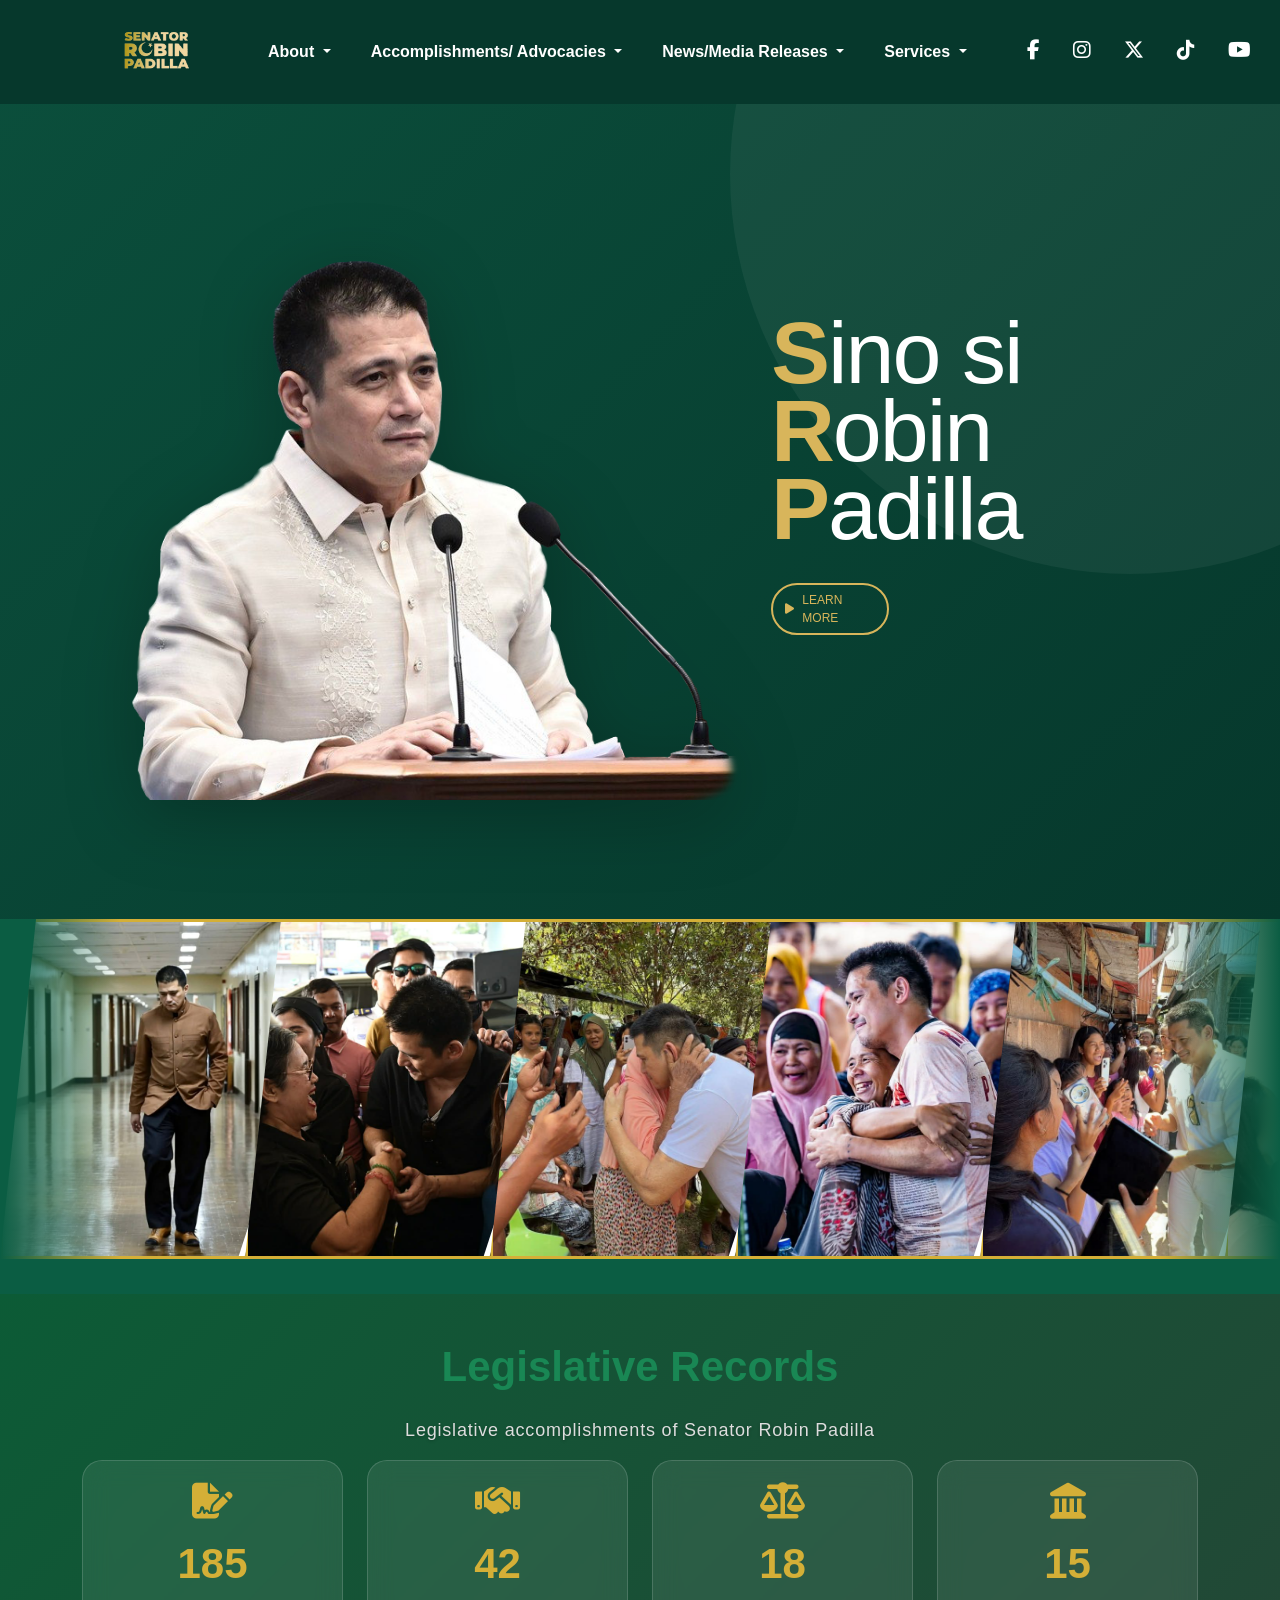
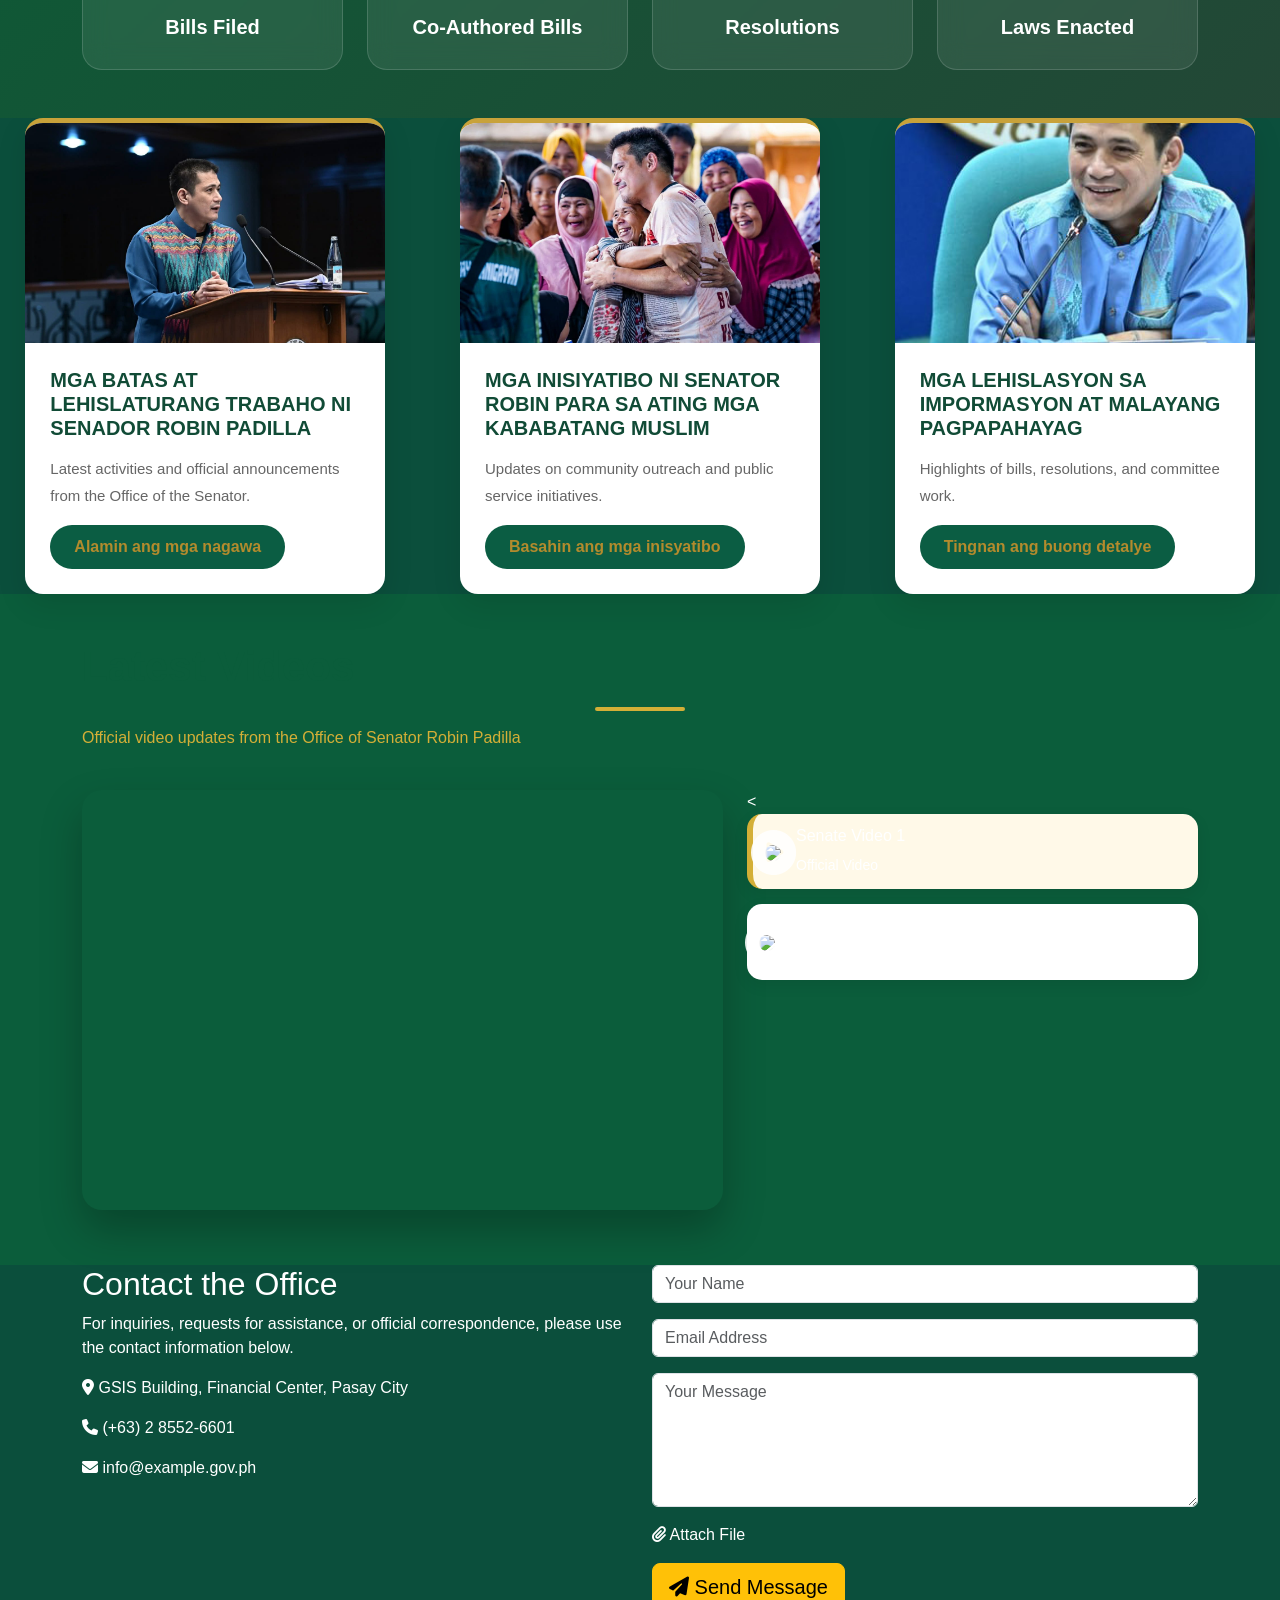
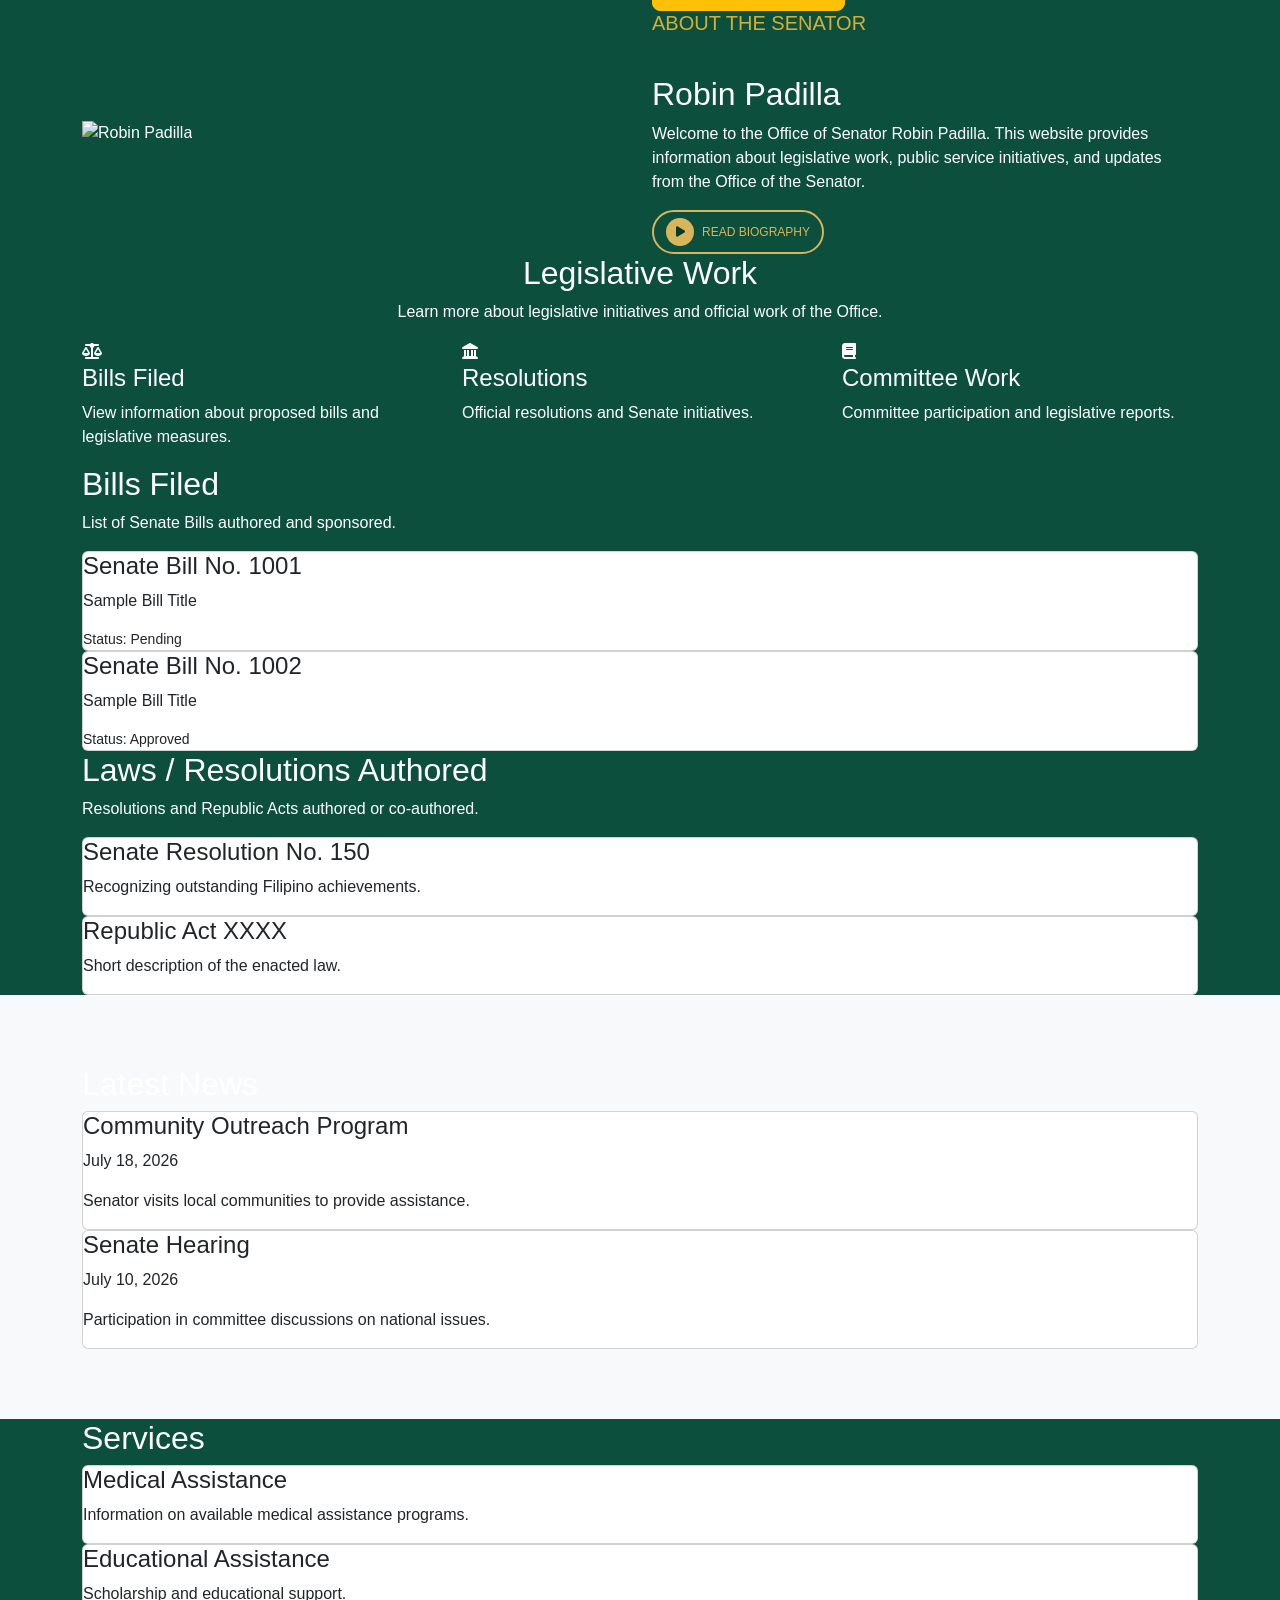
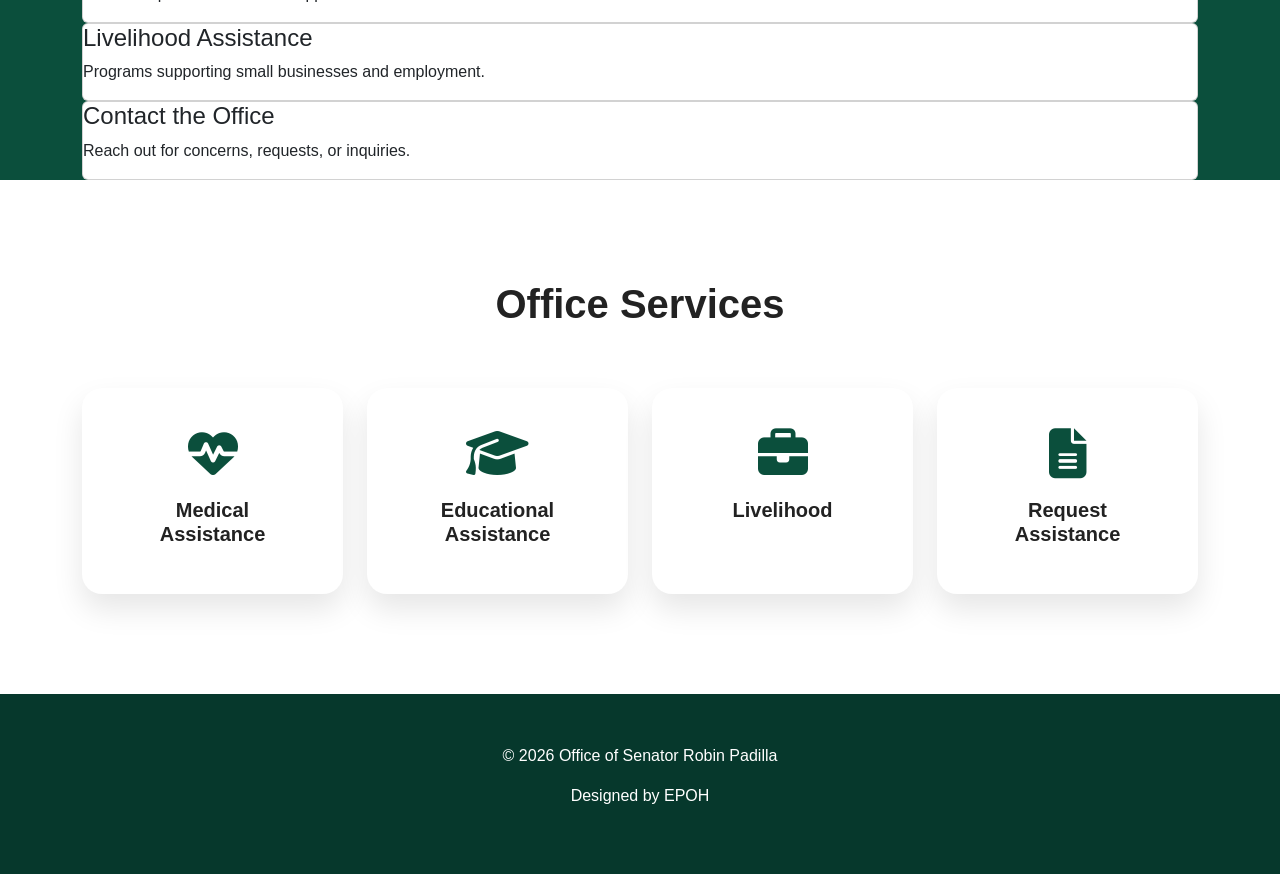
==== index.html @ 063a0f14 "Update index.html" ====
<!DOCTYPE html>
<html lang="en">
</head>

<meta charset="UTF-8">
<meta name="viewport" content="width=device-width, initial-scale=1.0">

<title>Office of Senator Robin Padilla</title>

<link href="https://cdn.jsdelivr.net/npm/bootstrap@5.3.3/dist/css/bootstrap.min.css" rel="stylesheet">

<link rel="stylesheet" href="https://cdnjs.cloudflare.com/ajax/libs/font-awesome/6.6.0/css/all.min.css">

<link href="https://fonts.googleapis.com/css2?family=League+Spartan:wght@400;500;600;700;800&display=swap" rel="stylesheet">

<link rel="stylesheet" href="https://cdn.jsdelivr.net/npm/swiper@11/swiper-bundle.min.css">

<link rel="stylesheet" href="https://unpkg.com/aos@2.3.4/dist/aos.css">

<link rel="stylesheet" href="style.css">

</head>
<script src="https://cdn.jsdelivr.net/npm/bootstrap@5.3.3/dist/js/bootstrap.bundle.min.js"></script>

<script src="https://unpkg.com/aos@2.3.4/dist/aos.js"></script>

<script src="https://cdn.jsdelivr.net/npm/swiper@11/swiper-bundle.min.js"></script>

<script>


</script>

<body>

AOS.init({
    duration:1000,
    once:true
});

<script src="https://cdn.jsdelivr.net/npm/swiper@11/swiper-bundle.min.js"></script>

<script>
const swiper = new Swiper(".videoSwiper", {
    loop: true,
    speed: 800,

    pagination: {
        el: ".video-pagination",
        clickable: true,
    },

    autoplay: { 
        delay: 5000,
        disableOnInteraction: false,
    },
});
</script>
<body>
    
<!-- ================= NAVBAR ================= -->

<nav class="navbar navbar-expand-lg navbar-dark fixed-top">

<div class="container">
<!-- Logo sa kanan -->
<a href="index.html" title="Home">
    <img src="images/senate-logo.png" alt="Senate Logo" class="right-logo">
</a>
<a class="navbar-brand" href="index.html">
</a>

<button class="navbar-toggler"
        data-bs-toggle="collapse"
        data-bs-target="#menu">

<span class="navbar-toggler-icon"></span>
<span class="news-badge">
    SENATE OF THE PHILIPPINES
</span>

</button>

<div class="collapse navbar-collapse" id="menu">

<ul class="navbar-nav ms-auto custom-menu">

    <li class="nav-item dropdown">
        <a class="nav-link dropdown-toggle menu-btn"
           href="#"
           role="button"
           data-bs-toggle="dropdown">
            About
        </a>

        <ul class="dropdown-menu">
            <li><a class="dropdown-item" href="about.html#SRP: Sino si Robin Padilla?">SRP: Sino si Robin Padilla?</a></li>
            <li><a class="dropdown-item" href="about.html#biography">Biography</a></li>
            <li><a class="dropdown-item" href="about.html#Core Belief, Vision">Core Belief, Vision</a></li>
            <li><a class="dropdown-item" href="about.html#Committee Memberships">Committee Memberships</a></li>
            <li><a class="dropdown-item" href="about.html#Awards">Awards</a></li>
                     <li><a class="dropdown-item" href="about.html#Career Timeline">Career Timeline</a></li> 
        </ul>
    </li>

   <li class="nav-item dropdown">
    <a class="nav-link dropdown-toggle menu-btn"
       href="#"
       role="button"
       data-bs-toggle="dropdown"
       aria-expanded="false">
        Accomplishments/
        Advocacies
    </a>

<ul class="dropdown-menu">

<li>
<a class="dropdown-item"
href="accomplishments.html#authored">
Authored Bills and Resolutions
</a>
</li>

<li>
<a class="dropdown-item"
href="accomplishments.html#coauthored">
Co-Authored Bills/Resolutions
</a>
</li>

<li>
<a class="dropdown-item"
href="accomplishments.html#laws">
Bills Passed into Law
</a>
</li>

<li>
<a class="dropdown-item"
href="accomplishments.html#reports">
Committee Reports
</a>
</li>

<li>
<a class="dropdown-item"
href="accomplishments.html#advocacies">
Sectoral Advocacies
</a>
</li>

</ul>
</li>

   <li class="nav-item dropdown">
    <a class="nav-link dropdown-toggle menu-btn"
       href="#"
       role="button"
       data-bs-toggle="dropdown"
       aria-expanded="false">
        News/Media Releases
    </a>

    <ul class="dropdown-menu">

        <li>
            <a class="dropdown-item" href="#news">
                News
            </a>
        </li>

        <li>
            <a class="dropdown-item" href="#media-press-releases">
                Media/Press Releases
            </a>
        </li>

        <li>
            <a class="dropdown-item" href="#speeches">
                Speeches
            </a>
        </li>

        <li>
            <a class="dropdown-item" href="#videos">
                Videos
            </a>
        </li>

        <li>
            <a class="dropdown-item" href="#photo-gallery">
                Photo Gallery
            </a>
        </li>

    </ul>
</li>

    <li class="nav-item dropdown">
        <a class="nav-link dropdown-toggle menu-btn"
           href="#"
           role="button"
           data-bs-toggle="dropdown">
            Services
        </a>

        <ul class="dropdown-menu">
            <li><a class="dropdown-item" href="#medical Assistance">Medical Assistance</a></li>
            <li><a class="dropdown-item" href="#Education Assistance">Education Assistance</a></li>
            <li><a class="dropdown-item" href="#Frequently Asked-Questions">Frequently Asked Questions</a></li>
            <li><a class="dropdown-item" href="#Downloadable Forms(OSRP,if any)">Downloadable Forms(OSRP,if any)</a></li>
        </ul>
    </li>

</ul>


<div class="social">

<a href="https://www.facebook.com/OfficeOfSenatorRobinPadilla" target="_blank">
    <i class="fab fa-facebook-f"></i>
</a>

<a href="https://www.instagram.com/your_username/" target="_blank">
    <i class="fab fa-instagram"></i>
</a>
<a href="https://x.com/" target="_blank">
    <i class="fab fa-x-twitter"></i>
</a>
<a href="https://www.tiktok.com/@senatorrobinpadilla" target="_blank">
    <i class="fab fa-tiktok"></i>
</a>

<a href="https://www.youtube.com/@OfficialSenatorRobinPadilla" target="_blank">
    <i class="fab fa-youtube"></i>
</a>

</a>

</div>

</div>

</div>
    
</div>

</nav>

<!-- ================= HERO ================= -->

<section class="hero">
<div class="hero-banner">
    <img src="images/robinlogo2.png" class="hero-img img-fluid">
</div>
<div class="container">

<div class="row align-items-center">

<div class="col-lg-6">

<div class="hero-image">

</div>

<div class="col-lg-6">

<div class="hero-text">

<h1 class="hero-title">
    <span class="word sino"><span class="gold">S</span>ino&nbsp;si</span><br>

    <span class="word robin"><span class="gold">R</span>obin</span><br>

    <span class="word padilla"><span class="gold">P</span>adilla</span>
</h1>

<p>

</p>

<a href="#" class="learn-btn">
    <span class="play-icon">
        <i class="fas fa-play"></i>
    </span>
    LEARN MORE
</a>

</div>


</section>

<div class="slider-container">

    <div class="slider-track">

        <div class="panel"><img src="images/bin1.jpg"></div>
        <div class="panel"><img src="images/bin2.jpg"></div>
        <div class="panel"><img src="images/bin3.jpg"></div>
        <div class="panel"><img src="images/TR1.jpg"></div>
        <div class="panel"><img src="images/bin4.jpg"></div>
        <div class="panel"><img src="images/bin5.jpg"></div>
        <div class="panel"><img src="images/bin6.jpg"></div>
        <div class="panel"><img src="images/bin7.jpg"></div>

        <!-- Duplicate -->
        <div class="panel"><img src="images/bin1.jpg"></div>
        <div class="panel"><img src="images/bin2.jpg"></div>
        <div class="panel"><img src="images/bin3.jpg"></div>
        <div class="panel"><img src="images/TR1.jpg"></div>
        <div class="panel"><img src="images/bin4.jpg"></div>
        <div class="panel"><img src="images/bin5.jpg"></div>
        <div class="panel"><img src="images/bin6.jpg"></div>
        <div class="panel"><img src="images/bin7.jpg"></div>

    </div>

</div>
<section class="records-section py-5">

    <div class="container">

        <!-- Title -->
        <div class="text-center mb-2">
            <h2 class="fw-bold text-success">Legislative Records</h2>
            <p class="records-subtitle">
    Legislative accomplishments of Senator Robin Padilla
</p>
        </div>

        <!-- Counters -->
        <div class="row g-4 text-center">   

<div class="col-lg-3 col-md-6">
<div class="record-card">
<i class="fas fa-file-signature"></i>
<h2 class="counter" data-target="185">0</h2>
<h5>Bills Filed</h5>
</div>
</div>

<div class="col-lg-3 col-md-6">
<div class="record-card">
<i class="fas fa-handshake"></i>
<h2 class="counter" data-target="42">0</h2>
<h5>Co-Authored Bills</h5>
</div>
</div>

<div class="col-lg-3 col-md-6">
<div class="record-card">
<i class="fas fa-scale-balanced"></i>
<h2 class="counter" data-target="18">0</h2>
<h5>Resolutions</h5>
</div>
</div>

<div class="col-lg-3 col-md-6">
<div class="record-card">
<i class="fas fa-landmark"></i>
<h2 class="counter" data-target="15">0</h2>
<h5>Laws Enacted</h5>
</div>
</div>

</div>

</section>

</section>  

        <div class="row g-4">

            <div class="col-lg-4 col-md-6 col-12">
                <div class="news-card">
                    <img src="images/TR.jpg" alt="">
                    <div class="news-content">
                        <h4>MGA BATAS AT LEHISLATURANG TRABAHO
NI SENADOR ROBIN PADILLA</h4>
                        <p>Latest activities and official announcements from the Office of the Senator.</p>
                        <a href="news1.html" class="btn btn-success">
 Alamin ang mga nagawa</a>
                    </div>
                </div>
            </div>
            <div class="col-lg-4 col-md-6 col-12">
                <div class="news-card">
                    <img src="images/TR1.jpg" alt="">
                    <div class="news-content">
                        <h4>MGA INISIYATIBO NI SENATOR ROBIN PARA
SA ATING MGA KABABATANG MUSLIM</h4>
                        <p>Updates on community outreach and public service initiatives.</p>
                        <a href="news1.html" class="btn btn-success">
    Basahin ang mga inisyatibo
</a>
                    </div>
                </div>
            </div>

            <div class="col-lg-4 col-md-6 mx-auto">
                <div class="news-card">
                    <img src="images/TR3.jpg" alt="">
                    <div class="news-content">
                        <h4>MGA LEHISLASYON SA IMPORMASYON 
AT MALAYANG PAGPAPAHAYAG</h4>
                        <p>Highlights of bills, resolutions, and committee work.</p>
                        <a href="news1.html" class="btn btn-success">
                            Tingnan ang buong detalye</a>
                    </div>
                </div>
            </div>

        </div>

    </div>

</section>
<section class="latest-videos py-5">

<div class="container">

<h2 class="section-title">
Latest Videos
</h2>

<p class="section-subtitle">
Official video updates from the Office of Senator Robin Padilla
</p>

<div class="row">

    <!-- MAIN VIDEO -->
    <div class="col-lg-7">

        <div class="main-video">

            <iframe id="mainVideo"

            src="https://www.youtube.com/embed/zJOGQoWnppk"

            allowfullscreen></iframe>

        </div>

    </div>

    <!-- PLAYLIST -->
    <div class="col-lg-5">

       <<!-- Video 1 -->
<div class="playlist-item active" data-video="BLpm2_36I8U">

    <div class="thumb">
        <img src="https://img.youtube.com/vi/BLpm2_36I8U/mqdefault.jpg">
        <i class="fa-solid fa-circle-play"></i>
    </div>

    <div>
        <h6>Senate Video 1</h6>
        <small>Official Video</small>
    </div>

</div>

<!-- Video 2 -->
<div class="playlist-item" data-video="J9k0DeGr4m0">

    <div class="thumb">
        <img src="https://img.youtube.com/vi/J9k0DeGr4m0/mqdefault.jpg">
        <i class="fa-solid fa-circle-play"></i>
    </div>

    <div>
        <h6>Senate Video 2</h6>
        <small>Official Video</small>
    </div>

</div>
</div>

</section>
<section class="contact-section">

    <div class="container">

        <div class="row">

            <div class="col-lg-6">

                <h2>Contact the Office</h2>

                <p>
                    For inquiries, requests for assistance, or official correspondence,
                    please use the contact information below.
                </p>

                <div class="contact-info">

                    <p><i class="fa-solid fa-location-dot"></i> GSIS Building, Financial Center, Pasay City</p>

                    <p><i class="fa-solid fa-phone"></i> (+63) 2 8552-6601</p>

                    <p><i class="fa-solid fa-envelope"></i> info@example.gov.ph</p>

                </div>

            </div>

            <div class="col-lg-6">

 <input type="text" placeholder="Your Name" class="form-control mb-3">

<input type="email" placeholder="Email Address" class="form-control mb-3">

<textarea
    class="form-control mb-3"
    rows="5"
    placeholder="Your Message">
</textarea>

<div class="mb-3">
    <label for="attachment" class="attach-btn">
        <i class="fa-solid fa-paperclip"></i> Attach File
    </label>

    <input
        type="file"
        id="attachment"
        class="d-none"
        accept=".pdf,.doc,.docx,.jpg,.jpeg,.png">
</div>

<button class="btn btn-warning btn-lg">
    <i class="fa-solid fa-paper-plane"></i>
    Send Message
</button>

    </div>

</section>

<section class="about-section">

        <div class="container">

            <div class="row align-items-center">

                <div class="col-lg-6">

                    <img src="image/SRP Logo Gold.png" class="img-fluid about-img" alt="Robin Padilla">

                </div>

            <div class="col-lg-6">

                <h5 class="section-subtitle">ABOUT THE SENATOR</h5>

                <h2>Robin Padilla</h2>

                <p>
                    Welcome to the Office of Senator Robin Padilla. This website provides information
                    about legislative work, public service initiatives, and updates from the Office
                    of the Senator.
                </p>

                <a href="#" class="learn-btn">
                    <span class="play">
                        <i class="fa-solid fa-play"></i>
                    </span>
                    READ BIOGRAPHY
                </a>

            </div>

        </div>

    </div>

</section>
<section class="legislation">

    <div class="container">

        <h2 class="text-center">Legislative Work</h2>
        <p class="text-center section-text">
            Learn more about legislative initiatives and official work of the Office.
        </p>

        <div class="row g-4">

            <div class="col-md-4">
                <div class="leg-card">
                    <i class="fa-solid fa-scale-balanced"></i>
                    <h4>Bills Filed</h4>
                    <p>View information about proposed bills and legislative measures.</p>
                </div>
            </div>

            <div class="col-md-4">
                <div class="leg-card">
                    <i class="fa-solid fa-landmark"></i>
                    <h4>Resolutions</h4>
                    <p>Official resolutions and Senate initiatives.</p>
                </div>
            </div>

            <div class="col-md-4">
                <div class="leg-card">
                    <i class="fa-solid fa-book"></i>
                    <h4>Committee Work</h4>
                    <p>Committee participation and legislative reports.</p>
                </div>
            </div>

        </div>

    </div>

</section><section id="bills-filed" class="section">
    <div class="container">
        <h2>Bills Filed</h2>
        <p>List of Senate Bills authored and sponsored.</p>

        <div class="card">
            <h4>Senate Bill No. 1001</h4>
            <p>Sample Bill Title</p>
            <small>Status: Pending</small>
        </div>

        <div class="card">
            <h4>Senate Bill No. 1002</h4>
            <p>Sample Bill Title</p>
            <small>Status: Approved</small>
        </div>
    </div>
</section><section id="laws-resolutions" class="section">
    <div class="container">
        <h2>Laws / Resolutions Authored</h2>
        <p>Resolutions and Republic Acts authored or co-authored.</p>

        <div class="card">
            <h4>Senate Resolution No. 150</h4>
            <p>Recognizing outstanding Filipino achievements.</p>
        </div>

        <div class="card">
            <h4>Republic Act XXXX</h4>
            <p>Short description of the enacted law.</p>
        </div>
    </div>
</section><section id="latest-news" class="section">
    <div class="container">
        <h2>Latest News</h2>

        <div class="card">
            <h4>Community Outreach Program</h4>
            <p>July 18, 2026</p>
            <p>Senator visits local communities to provide assistance.</p>
        </div>

        <div class="card">
            <h4>Senate Hearing</h4>
            <p>July 10, 2026</p>
            <p>Participation in committee discussions on national issues.</p>
        </div>
    </div>
</section><section id="services" class="section">
    <div class="container">
        <h2>Services</h2>

        <div class="card">
            <h4>Medical Assistance</h4>
            <p>Information on available medical assistance programs.</p>
        </div>

        <div class="card">
            <h4>Educational Assistance</h4>
            <p>Scholarship and educational support.</p>
        </div>

        <div class="card">
            <h4>Livelihood Assistance</h4>
            <p>Programs supporting small businesses and employment.</p>
        </div>

        <div class="card">
            <h4>Contact the Office</h4>
            <p>Reach out for concerns, requests, or inquiries.</p>
        </div>
    </div>
</section>
<!-- ================= SERVICES ================= -->

<section class="services">

<div class="container">

<h2>Office Services</h2>

<div class="row">

<div class="col-md-3">

<div class="service-box">

<i class="fa-solid fa-heart-pulse"></i>

<h4>Medical Assistance</h4>

</div>

</div>

<div class="col-md-3">

<div class="service-box">

<i class="fa-solid fa-graduation-cap"></i>

<h4>Educational Assistance</h4>

</div>

</div>

<div class="col-md-3">

<div class="service-box">

<i class="fa-solid fa-briefcase"></i>

<h4>Livelihood</h4>

</div>

</div>

<div class="col-md-3">

<div class="service-box">

<i class="fa-solid fa-file-lines"></i>

<h4>Request Assistance</h4>

</div>

</div>

</div>

</div>

</section>

<!-- ================= FOOTER ================= -->

<footer>

<footer class="footer">

<div class="container">

<p>

© 2026 Office of Senator Robin Padilla

</p>

<p>

Designed by EPOH

</p>

</div>

</footer>

<script src="https://cdn.jsdelivr.net/npm/bootstrap@5.3.3/dist/js/bootstrap.bundle.min.js"></script>

<script>
document.addEventListener("DOMContentLoaded", function () {

    const counters = document.querySelectorAll(".counter");

    counters.forEach(counter => {

        const target = +counter.getAttribute("data-target");
        let count = 0;

        const updateCounter = () => {

            const increment = Math.ceil(target / 100);

            if (count < target) {

                count += increment;

                if (count > target) count = target;

                counter.innerText = count;

                requestAnimationFrame(updateCounter);

            }

        };

        updateCounter();

    });

});
const videoSwiper = new Swiper(".videoSwiper", {

    loop: true,

    allowTouchMove: false, // <-- idagdag ito

    navigation: {
        nextEl: ".swiper-button-next",
        prevEl: ".swiper-button-prev",
    },

    pagination: {
        el: ".swiper-pagination",
        clickable: true,
    }

});

</script>



</body>
</html>

</body>
</html>
---- style.css ----
/* ===============================
   GLOBAL
=================================*/

*{
    margin:0;
    padding:0;
    box-sizing:border-box;
    font-family:'Poppins',sans-serif;
}

html{
    scroll-behavior:smooth;
}

body{
    background:#0b4f3c;
    color:#fff;
}

/* ===============================
   NAVBAR
=================================*/

.navbar{
    background:#06382c;
    padding:10px 0;
}

.logo{
    color:#d8b55b !important;
    font-size:32px;
    font-weight:800;
}

.nav-link{
    color:#fff !important;
    font-weight:500;
    margin:0 12px;
}

.nav-link:hover{
    color:#d8b55b !important;
}

/* Dropdown Animation */
.dropdown-menu{
    display:block;
    opacity:0;
    visibility:hidden;
    transform:translateY(20px);
    transition:all .35s ease;
    margin-top:12px;
    border:none;
    min-width:260px;
    background:#fff;
    border-radius:15px;
    box-shadow:0 15px 40px rgba(0,0,0,.15);
}

/* Show Dropdown */
.dropdown:hover>.dropdown-menu,
.dropdown-menu.show{
    opacity:1;
    visibility:visible;
    transform:translateY(0);
}

/* Dropdown Items */
.dropdown-item{
    position:relative;
    overflow:hidden;
}

.dropdown-item::before{
    content:"";
    position:absolute;
    left:0;
    top:0;
    width:4px;
    height:100%;
    background:#d8b55b;
    transform:scaleY(0);
    transition:.3s;
}

.dropdown-item:hover::before{
    transform:scaleY(1);
}

/* Remove Bootstrap Arrow Animation */
.dropdown-toggle::after{
    transition:.3s;
}

/* Rotate Arrow */
.dropdown.show .dropdown-toggle::after,
.dropdown:hover .dropdown-toggle::after{
    transform:rotate(180deg);
}

/* Navbar Button */
.menu-btn{
    position:relative;
    font-weight:600;
    transition:.3s;
}

.menu-btn::after{
    transition:.3s;
}

.menu-btn:hover{
    color:#0d6efd;
}

.social{
    margin-left:25px;
}

.social i{
    color:white;
    margin-left:15px;
    font-size:20px;
    cursor:pointer;
}

.social i:hover{
    color:#d8b55b;
}

/* ===============================
   HERO
=================================*/

.hero{

    min-height:100vh;

    display:flex;

    align-items:center;

    background:linear-gradient(135deg,#0b4f3c,#06382c);

    position:relative;

    overflow:hidden;

}

.hero::before{

content:"";

position:absolute;

width:800px;

height:800px;

border-radius:50%;

background:rgba(255,255,255,.05);

right:-250px;

top:-250px;

}

.hero-img{
    animation: heroZoom 2s ease;
    transition:0.5s;
}

.hero-img:hover{
    transform:scale(1.03);
}

@keyframes heroZoom{
    from{
        opacity:0;
        transform:scale(1.12);
    }
    to{
        opacity:1;
        transform:scale(1);
    }
}

.hero-text h1{
    font-size: 88px;      /* dating 90px */
    font-weight: 500;     /* manipis */
    line-height: 78px;
    margin-bottom: 20px;
    font-family: "Poppins", sans-serif;
}

.gold{
    color: #d8b55b;
    font-size: 110px;      /* dating 110px */
    font-weight: 600;
}

.gold{

color:#d8b55b;

font-size:110px;

}

.hero-text p{

font-size:22px;

line-height:40px;

max-width:650px;

margin-bottom:35px;

}
.hero-text{
    opacity:0;
    animation:slideRight 1.2s forwards;
    animation-delay:.8s;
}

@keyframes slideRight{
    from{
        opacity:0;
        transform:translateX(80px);
    }
    to{
        opacity:1;
        transform:translateX(0);
    }
}
/* ===============================
   BUTTON
=================================*/

.learn-btn{

display:inline-flex;

align-items:center;

gap:8px;

padding:6px 12px;

border:2px solid #d8b55b;

border-radius:30px;

text-decoration:none;

color:#d8b55b;
font-size: 12px;
font-weight:300;

transition:.3s;

}

.learn-btn:hover{

background:#d8b55b;

color:#06382c;

}

.play{

width:28px;

height:28px;

background:#d8b55b;

color:#06382c;

display:flex;

align-items:center;

justify-content:center;

border-radius:50%;

font-size:12px;

}

/* ===============================
   SERVICES
=================================*/

.services{

background:#fff;

padding:100px 0;

color:#222;

}

.services h2{

text-align:center;

font-size:40px;

margin-bottom:60px;

font-weight:700;

}

.service-box{

background:white;

border-radius:20px;

padding:40px;

text-align:center;

box-shadow:0 15px 30px rgba(0,0,0,.1);

transition:.3s;

height:100%;

}

.service-box:hover{

transform:translateY(-10px);

}

.service-box i{

font-size:50px;

color:#0b4f3c;

margin-bottom:20px;

}

.service-box h4{

font-size:20px;

font-weight:600;

}

/* ===============================
   FOOTER
=================================*/

footer{

background:#06382c;

padding:25px;

text-align:center;

color:white;

}

/* ===============================
   MOBILE
=================================*/

@media(max-width:991px){

.hero{

padding-top:120px;

text-align:center;

}

.hero-text h1{

font-size:60px;

line-height:60px;

}

.gold{

font-size:70px;

}

.hero-image img{

width:350px;

margin-bottom:40px;

}

.hero-text p{

font-size:18px;

line-height:30px;

}

.social{

display:none;

}

}/* ===============================
   NEWS
=================================*/

.news{
    background:#f4f4f4;
    padding:100px 0;
}

.news h2{
    text-align:center;
    font-size:42px;
    color:#06382c;
    margin-bottom:50px;
    font-weight:700;
}

.news-card{
    background:white;
    border-radius:20px;
    overflow:hidden;
    box-shadow:0 15px 30px rgba(0,0,0,.08);
    transition:.3s;
}

.news-card:hover{
    transform:translateY(-10px);
}

.news-card img{
    width:100%;
    height:240px;
    object-fit:cover;
}

.news-content{
    padding:25px;
}

.news-content h4{
    color:#06382c;
    margin-bottom:15px;
}

.news-content a{
    text-decoration:none;
    color:#b38b2d;
    font-weight:600;
}/* ===== HERO BANNER ===== */

.hero-banner{
    display: flex;
    justify-content: center;
    align-items: center;
    padding: 0\px 0;
}

.hero-banner{
    width:150%;
    display:flex;
    justify-content:center;
    align-items:center;
}
.hero{
    overflow: hidden;
}
.hero-banner img{
    width:95%;
    max-width:1500px;
    animation:floatHero 5s ease-in-out infinite;
}

@keyframes floatHero{
    0%,100%{
        transform:translateY(0);
    }
    50%{
        transform:translateY(-12px);
    }
}
.hero-banner img{
    animation:heroEntrance 1.2s ease-out;
}

@keyframes heroEntrance{
    from{
        opacity:0;
        transform:scale(.92) translateY(30px);
    }
    to{
        opacity:1;
        transform:scale(1) translateY(0);
    }
}
.hero-banner img{
    filter:drop-shadow(0 15px 35px rgba(0,0,0,.25));
}
.hero-banner{
    margin-top: 80px;   /* palakihin o liitan ang value */
}margin-top: 50px;
margin-top: 80px;
margin-top: 100px;
margin-top: 120px;
.top-right-logo{
    position: absolute;
    top: 10px;
    right: 20px;
}

.top-right-logo img{
    width: 70px;
    height: auto;
}.social{
    display:flex;
    align-items:center;
    gap:18px;
}

.right-logo{
    width:150px;
    height:auto;
    transition:0.3s ease;
}

.right-logo:hover{
        transform:scale(1.08);
    }
}.news-image{
    width:100%;
    max-width:2000px;
    display:block;
    margin: 50px auto;
    border-radius: 20px;
    box-shadow:0 8px 20px rgba(0,0,0,.2);
    transition:0.4s;
}

.news-image:hover{
    transform:scale(1.03);
}/* ===== NEWS PAGE ===== */

.news-banner img{

width:100%;

height:450px;

object-fit:cover;

}

.news-title{

font-size:42px;

font-weight:bold;

margin-bottom:20px;

}

.news-date{

font-size:18px;

color:#777;

margin-bottom:30px;

}

.gallery{

width:100%;

height:250px;

object-fit:cover;

border-radius:15px;

transition:.4s;

cursor:pointer;

margin-bottom:20px;

}

.gallery:hover{

transform:scale(1.05);

box-shadow:0 15px 35px rgba(0,0,0,.25);

}/* NEWS HERO */

.hero-news{

position:relative;

}

.hero-news img{

width:100%;

height:500px;

object-fit:cover;

}

.hero-overlay{

position:absolute;

top:0;

left:0;

width:100%;

height:100%;

background:rgba(0,0,0,.45);

display:flex;

flex-direction:column;

justify-content:center;

align-items:center;

color:#fff;

}

.hero-overlay h1{

font-size:50px;

font-weight:bold;

text-align:center;

}

.hero-overlay p{

font-size:22px;

}

/* Gallery */

.gallery{

width:100%;

height:250px;

object-fit:cover;

border-radius:15px;

transition:.4s;

cursor:pointer;

}

.gallery:hover{

transform:scale(1.05);

box-shadow:0 15px 35px rgba(0,0,0,.25);

}/* PHOTO GALLERY */

.gallery{
    width:100%;
    height:250px;
    object-fit:cover;
    border-radius:15px;
    transition:all .5s ease;
    cursor:pointer;
    box-shadow:0 5px 15px rgba(0,0,0,.2);
}

.gallery:hover{
    transform:scale(1.08);
    box-shadow:0 20px 40px rgba(0,0,0,.4);
}
.hero-title{
    opacity:0;
    transform:translateX(-100px);
    animation:slideLeft 1.4s ease forwards;
}.hero-title{
    font-family: "League Spartan", sans-serif;
    font-size: 88px;
    font-weight: 700;
    line-height: .95;
    letter-spacing: -2px;
    color: #fff;
}

.hero-title .gold{
    color: #d8b55b;
    font-size: inherit;
    font-weight: 700;
}

@keyframes slideLeft{

    from{
        opacity:0;
        transform:translateX(-100px);
    }

    to{
        opacity:1;
        transform:translateX(0);
    }

}
#latest-news{
    padding-top: 0;
    margin-top: 0;
}

.news-badge{

    display:inline-block;

    background:#C8A23A;

    color:#fff;

    padding:6px 16px;

    border-radius:30px;

    font-size:12px;

    font-weight:700;

    letter-spacing:1px;

    margin-bottom:15px;

}
.news-image{
    width: 100%;
    display: block;
    margin: 0;
    border-radius: 0; /* optional kung gusto hanggang gilid */
}.container-fluid{
    padding-left: 0 !important;
    padding-right: 0 !important;
}

/* Section */
#latest-news{
    background:#f8f9fa;
    padding:70px 0;
}

/* News Card */
.news-card{
    max-width:360px;
    margin:auto;

    background:#fff;

    border-radius:18px;

    overflow:hidden;

    box-shadow:0 10px 30px rgba(0,0,0,.10);

    transition:.45s ease;

    border-top:5px solid #C8A23A; /* Gold */

    height:100%;
}

.news-card:hover{

    transform:translateY(-10px);

    box-shadow:0 20px 45px rgba(0,0,0,.18);

}

/* Image */
.news-card img{

    width:100%;
    height:220px;   /* Liit nang kaunti */

    object-fit:cover;

    transition:.5s;
}

.news-card:hover img{

    transform:scale(1.08);

}

/* Content */

.news-content{

    padding:25px;

}

.news-content h4{

     font-size:20px;

    font-weight:800;

    text-transform:uppercase;

    color:#114B36;

}

.news-content p{

    color:#666;

    line-height:1.8;

    font-size:15px;

}

/* Button */

.news-content .btn{

    border-radius:50px;

    padding:10px 24px;

    font-weight:600;

    transition:.4s;

    background:#0B5D43;

    border:none;

}

.news-content .btn:hover{

    background:#C8A23A;

    color:#fff;

    transform:translateX(6px);

}

@keyframes zoomIn{
    from{
        opacity:0;
        transform:scale(.95);
    }
    to{
        opacity:1;
        transform:scale(1);
    }
}.slider-container{
    width:100%;
    overflow:hidden;
    position:relative;
    padding:35px 0;
    background:#0b5d43;
}.slider-container{
    margin-top:-5px;      /* pwede mong gawing -10px o -15px */
    padding-top:0;
}

/* Fade sa gilid */
.slider-container::before,
.slider-container::after{
    content:"";
    position:absolute;
    top:0;
    width:120px;
    height:100%;
    z-index:20;
    pointer-events:none;
}

.slider-container::before{
    left:0;
    background:linear-gradient(to right,#0b5d43,transparent);
}

.slider-container::after{
    right:0;
    background:linear-gradient(to left,#0b5d43,transparent);
}

/* Animation */
.slider-track{
    display:flex;
    align-items:center;
    width:max-content;
    animation:slideMove 65s linear infinite;
}

.slider-container:hover .slider-track{
    animation-play-state:paused;
}

/* Diagonal Panels */
.panel{

    width:300px;
    height:340px;

    overflow:hidden;
    position:relative;
    flex-shrink:0;

    margin-left:-55px;

    clip-path:polygon(
        12% 0,
        100% 0,
        88% 100%,
        0 100%
    );

    border:3px solid #D4AF37;   /* Gold */
    box-shadow:0 10px 30px rgba(0,0,0,.25);

    transition:.4s;
}

.panel:first-child{
    margin-left:0;
}

/* White diagonal divider */
.panel::after{

    content:"";

    position:absolute;

    top:0;
    right:-2px;

    width:6px;
    height:100%;

    background:white;

    transform:skewX(-18deg);

    z-index:5;

}

.panel img{

    width:100%;
    height:100%;

    object-fit:cover;

    transition:.6s;

}

.panel:hover{

    transform:scale(1.05);

    border-color:#FFD700;

    box-shadow:
        0 20px 45px rgba(0,0,0,.35),
        0 0 20px rgba(212,175,55,.4);

    z-index:10;

}

.panel:hover img{

    transform:scale(1.08);

}

@keyframes slideMove{

    from{
        transform:translateX(0);
    }

    to{
        transform:translateX(-50%);
    }

}

.videoSwiper .swiper-pagination{
    position: absolute;
    top: -30px;
    bottom: auto;
    width: 100%;
}
.videoSwiper{
     position: relative;
    max-width:620px;
    margin-left:-40px;
}
   
.videoSwiper{
        width:100%;
        height:520px;
        overflow:hidden;
    }


.videoSwiper .swiper-slide{
    display:flex;
    justify-content:center;
    align-items:center;
}

.videoSwiper iframe{
    width:100%;
    height:430px;
    border-radius:15px;
}

.video-pagination{
    text-align:center;
    margin-bottom:20px;
}

.video-pagination .swiper-pagination-bullet{
    width:14px;
    height:14px;
    background:white;
    opacity:.5;
    margin:0 6px;
}

.video-pagination .swiper-pagination-bullet-active{
    background:#D4AF37;
    opacity:1;
    transform:scale(1.3);
}

.video-list{
    display:flex;
    flex-direction:column;
    gap:15px;
    margin-top:20px;
    
}

.video-item{
    background:#ffffff10;
    color:#fff;
    padding:15px;
    border-radius:10px;
    cursor:pointer;
    transition:.3s;
}

.video-item:hover{
    background:#D4AF37;
    color:#000;
}

.swiper-button-next,
.swiper-button-prev{

    color:#D8B55B;

}

.swiper-pagination{
    position:relative;
    margin-top:20px;
    text-align:center;
}

.swiper-pagination-bullet{
    width:12px;
    height:12px;
    background:#ffffff;
    opacity:.5;
}

.swiper-pagination-bullet-active{
    width:28px;
    border-radius:20px;
    background:#d4af37;
    opacity:1;
}
/* ===== Glass Transparent Dropdown ===== */

.navbar .dropdown-menu{

    background:rgba(6,56,44,.88); /* transparent dark green */

    backdrop-filter:blur(18px);
    -webkit-backdrop-filter:blur(18px);

    border:1px solid rgba(212,181,91,.25);

    border-radius:18px;

    padding:10px;

    min-width:300px;

    box-shadow:0 15px 40px rgba(0,0,0,.35);

    margin-top:12px;

    animation:dropdownFade .35s ease;

}

/* Menu Items */

.navbar .dropdown-item{

    color:#fff;

    font-size:16px;

    font-weight:500;

    padding:12px 18px;

    border-radius:10px;

    transition:.3s;

}

/* Hover */

.navbar .dropdown-item:hover{

    background:rgba(212,181,91,.18);

    color:#D8B55B;

    padding-left:28px;

}

/* Active */

.navbar .dropdown-item:active{

    background:#D8B55B;

    color:#06382c;

}

/* Fade Animation */

@keyframes dropdownFade{

    from{
        opacity:0;
        transform:translateY(12px);
    }

    to{
        opacity:1;
        transform:translateY(0);
    }

}.dropdown-item:not(:last-child){
    border-bottom:1px solid rgba(255,255,255,.08);
}.word{
    display:inline-block;
    opacity:0;
}

/* Padilla - unang lalabas */
.padilla{
    animation:fadeUp .8s ease forwards;
    animation-delay:0.2s;
}

/* Robin - pangalawa */
.robin{
    animation:fadeUp .8s ease forwards;
    animation-delay:0.8s;
}

/* Sino si - huli */
.sino{
    animation:fadeUp .8s ease forwards;
    animation-delay:1.4s;
}

@keyframes fadeUp{
    from{
        opacity:0;
        transform:translateY(40px);
    }
    to{
        opacity:1;
        transform:translateY(0);
    }
}
/* ABOUT PAGE */

.page-hero{

padding:170px 0 100px;

background:linear-gradient(rgba(0,0,0,.65),
rgba(0,0,0,.65)),
url("../images/bin4.jpg");

background-size:cover;

background-position:center;

color:#fff;

text-align:center;

}

.page-hero h1{

font-size:60px;

font-weight:700;

}

.page-hero p{

font-size:20px;

margin-top:20px;

}

.about-page{

padding:90px 0;

}

.about-page h2{

font-size:40px;

font-weight:700;

margin-bottom:25px;

color:#1B4332;

}

.about-page img{

border-radius:20px;

}.about-logo{
    position: absolute;
    right: 0;
    top: 50%;
    transform: translateY(-50%);
    width: 420px;
    opacity: .12;
    z-index: 1;
    pointer-events: none;
}
.content-section{

    padding:100px 0;

}

.section-title{

font-size:42px;

font-weight:700;

color:#0B5D3B;

}
.section-title::after{

content:"";

display:block;

width:90px;

height:4px;

background:#D4AF37;

margin:15px auto;

border-radius:20px;

}
.section-subtitle{

color:#D4AF37;

margin-bottom:40px;

}
.records-subtitle{
    color:#d4af37;
    text-shadow:0 1px 3px rgba(0,0,0,.25);
    font-size:18px;
    font-weight:500;
    letter-spacing:.8px;
}
.records-section{
    padding: 35px 0;
    background:linear-gradient(135deg,#0c5b36,#234736);
    color:#fff;
    position:relative;
    overflow:hidden;
}

.records-section h2{
    margin-bottom:25px;
    font-size:42px;
    font-weight:700;
    color:#D4AF37;
}

.records-section p{
    color:#ddd;
}

.record-card{
    background:rgba(255,255,255,.08);
    border:1px solid rgba(255,255,255,.15);
    backdrop-filter:blur(12px);
    border-radius:20px;
    padding:22px 18px;
    transition:.35s;
    height:100%;
}

.record-card:hover{
    transform:translateY(-10px);
    box-shadow:0 20px 40px rgba(0,0,0,.25);
}

.record-card i{
    font-size:36px;
    color:#D4AF37;
    margin-bottom:20px;
}

.counter{
    font-size:42px;
    font-weight:700;
    color:#fff;
}

.record-card h5{
    margin-top:15px;
    font-weight:600;
}

.latest-videos{
   background:#0B5D3B;
     padding:0 0 60px;
}

.video-wrapper{
    width:60%;
    margin:auto;
}

.videoSwiper{
    border-radius:18px;
    overflow:hidden;
}

.videoSwiper iframe{
    width:100%;
    height:340px;
    border-radius:15px;
}

/* Arrows */
.swiper-button-next,
.swiper-button-prev{
    color:#D4AF37;
    background:rgba(0,0,0,.45);
    width:50px;
    height:50px;
    border-radius:50%;
}

.swiper-button-next::after,
.swiper-button-prev::after{
    font-size:20px;
    font-weight:bold;
}

/* Dots */
.swiper-pagination{
    bottom:10px !important;
}

.swiper-pagination-bullet{
    width:12px;
    height:12px;
    background:#fff;
    opacity:.5;
}

.swiper-pagination-bullet-active{
    background:#D4AF37;
    opacity:1;
    transform:scale(1.3);
}
.videoSwiper{
    width:100%;
    height:100%;
}

.videoSwiper iframe{
    width:100%;
    height:350px;
    border:none;
    border-radius:15px;
}

.video-list{
    width:100%;
    display:flex;
    flex-direction:column;
    justify-content:space-between;
}

.video-item{
    background:rgba(255,255,255,.08);
    padding:18px;
    border-radius:10px;
    cursor:pointer;
    transition:.3s;
    color:#fff;
}

.video-item:hover{
    background:#D4AF37;
    color:#000;
}
.main-video iframe{

width:100%;

height:420px;

border:none;

border-radius:15px;

}

.playlist{

display:flex;

flex-direction:column;

gap:15px;

}

.playlist-item{
    display:flex;
    gap:15px;
    align-items:center;
    padding:12px;
    border-radius:15px;
    cursor:pointer;
    background:#fff;
    margin-bottom:15px;
    transition:.35s;
    box-shadow:0 5px 15px rgba(0,0,0,.08);
}

.playlist-item:hover{
    transform:translateX(8px);
    box-shadow:0 10px 25px rgba(0,0,0,.15);
}

.playlist-item.active{
    border-left:6px solid #D4AF37;
    background:#fff9e8;
}
.playlist-item img{
    width:170px;
    border-radius:10px;
    transition:.35s;
}

.playlist-item:hover img{
    transform:scale(1.05);
}
.thumb{
    position:relative;
}

.thumb i{

    position:absolute;

    top:50%;

    left:50%;

    transform:translate(-50%,-50%);

    font-size:45px;

    color:white;

    opacity:.9;

    transition:.3s;

}

.playlist-item:hover .thumb i{

    color:#D4AF37;

    transform:translate(-50%,-50%) scale(1.2);

}
.main-video iframe{

    width:100%;

    height:420px;

    border:none;

    border-radius:20px;

    box-shadow:0 20px 40px rgba(0,0,0,.25);

}
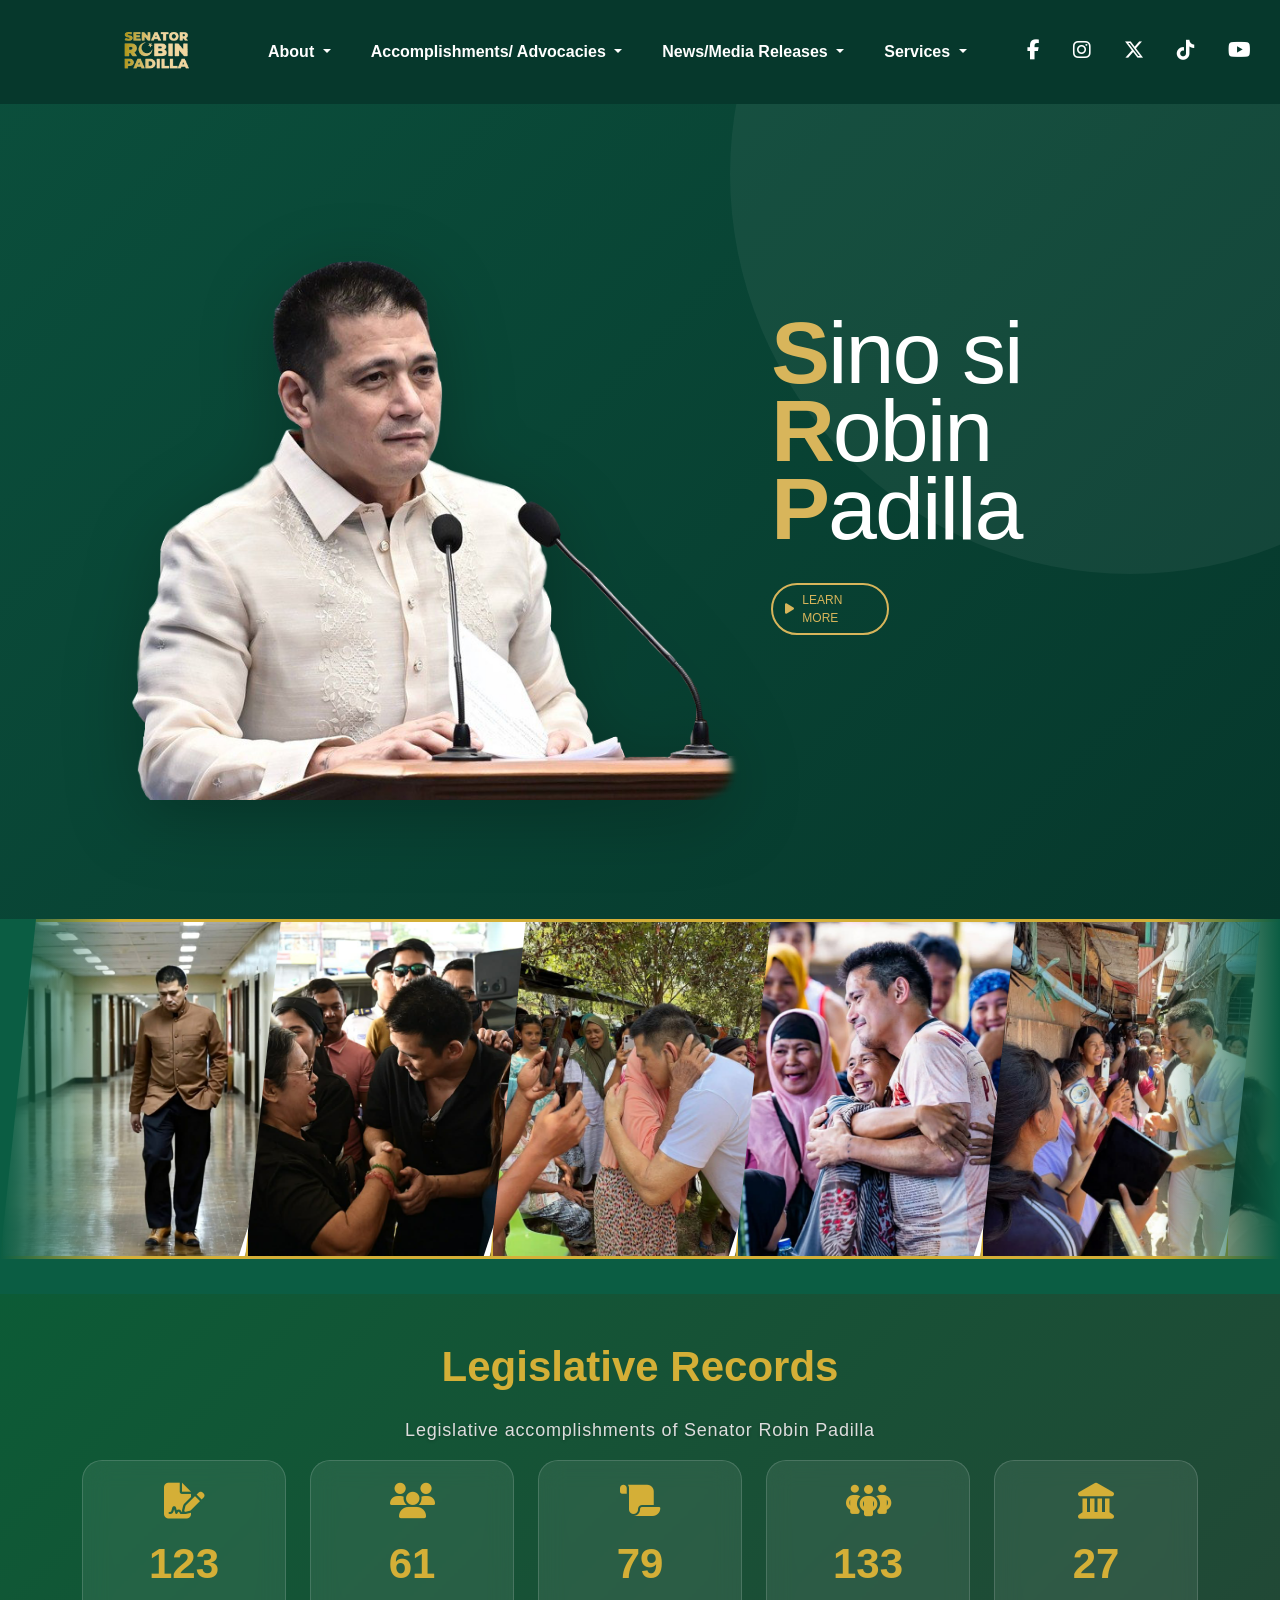
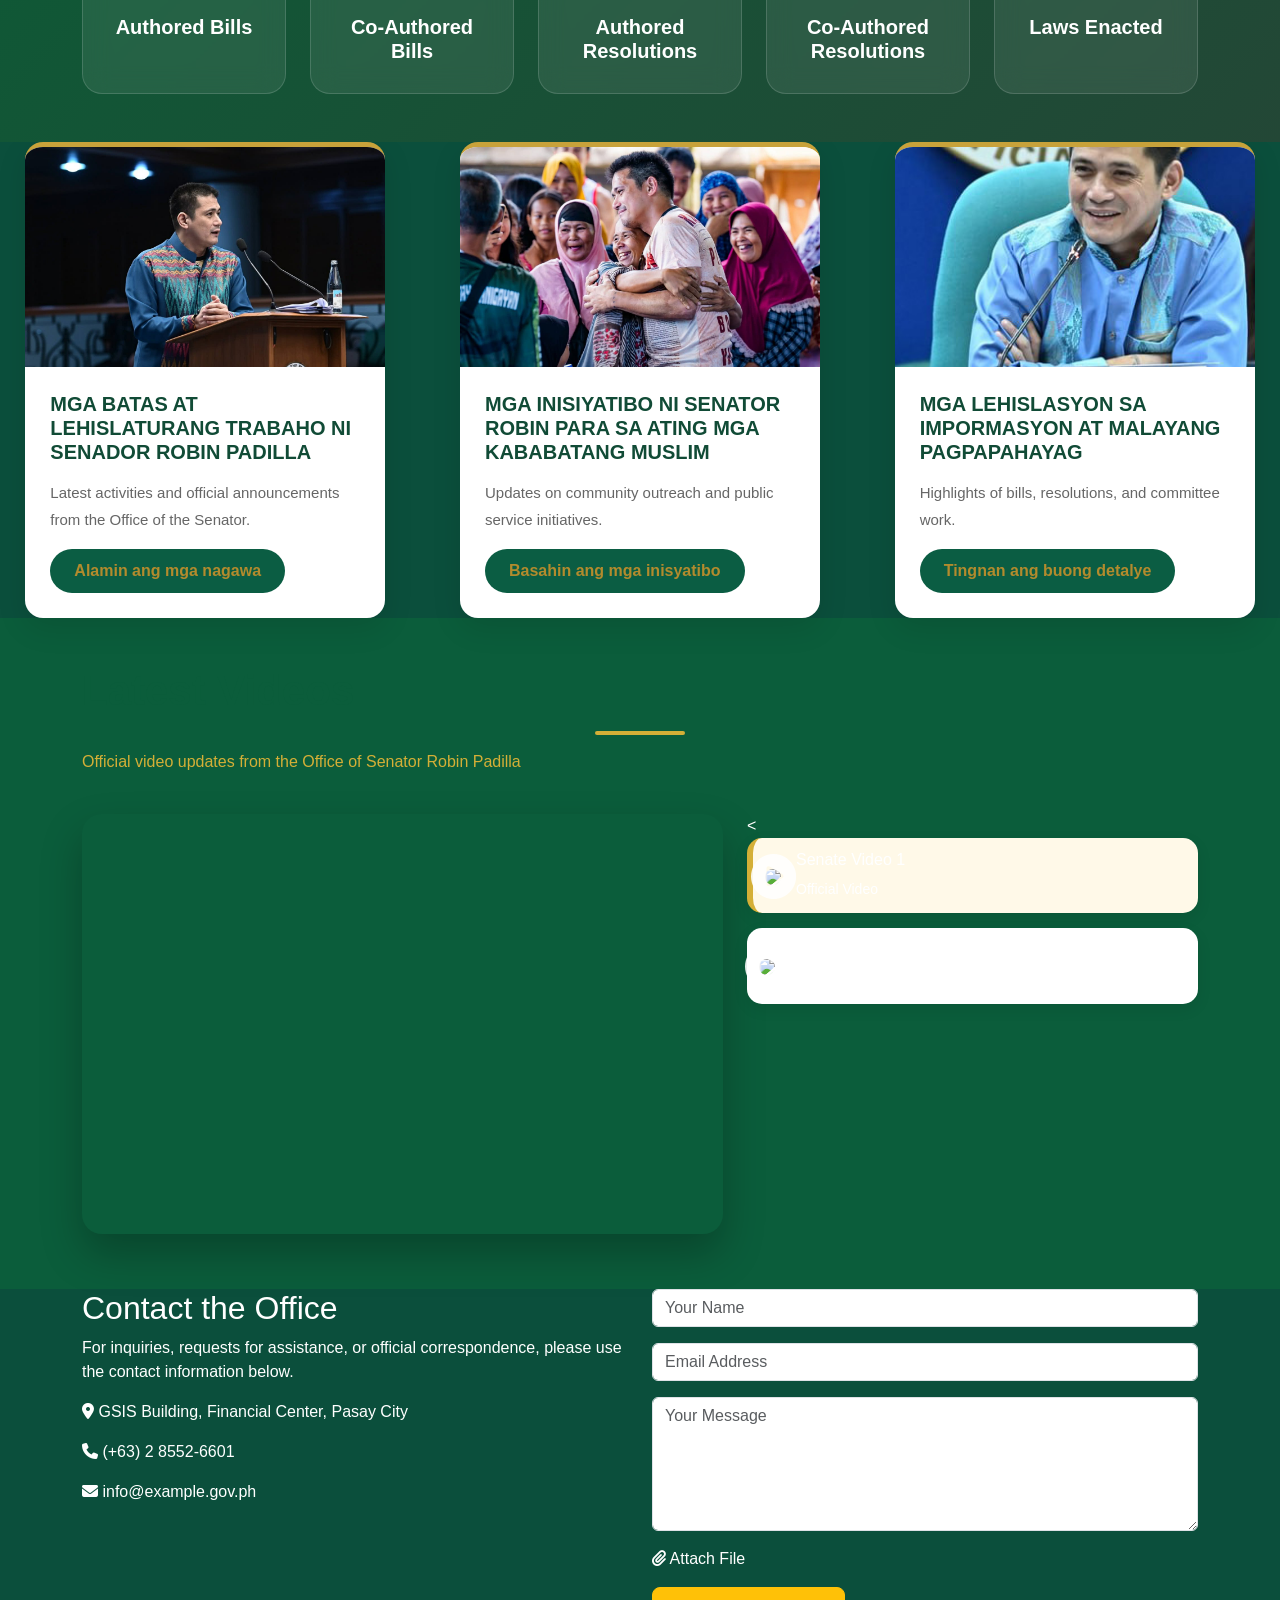
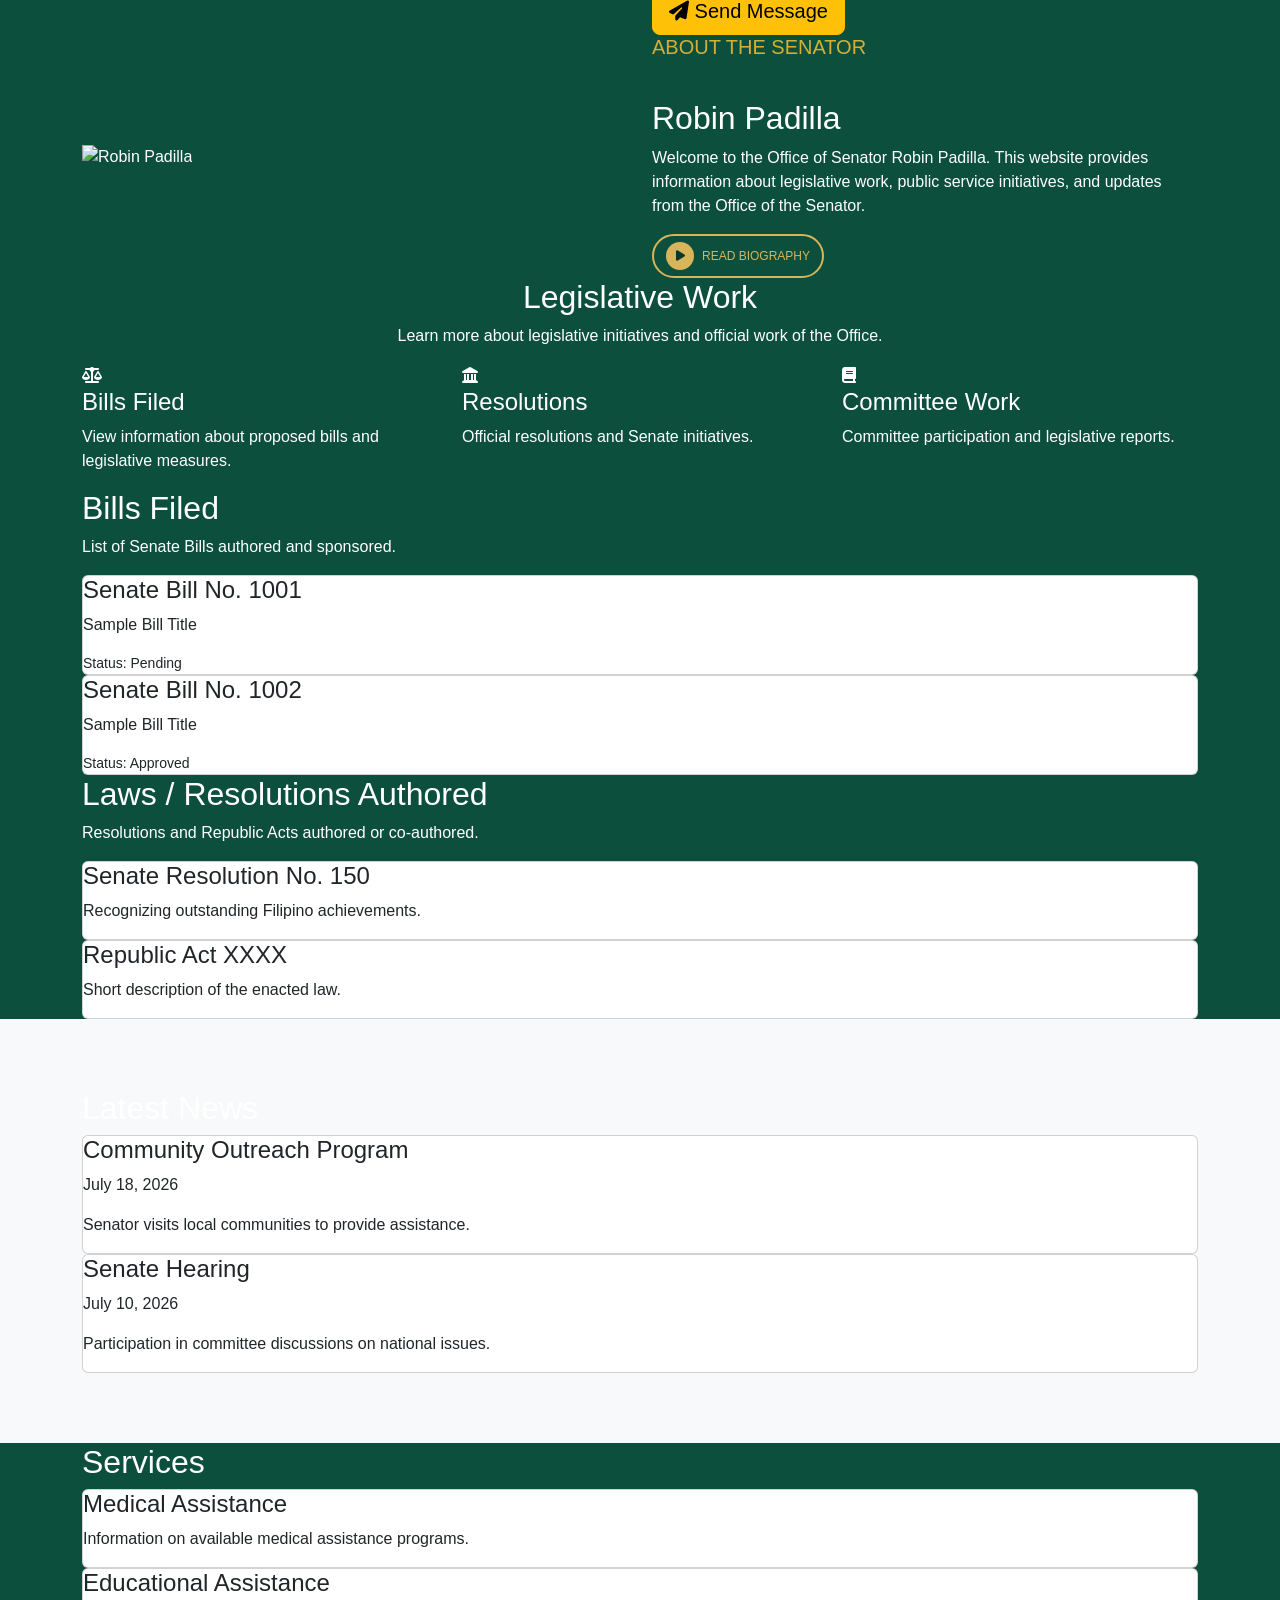
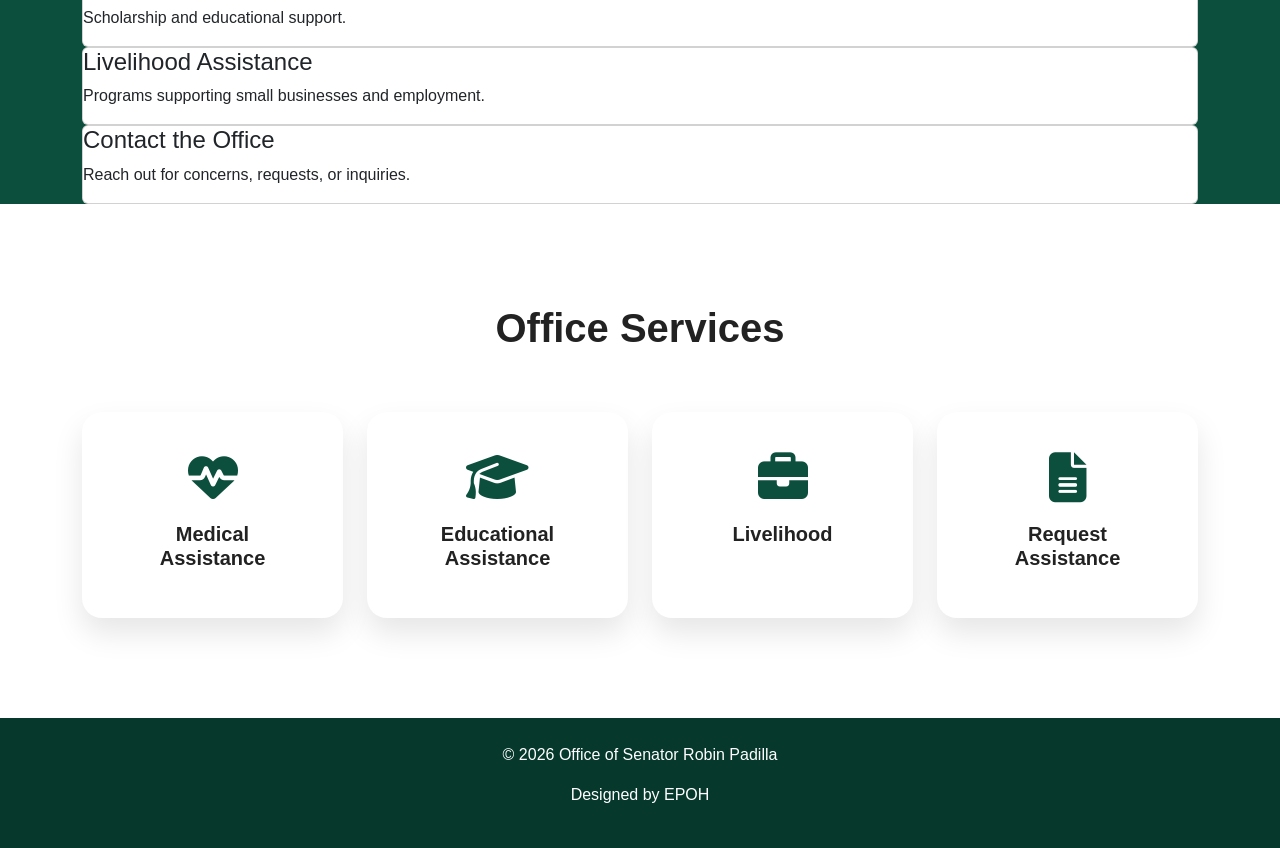
==== commit 68364b13: "Update index.html" ====
--- a/index.html
+++ b/index.html
@@ -324,7 +324,7 @@
 
         <!-- Title -->
         <div class="text-center mb-2">
-            <h2 class="fw-bold text-success">Legislative Records</h2>
+            <h2 class="records-title">Legislative Records</h2>
             <p class="records-subtitle">
     Legislative accomplishments of Senator Robin Padilla
 </p>
@@ -333,34 +333,50 @@
         <!-- Counters -->
         <div class="row g-4 text-center">   
 
-<div class="col-lg-3 col-md-6">
-<div class="record-card">
-<i class="fas fa-file-signature"></i>
-<h2 class="counter" data-target="185">0</h2>
-<h5>Bills Filed</h5>
-</div>
-</div>
-
-<div class="col-lg-3 col-md-6">
-<div class="record-card">
-<i class="fas fa-handshake"></i>
-<h2 class="counter" data-target="42">0</h2>
-<h5>Co-Authored Bills</h5>
-</div>
-</div>
-
-<div class="col-lg-3 col-md-6">
-<div class="record-card">
-<i class="fas fa-scale-balanced"></i>
-<h2 class="counter" data-target="18">0</h2>
-<h5>Resolutions</h5>
-</div>
-</div>
-
-<div class="col-lg-3 col-md-6">
-<div class="record-card">
+<div class="col">
+    <div class="record-card">
+        <div class="record-icon">
+            <i class="fas fa-file-signature"></i>
+        </div>
+        <h2 class="counter" data-target="130">0</h2>
+        <h5>Authored Bills</h5>
+    </div>
+</div>
+
+<div class="col">
+    <div class="record-card">
+        <div class="record-icon">
+            <i class="fas fa-users"></i>
+        </div>
+        <h2 class="counter" data-target="65">0</h2>
+        <h5>Co-Authored Bills</h5>
+    </div>
+</div>
+
+<div class="col">
+    <div class="record-card">
+        <div class="record-icon">
+            <i class="fas fa-scroll"></i>
+        </div>
+        <h2 class="counter" data-target="84">0</h2>
+        <h5>Authored Resolutions</h5>
+    </div>
+</div>
+
+<div class="col">
+    <div class="record-card">
+        <div class="record-icon">
+            <i class="fas fa-people-group"></i>
+        </div>
+        <h2 class="counter" data-target="140">0</h2>
+        <h5>Co-Authored Resolutions</h5>
+    </div>
+</div>
+
+<div class="col">
+    <div class="record-card">
 <i class="fas fa-landmark"></i>
-<h2 class="counter" data-target="15">0</h2>
+<h2 class="counter" data-target="29">0</h2>
 <h5>Laws Enacted</h5>
 </div>
 </div>
@@ -371,7 +387,7 @@
 
 </section>  
 
-        <div class="row g-4">
+        <div class="row row-cols-2 row-cols-md-3 row-cols-lg-5 g-4">
 
             <div class="col-lg-4 col-md-6 col-12">
                 <div class="news-card">
@@ -757,7 +773,6 @@
 
 <!-- ================= FOOTER ================= -->
 
-<footer>
 
 <footer class="footer">
 
@@ -831,13 +846,76 @@
     }
 
 });
-
+const mainVideo=document.getElementById("mainVideo");
+
+const items=document.querySelectorAll(".playlist-item");
+
+items.forEach(item=>{
+
+item.addEventListener("click",()=>{
+
+items.forEach(i=>i.classList.remove("active"));
+
+item.classList.add("active");
+
+const id=item.dataset.video;
+
+mainVideo.src="https://www.youtube.com/embed/"+id;
+
+});
+
+});
+document.addEventListener("DOMContentLoaded", () => {
+
+    const counters = document.querySelectorAll(".counter");
+
+    const speed = 2000;
+
+    const observer = new IntersectionObserver((entries) => {
+
+        entries.forEach(entry => {
+
+            if (!entry.isIntersecting) return;
+
+            const counter = entry.target;
+            const target = +counter.dataset.target;
+
+            let start = 0;
+            const startTime = performance.now();
+
+            function animate(currentTime){
+
+                const progress = Math.min((currentTime - startTime) / speed, 1);
+
+                // Ease Out Animation
+                const ease = 1 - Math.pow(1 - progress, 4);
+
+                const value = Math.floor(ease * target);
+
+                counter.textContent = value.toLocaleString();
+
+                if(progress < 1){
+                    requestAnimationFrame(animate);
+                }else{
+                    counter.textContent = target.toLocaleString();
+                }
+
+            }
+
+            requestAnimationFrame(animate);
+
+            observer.unobserve(counter);
+
+        });
+
+    },{threshold:.5});
+
+    counters.forEach(counter=>observer.observe(counter));
+
+});
 </script>
 
 
 
 </body>
 </html>
-
-</body>
-</html>
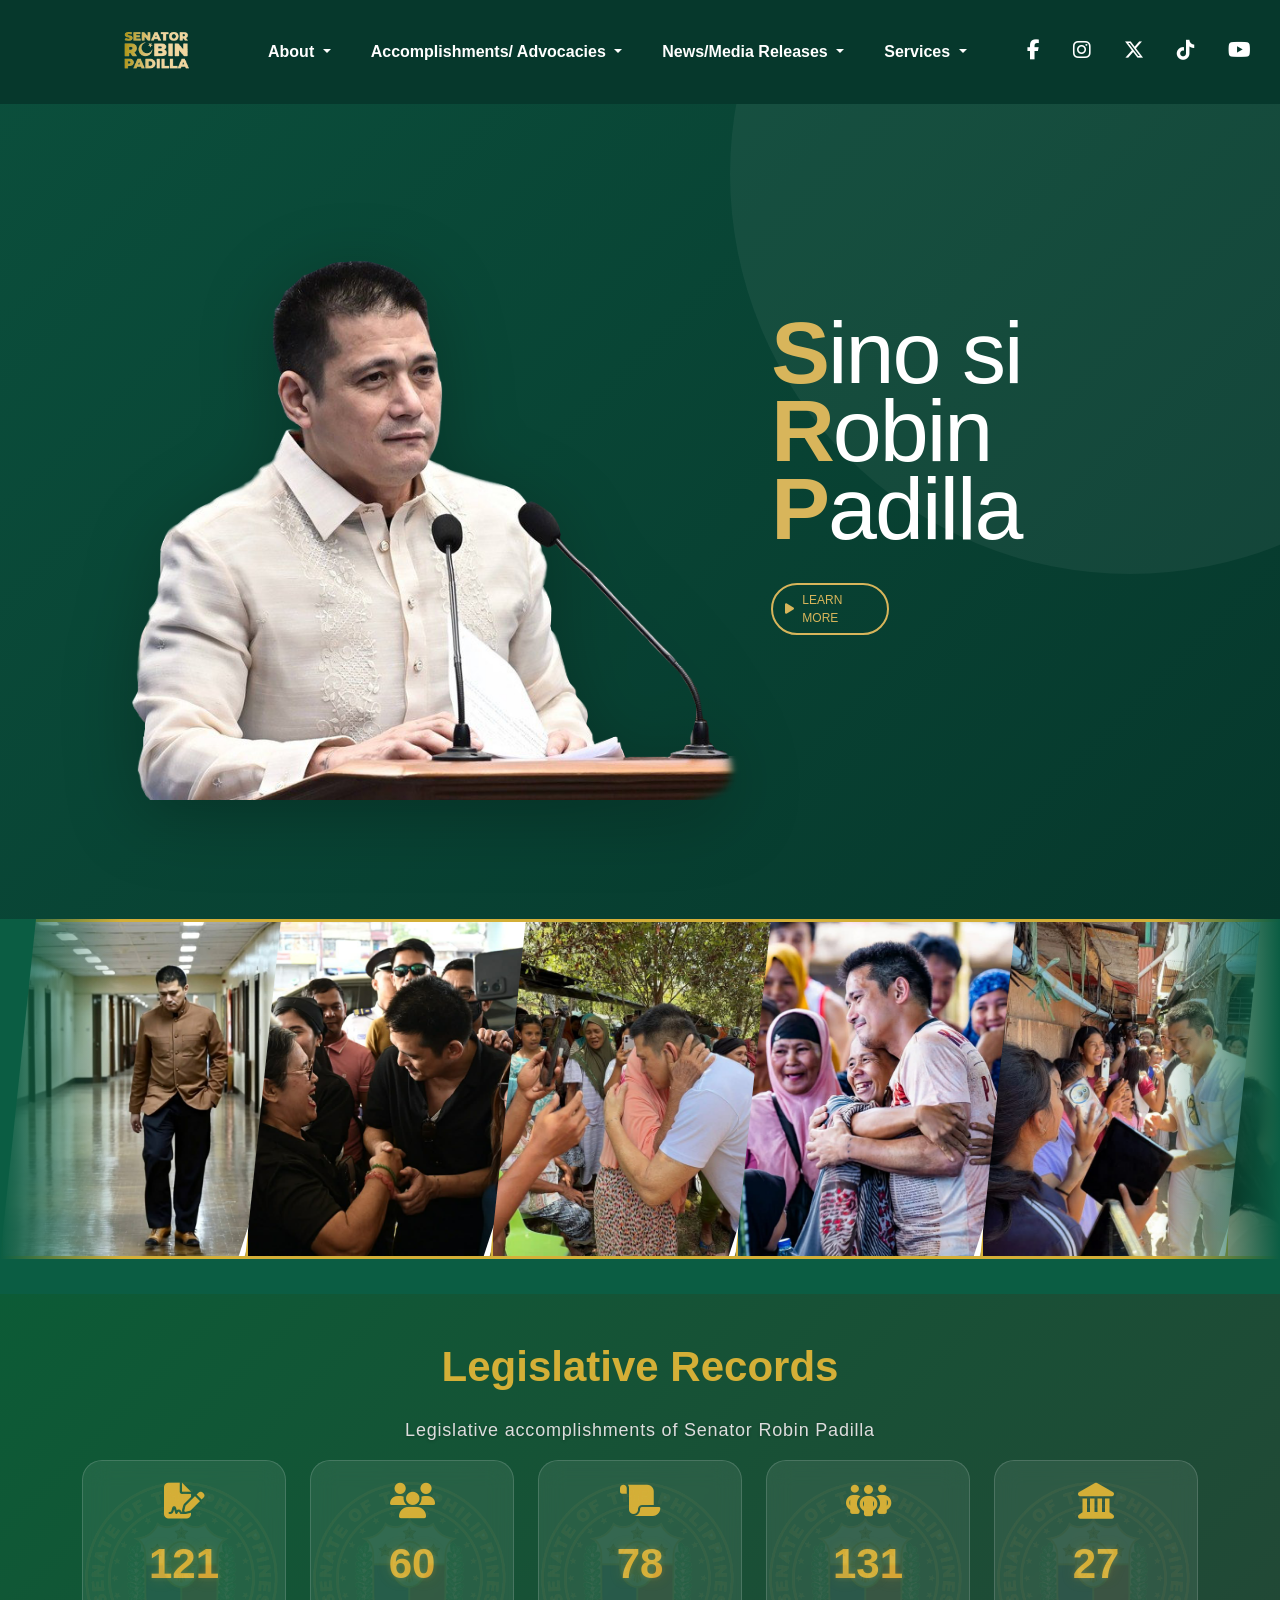
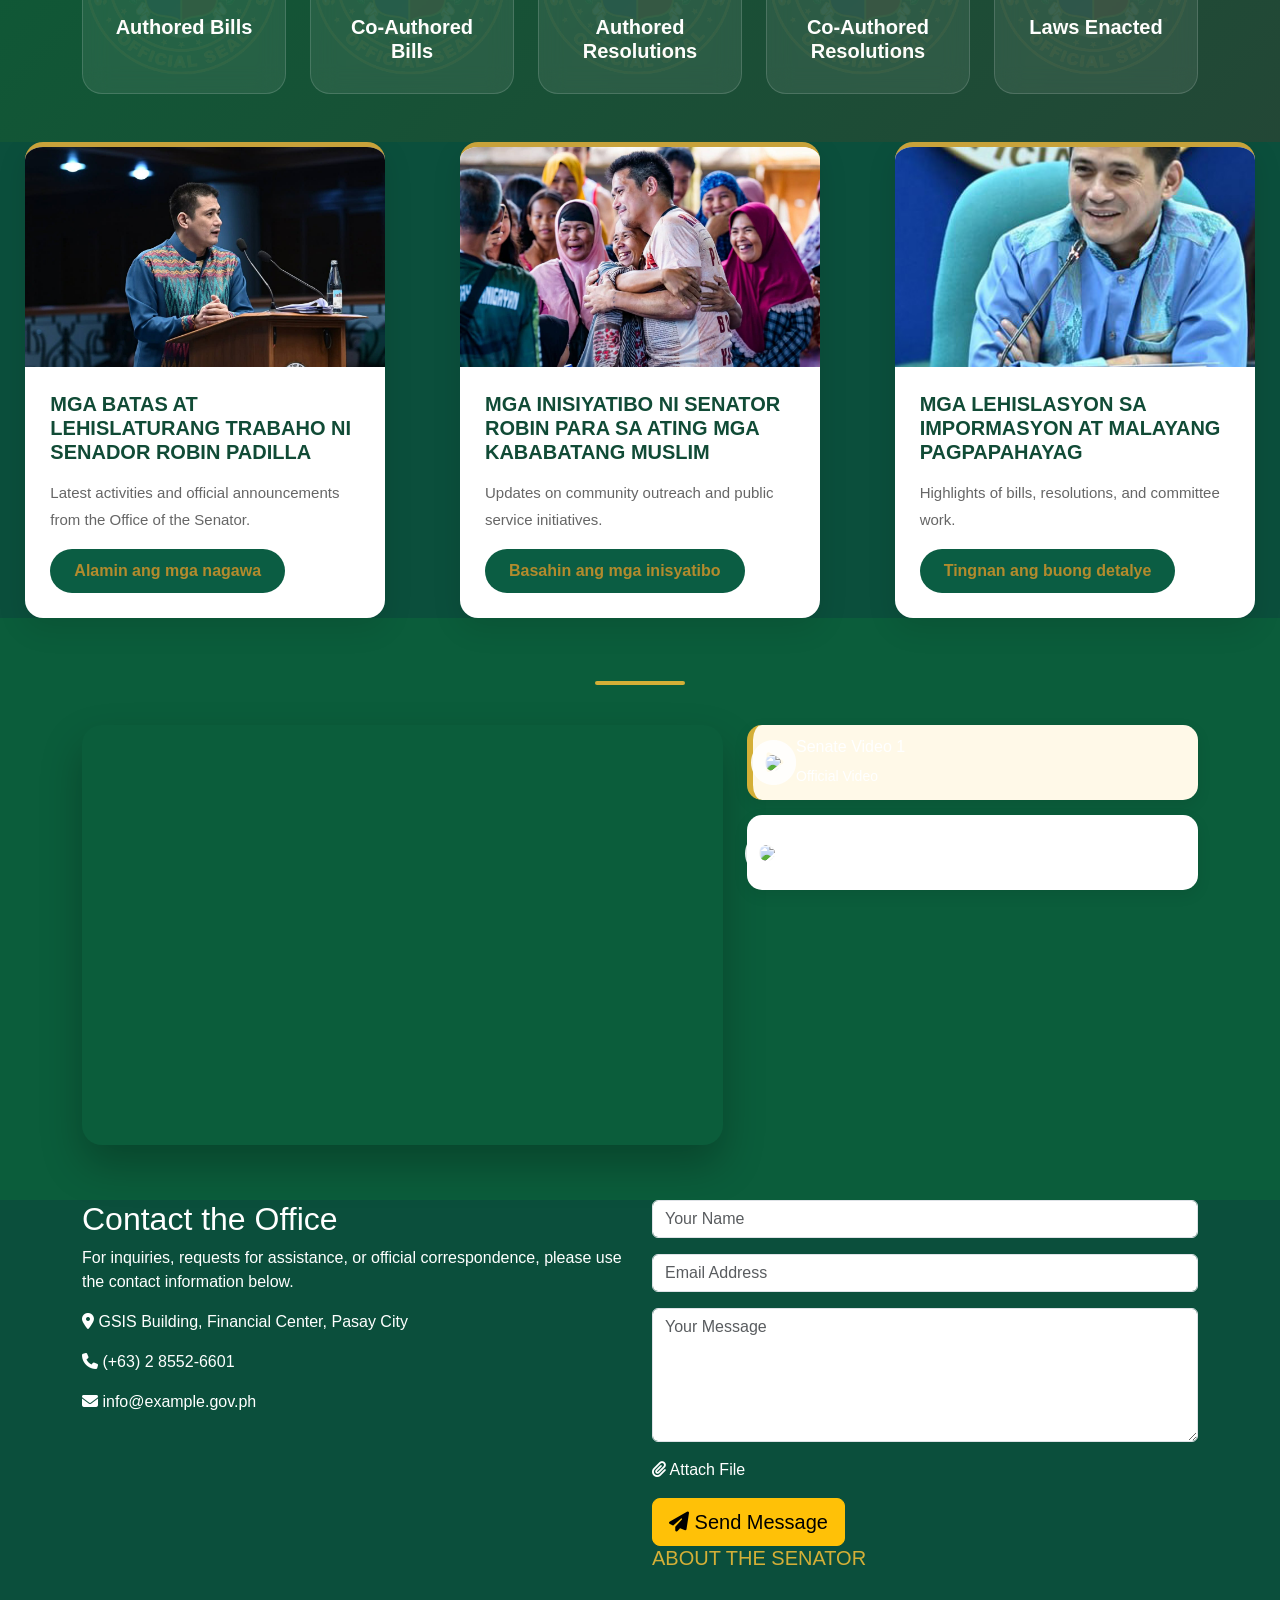
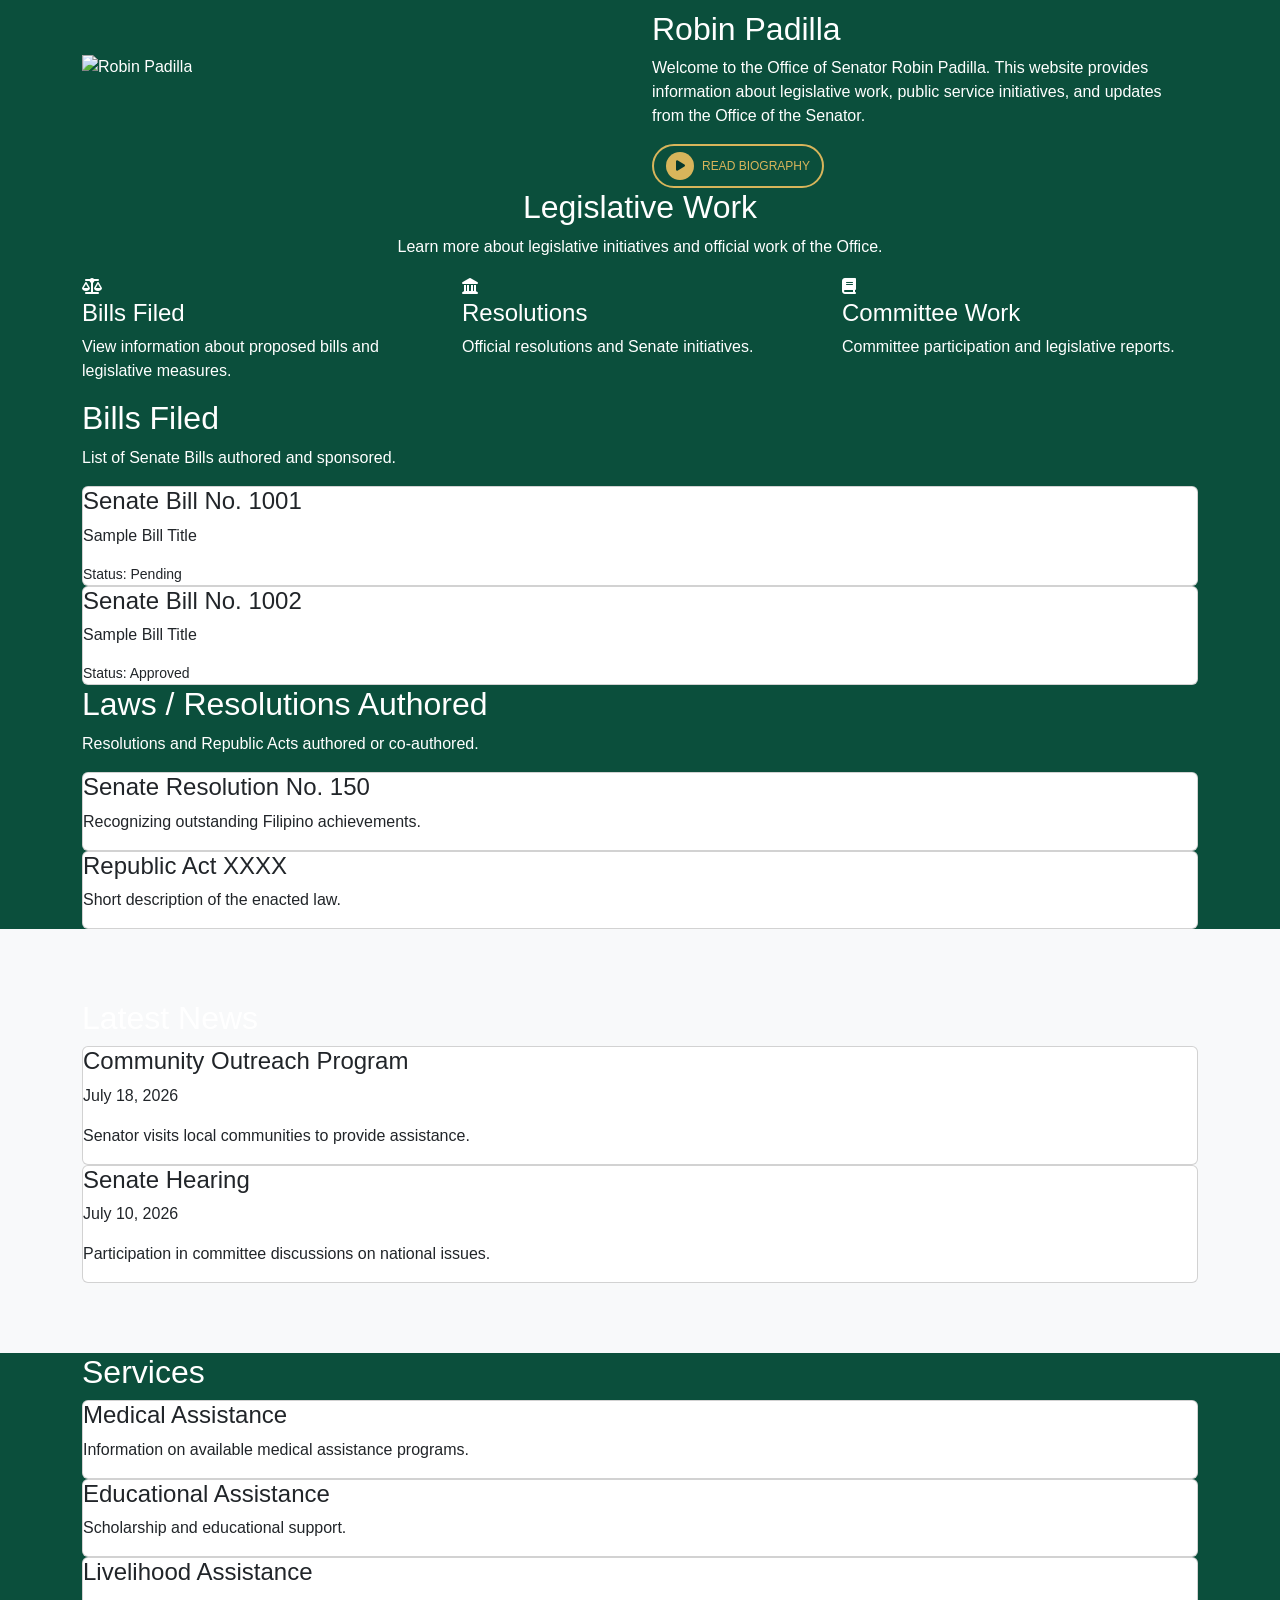
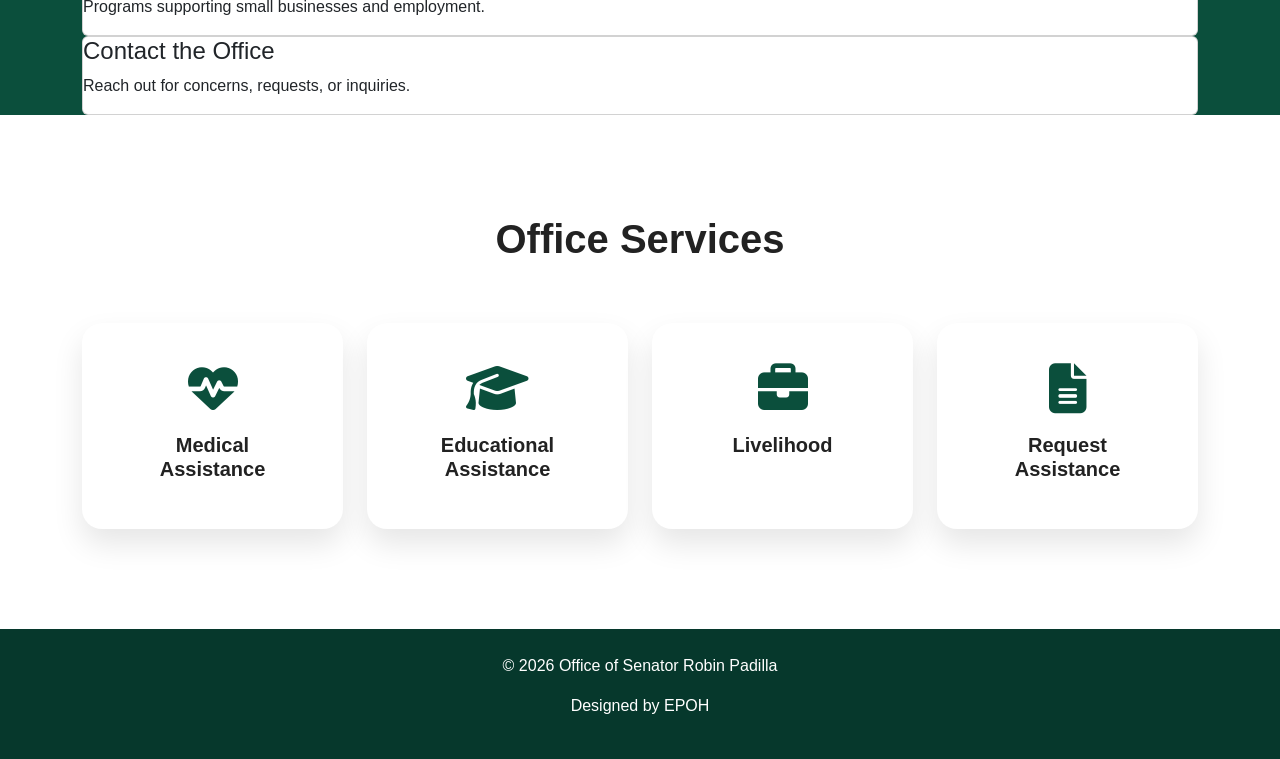
==== commit ce79649d: "Update print statement from 'Hello' to 'Goodbye'" ====
--- a/index.html
+++ b/index.html
@@ -1,6 +1,6 @@
 <!DOCTYPE html>
 <html lang="en">
-</head>
+<head>
 
 <meta charset="UTF-8">
 <meta name="viewport" content="width=device-width, initial-scale=1.0">
@@ -56,7 +56,6 @@
     },
 });
 </script>
-<body>
     
 <!-- ================= NAVBAR ================= -->
 
@@ -93,14 +92,40 @@
             About
         </a>
 
-        <ul class="dropdown-menu">
-            <li><a class="dropdown-item" href="about.html#SRP: Sino si Robin Padilla?">SRP: Sino si Robin Padilla?</a></li>
-            <li><a class="dropdown-item" href="about.html#biography">Biography</a></li>
-            <li><a class="dropdown-item" href="about.html#Core Belief, Vision">Core Belief, Vision</a></li>
-            <li><a class="dropdown-item" href="about.html#Committee Memberships">Committee Memberships</a></li>
-            <li><a class="dropdown-item" href="about.html#Awards">Awards</a></li>
-                     <li><a class="dropdown-item" href="about.html#Career Timeline">Career Timeline</a></li> 
-        </ul>
+       <ul class="dropdown-menu custom-dropdown">
+
+    <li>
+        <a class="dropdown-item" href="about.html#srp">SRP: Sino si Robin Padilla?</a>
+        
+        </a>
+    </li>
+
+    <li>
+       <a class="dropdown-item" href="about.html#biography">Biography</a>
+        </a>
+    </li>
+
+    <li>
+        <a class="dropdown-item" href="about.html#vision">Core Belief & Vision</a>
+        </a>
+    </li>
+
+    <li>
+        <a class="dropdown-item" href="about.html#committee">Committee Memberships</a>
+        </a>
+    </li>
+
+    <li>
+        <a class="dropdown-item" href="about.html#awards">Awards</a>
+        </a>
+    </li>
+
+    <li>
+        <a class="dropdown-item" href="about.html#timeline">Career Timeline</a>
+        </a>
+    </li>
+
+</ul>
     </li>
 
    <li class="nav-item dropdown">
@@ -116,38 +141,25 @@
 <ul class="dropdown-menu">
 
 <li>
-<a class="dropdown-item"
-href="accomplishments.html#authored">
-Authored Bills and Resolutions
+<a class="dropdown-item" href="accomplishments.html#authored">Authored Bills</a>
 </a>
 </li>
 
 <li>
-<a class="dropdown-item"
-href="accomplishments.html#coauthored">
-Co-Authored Bills/Resolutions
+<a class="dropdown-item" href="accomplishments.html#coauthored">Co-Authored Bills</a>
 </a>
 </li>
 
 <li>
-<a class="dropdown-item"
-href="accomplishments.html#laws">
-Bills Passed into Law
-</a>
+<a class="dropdown-item" href="accomplishments.html#laws">Bills Passed into Law</a>
 </li>
 
 <li>
-<a class="dropdown-item"
-href="accomplishments.html#reports">
-Committee Reports
-</a>
+<a class="dropdown-item" href="accomplishments.html#reports">Committee Reports</a>
 </li>
 
 <li>
-<a class="dropdown-item"
-href="accomplishments.html#advocacies">
-Sectoral Advocacies
-</a>
+<a class="dropdown-item" href="accomplishments.html#advocacies">Sectoral Advocacies</a>
 </li>
 
 </ul>
@@ -165,33 +177,23 @@
     <ul class="dropdown-menu">
 
         <li>
-            <a class="dropdown-item" href="#news">
-                News
-            </a>
+          <a class="dropdown-item" href="news.html#news">News</a>
         </li>
 
         <li>
-            <a class="dropdown-item" href="#media-press-releases">
-                Media/Press Releases
-            </a>
+          <a class="dropdown-item" href="news.html#press">Media Releases</a>
         </li>
 
         <li>
-            <a class="dropdown-item" href="#speeches">
-                Speeches
-            </a>
+         <a class="dropdown-item" href="news.html#speeches">Speeches</a>
         </li>
 
         <li>
-            <a class="dropdown-item" href="#videos">
-                Videos
-            </a>
+         <a class="dropdown-item" href="news.html#videos">Videos</a>
         </li>
 
         <li>
-            <a class="dropdown-item" href="#photo-gallery">
-                Photo Gallery
-            </a>
+          <a class="dropdown-item" href="news.html#gallery">Photo Gallery</a>
         </li>
 
     </ul>
@@ -206,10 +208,12 @@
         </a>
 
         <ul class="dropdown-menu">
-            <li><a class="dropdown-item" href="#medical Assistance">Medical Assistance</a></li>
-            <li><a class="dropdown-item" href="#Education Assistance">Education Assistance</a></li>
-            <li><a class="dropdown-item" href="#Frequently Asked-Questions">Frequently Asked Questions</a></li>
-            <li><a class="dropdown-item" href="#Downloadable Forms(OSRP,if any)">Downloadable Forms(OSRP,if any)</a></li>
+            
+             <li><a class="dropdown-item" href="services.html#medical">Medical Assistance</a></li>
+            <li><a class="dropdown-item" href="services.html#education">Educational Assistance</a></li>
+            <li><a class="dropdown-item" href="services.html#faq">Frequently Asked Questions</a></li>
+            <li><a class="dropdown-item" href="services.html#forms">Downloadable Forms</a>
+            </li>
         </ul>
     </li>
 
@@ -280,7 +284,9 @@
 
 </p>
 
-<a href="#" class="learn-btn">
+<a href="#" class="learn-btn"
+   data-bs-toggle="offcanvas"
+   data-bs-target="#robinBio">
     <span class="play-icon">
         <i class="fas fa-play"></i>
     </span>
@@ -438,11 +444,11 @@
 <div class="container">
 
 <h2 class="section-title">
-Latest Videos
+
 </h2>
 
 <p class="section-subtitle">
-Official video updates from the Office of Senator Robin Padilla
+
 </p>
 
 <div class="row">
@@ -465,7 +471,7 @@
     <!-- PLAYLIST -->
     <div class="col-lg-5">
 
-       <<!-- Video 1 -->
+       <!-- Video 1 -->
 <div class="playlist-item active" data-video="BLpm2_36I8U">
 
     <div class="thumb">
@@ -915,7 +921,62 @@
 });
 </script>
 
-
+<!-- Robin Padilla Biography -->
+<div class="offcanvas offcanvas-end text-bg-dark"
+     tabindex="-1"
+     id="robinBio">
+
+    <div class="offcanvas-header border-bottom">
+        <h4 class="offcanvas-title">
+            <span style="color:#d4af37;">Senator Robin Padilla</span>
+        </h4>
+
+        <button type="button"
+                class="btn-close btn-close-white"
+                data-bs-dismiss="offcanvas">
+        </button>
+    </div>
+
+    <div class="offcanvas-body">
+
+        <img src="images/TR.jpg"
+             class="img-fluid rounded mb-3"
+             alt="Robin Padilla">
+
+        <h5>Biography</h5>
+
+        <p>
+            Robinhood Ferdinand Cariño Padilla, popularly known as
+            Robin Padilla, is a Filipino actor, film producer,
+            martial artist, and public servant.
+        </p>
+
+        <p>
+            He was elected Senator of the Republic of the Philippines
+            in 2022 after receiving the highest number of votes in the
+            national elections.
+        </p>
+
+        <p>
+            Throughout his career, he has advocated for peace,
+            public service, cultural preservation, and programs
+            that promote the welfare of the Filipino people.
+        </p>
+
+        <hr>
+
+        <h6>Public Service</h6>
+
+        <ul>
+            <li>Senator of the Republic of the Philippines</li>
+            <li>Advocate for Peace and Unity</li>
+            <li>Supporter of Education and Cultural Heritage</li>
+            <li>Promoter of Sports and Youth Development</li>
+        </ul>
+
+    </div>
+
+</div>
 
 </body>
 </html>
--- a/style.css
+++ b/style.css
@@ -1263,71 +1263,49 @@
 }
 /* ABOUT PAGE */
 
+/* ABOUT HERO */
+
 .page-hero{
-
-padding:170px 0 100px;
-
-background:linear-gradient(rgba(0,0,0,.65),
-rgba(0,0,0,.65)),
-url("../images/bin4.jpg");
-
-background-size:cover;
-
-background-position:center;
-
-color:#fff;
-
-text-align:center;
-
+    background:
+    linear-gradient(rgba(0,0,0,.55),rgba(0,0,0,.55)),
+    url("images/hero-bg.jpg") center/cover;
+
+    padding:170px 20px 90px;
+    color:#fff;
+    text-align:center;
 }
 
 .page-hero h1{
-
-font-size:60px;
-
-font-weight:700;
-
+    font-size:52px;
+    font-weight:800;
+    margin-bottom:15px;
 }
 
 .page-hero p{
-
-font-size:20px;
-
-margin-top:20px;
-
-}
+    font-size:20px;
+    max-width:700px;
+    margin:auto;
+}
+
+/* ABOUT SECTION */
 
 .about-page{
-
-padding:90px 0;
-
+    padding:80px 0;
+}
+
+.about-page:nth-child(even){
+    background:#f8f9fa;
 }
 
 .about-page h2{
-
-font-size:40px;
-
-font-weight:700;
-
-margin-bottom:25px;
-
-color:#1B4332;
-
-}
-
-.about-page img{
-
-border-radius:20px;
-
-}.about-logo{
-    position: absolute;
-    right: 0;
-    top: 50%;
-    transform: translateY(-50%);
-    width: 420px;
-    opacity: .12;
-    z-index: 1;
-    pointer-events: none;
+    color:#006837;
+    font-weight:700;
+    margin-bottom:25px;
+}
+
+.about-page p{
+    line-height:1.9;
+    text-align:justify;
 }
 .content-section{
 
@@ -1392,8 +1370,82 @@
 
 .records-section p{
     color:#ddd;
-}
-
+    
+}
+
+.record-card{
+
+    cursor:pointer;
+
+    position:relative;
+
+    overflow:hidden;
+    background:rgba(255,255,255,.08);
+    border:1px solid rgba(255,255,255,.15);
+    backdrop-filter:blur(12px);
+    border-radius:20px;
+    padding:22px 18px;
+    transition:.35s;
+    height:100%;
+
+}
+.record-card::before{
+
+    content:"";
+
+    position:absolute;
+
+    inset:0;
+
+    background:url("images/senate seal.png") center center no-repeat;
+
+    background-size:200px;
+
+    opacity:.06;
+
+    pointer-events:none;
+
+}
+.record-card::after{
+
+    content:"";
+
+    position:absolute;
+
+    top:-100%;
+
+    left:-100%;
+
+    width:100%;
+
+    height:100%;
+
+    background:linear-gradient(
+        120deg,
+        transparent,
+        rgba(255,255,255,.18),
+        transparent
+    );
+
+    transform:rotate(25deg);
+
+    transition:.8s;
+
+}
+
+.record-card:hover::after{
+
+    top:100%;
+
+    left:100%;
+
+}
+
+.record-card:hover{
+
+    transform:translateY(-12px) scale(1.03);
+
+}
 .record-card{
     background:rgba(255,255,255,.08);
     border:1px solid rgba(255,255,255,.15);
@@ -1416,9 +1468,49 @@
 }
 
 .counter{
-    font-size:42px;
-    font-weight:700;
-    color:#fff;
+
+    color:#D4AF37;
+
+    text-shadow:
+
+    0 0 5px rgba(212,175,55,.25),
+
+    0 0 15px rgba(212,175,55,.2);
+
+}
+
+.record-card:hover .record-icon{
+
+    animation:bounce .8s;
+
+}
+
+@keyframes bounce{
+
+0%{
+
+transform:scale(1);
+
+}
+
+40%{
+
+transform:scale(1.18);
+
+}
+
+70%{
+
+transform:scale(.95);
+
+}
+
+100%{
+
+transform:scale(1);
+
+}
+
 }
 
 .record-card h5{
@@ -1609,3 +1701,252 @@
     box-shadow:0 20px 40px rgba(0,0,0,.25);
 
 }
+/*================ ABOUT HERO ================*/
+
+.about-hero{
+
+    min-height:100vh;
+
+    display:flex;
+
+    align-items:center;
+
+    background:
+    linear-gradient(rgba(0,0,0,.65),rgba(0,0,0,.65)),
+    url("images/about-bg.jpg") center/cover;
+
+    color:#fff;
+
+    padding-top:120px;
+
+}
+
+.hero-subtitle{
+
+    color:#D4AF37;
+
+    font-weight:700;
+
+    letter-spacing:2px;
+
+    text-transform:uppercase;
+
+}
+
+.about-hero h1{
+
+    font-size:58px;
+
+    font-weight:800;
+
+    margin:20px 0;
+
+}
+
+.about-hero p{
+
+    font-size:20px;
+
+    line-height:1.8;
+
+    margin-bottom:35px;
+
+}
+
+.about-hero-img{
+
+    max-height:650px;
+
+}
+
+@media(max-width:991px){
+
+.about-hero{
+
+text-align:center;
+
+padding:150px 20px 80px;
+
+}
+
+.about-hero h1{
+
+font-size:40px;
+
+}
+
+.about-hero-img{
+
+margin-top:40px;
+
+max-height:450px;
+
+}
+
+}
+/*================ ABOUT HERO ================*/
+
+.about-hero{
+
+    min-height:100vh;
+
+    display:flex;
+
+    align-items:center;
+
+    background:
+    linear-gradient(rgba(0,0,0,.65),rgba(0,0,0,.65)),
+    url("images/about-bg.jpg") center/cover;
+
+    color:#fff;
+
+    padding-top:120px;
+
+}
+
+.hero-subtitle{
+
+    color:#D4AF37;
+
+    font-weight:700;
+
+    letter-spacing:2px;
+
+    text-transform:uppercase;
+
+}
+
+.about-hero h1{
+
+    font-size:58px;
+
+    font-weight:800;
+
+    margin:20px 0;
+
+}
+
+.about-hero p{
+
+    font-size:20px;
+
+    line-height:1.8;
+
+    margin-bottom:35px;
+
+}
+
+.about-hero-img{
+
+    max-height:650px;
+
+}
+
+@media(max-width:991px){
+
+.about-hero{
+
+text-align:center;
+
+padding:150px 20px 80px;
+
+}
+
+.about-hero h1{
+
+font-size:40px;
+
+}
+
+.about-hero-img{
+
+margin-top:40px;
+
+max-height:450px;
+
+}
+
+}
+/*================ BIOGRAPHY =================*/
+
+.biography-section{
+
+    padding:100px 0;
+
+    background:#ffffff;
+
+}
+
+.biography-img{
+
+    width:100%;
+
+    max-width:420px;
+
+    border-radius:20px;
+
+    box-shadow:0 20px 45px rgba(0,0,0,.15);
+
+}
+
+.section-label{
+
+    display:inline-block;
+
+    color:#D4AF37;
+
+    font-weight:700;
+
+    letter-spacing:2px;
+
+    margin-bottom:15px;
+
+}
+
+.section-title{
+
+    font-size:42px;
+
+    font-weight:800;
+
+    color:#006837;
+
+    margin-bottom:25px;
+
+}
+
+.biography-section p{
+
+    font-size:18px;
+
+    line-height:1.9;
+
+    text-align:justify;
+
+    color:#444;
+
+}
+
+@media(max-width:991px){
+
+.biography-section{
+
+text-align:center;
+
+}
+
+.biography-section p{
+
+text-align:left;
+
+}
+
+.section-title{
+
+font-size:32px;
+
+margin-top:25px;
+
+}
+
+}
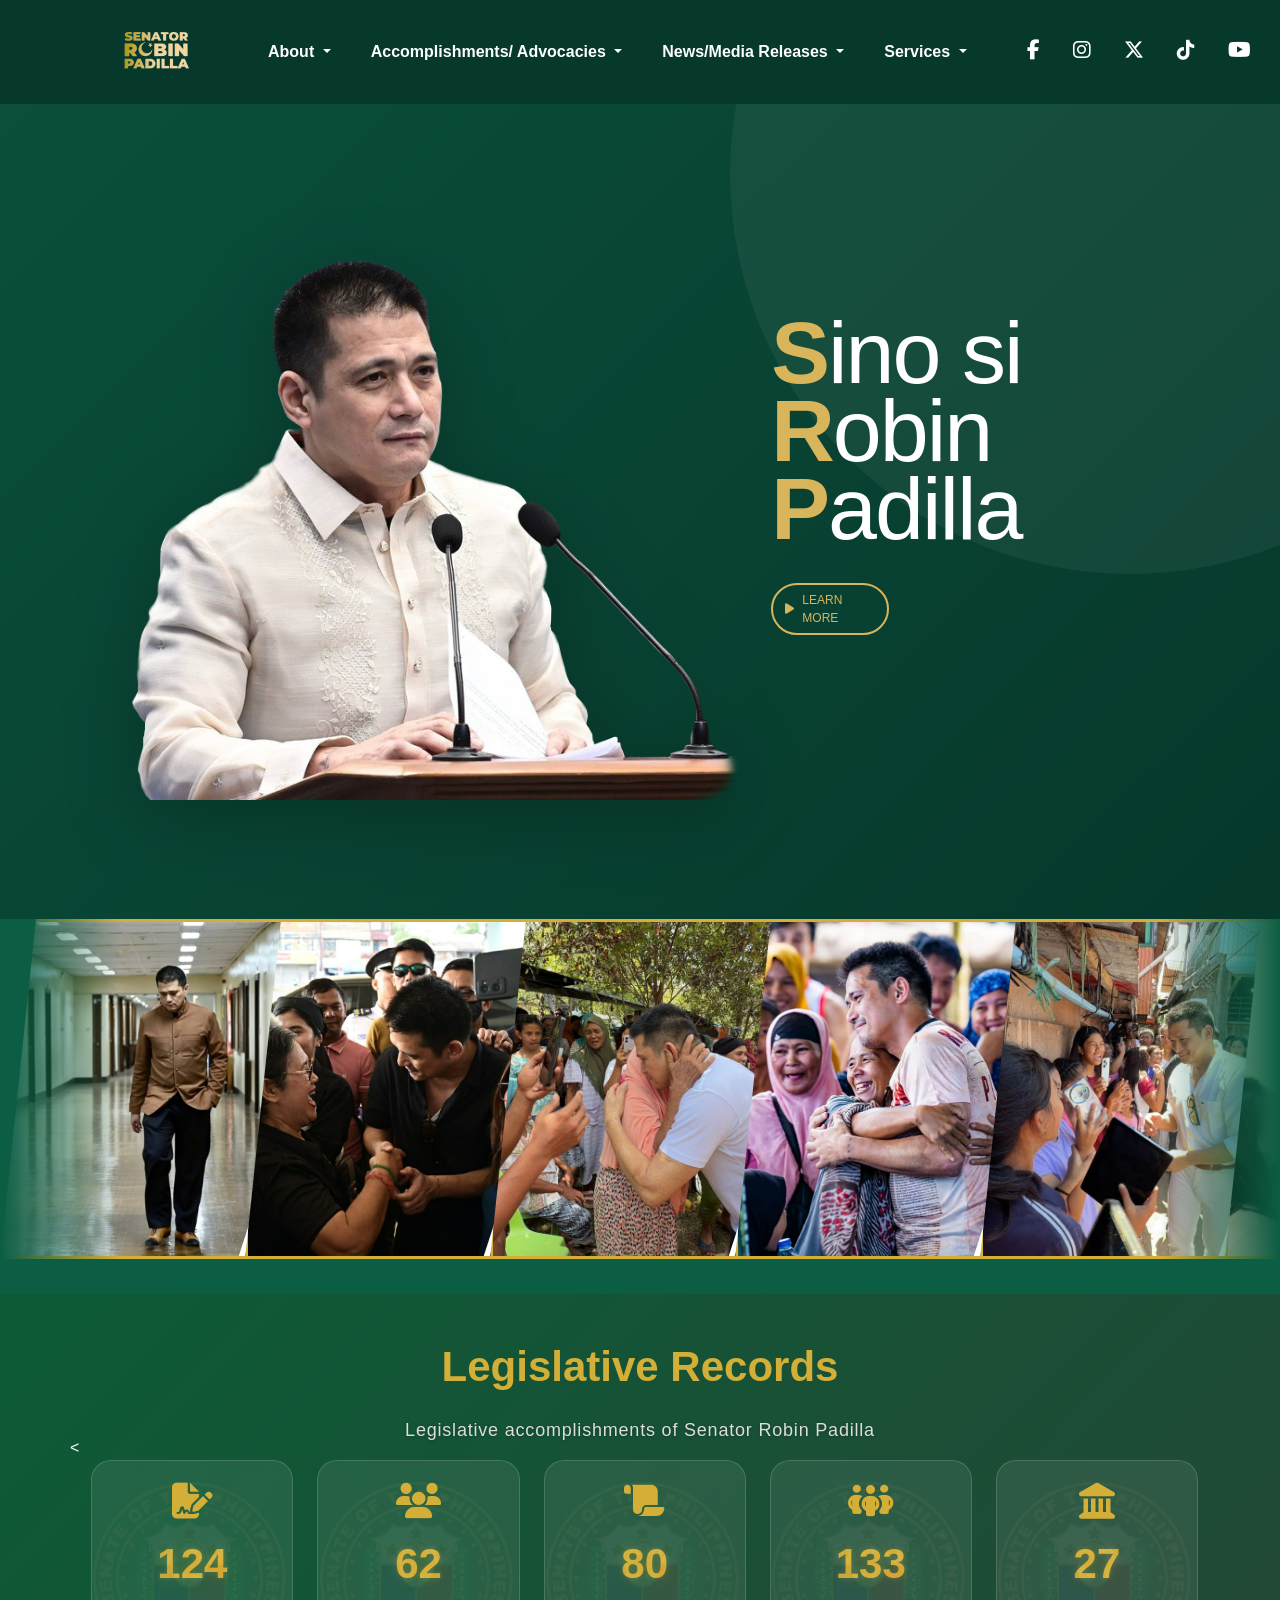
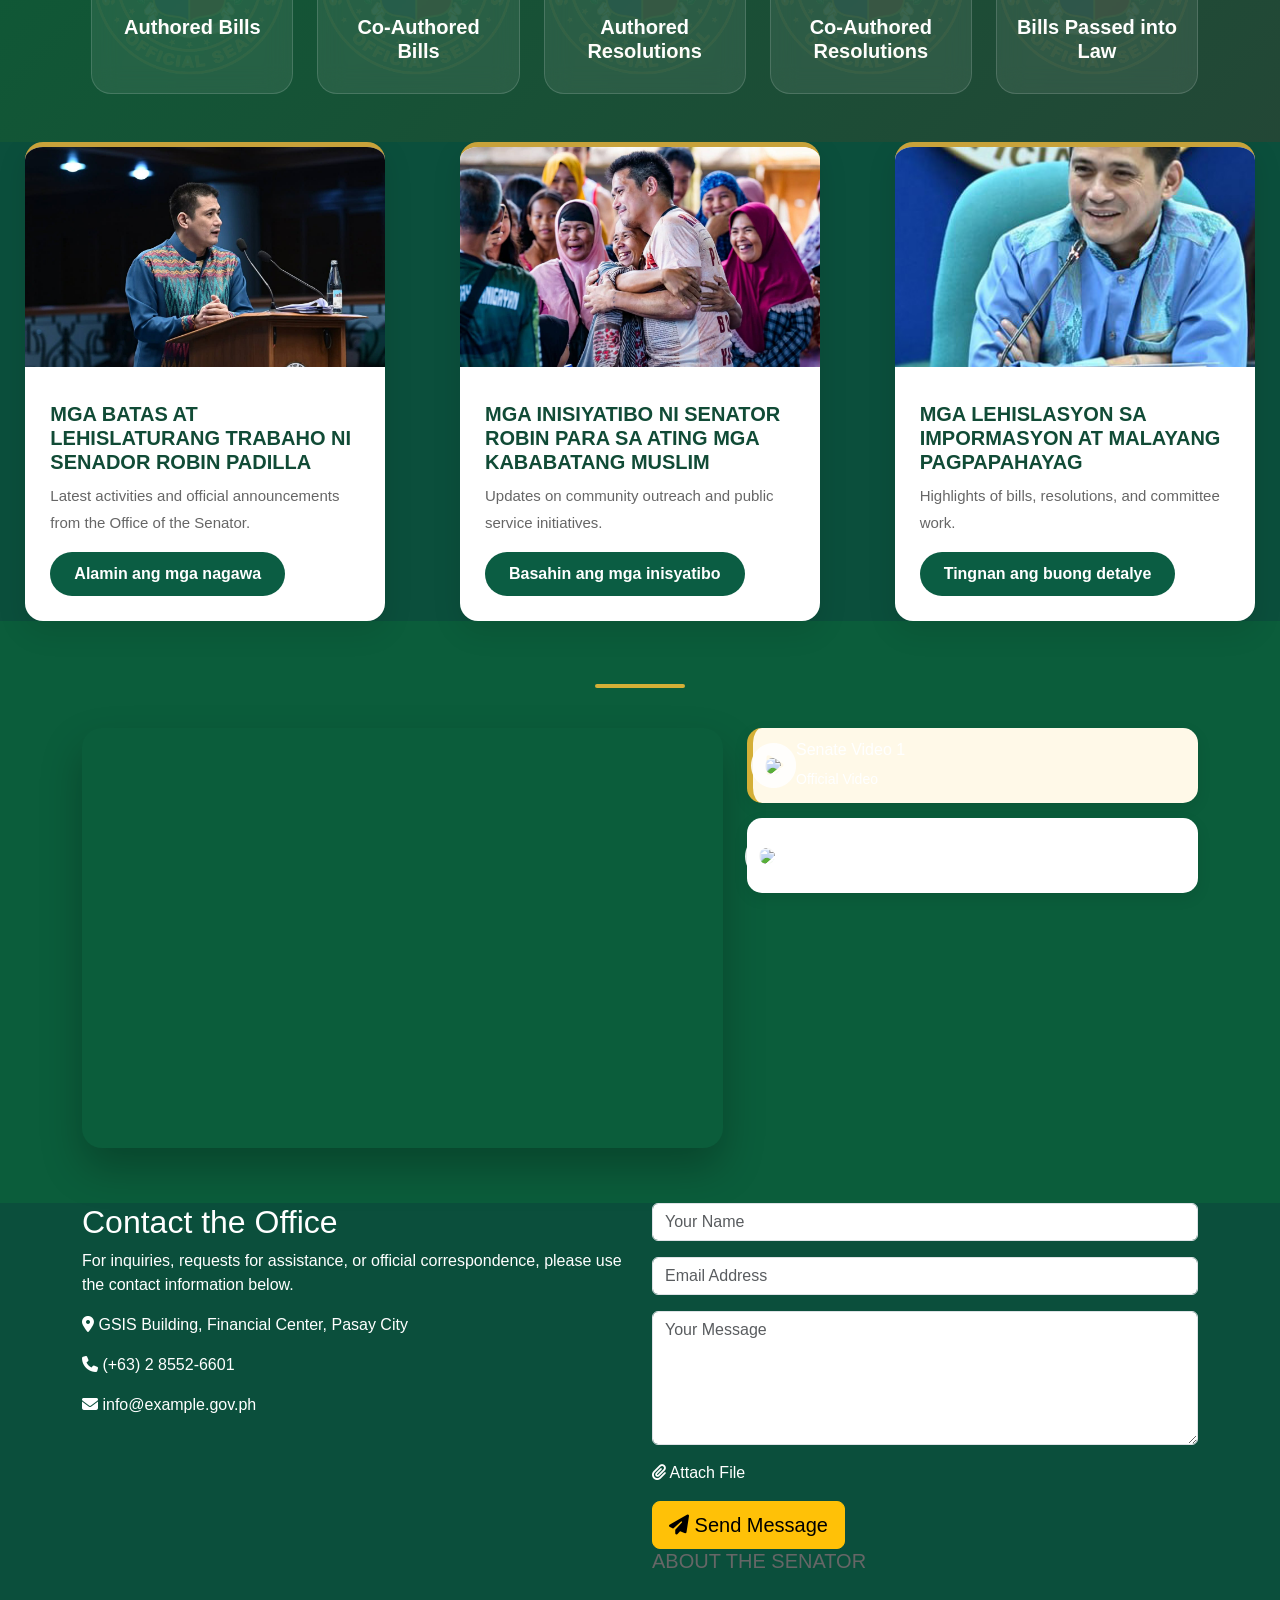
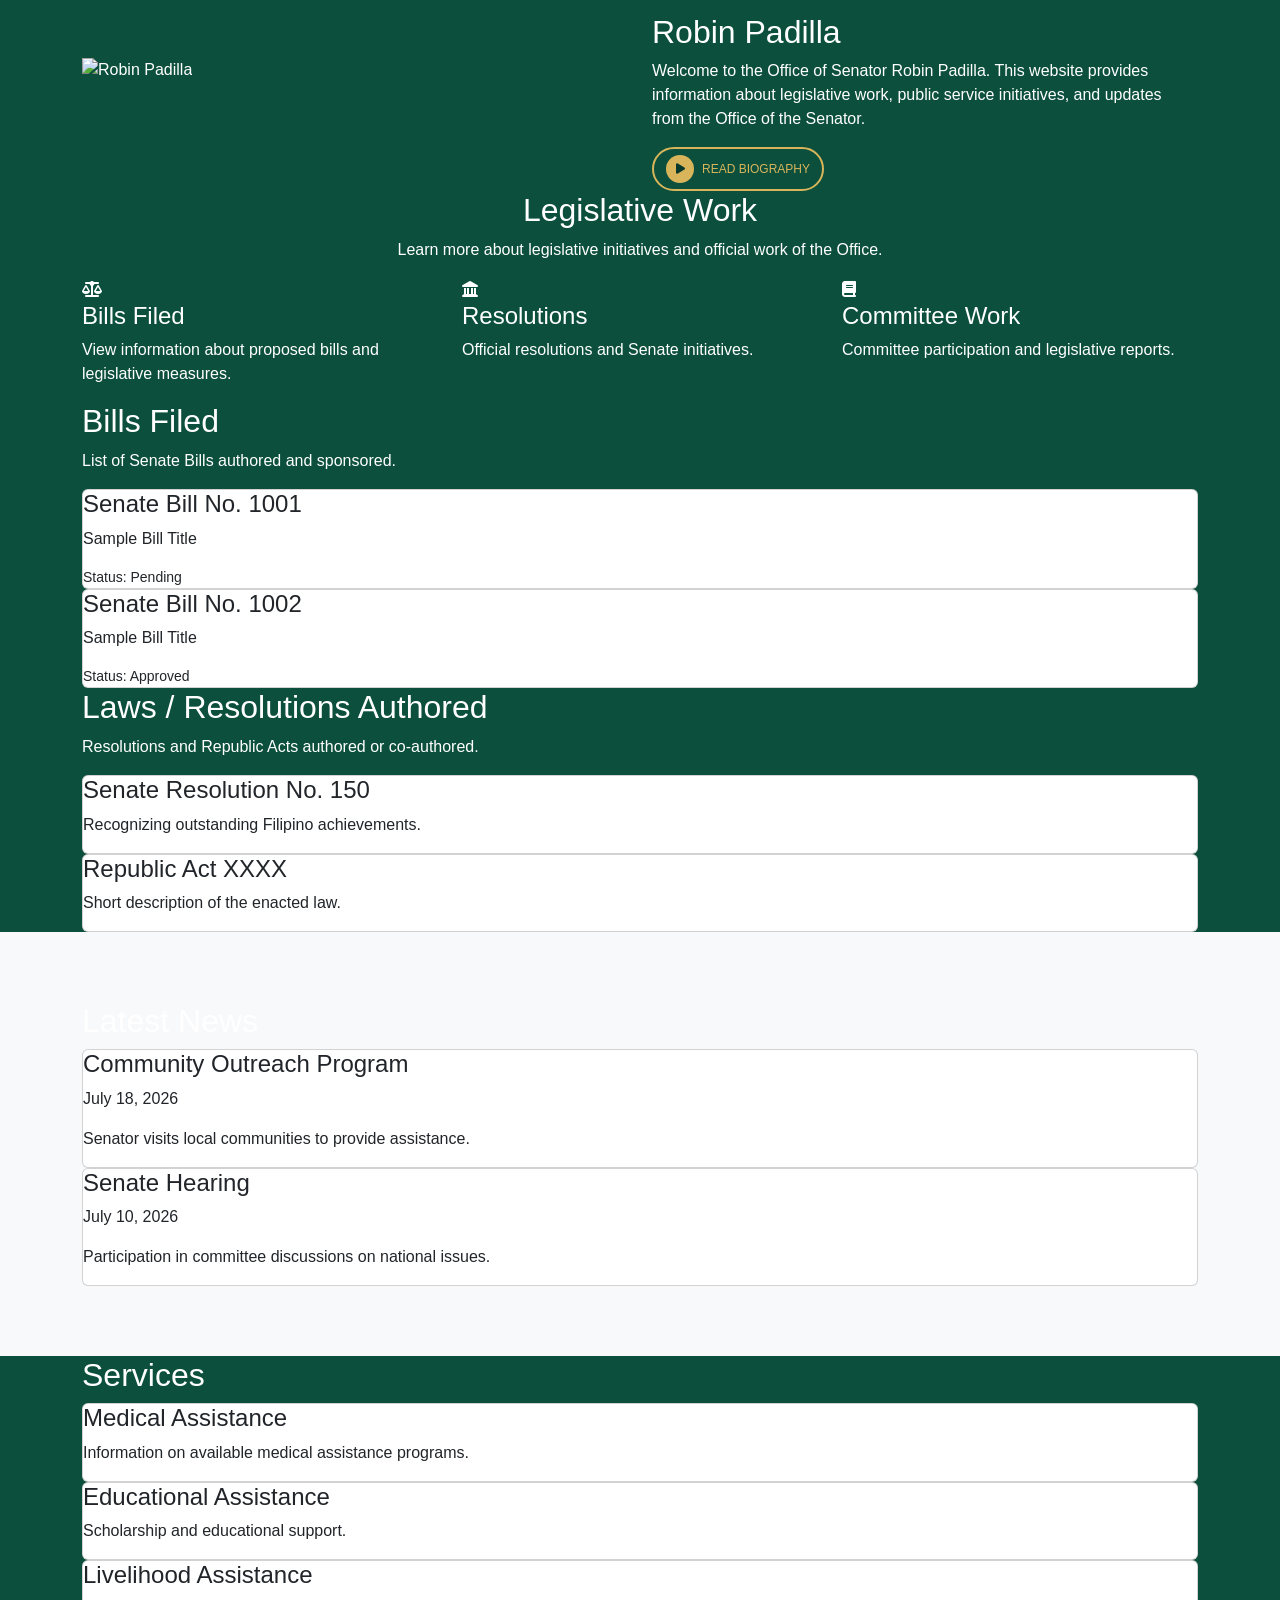
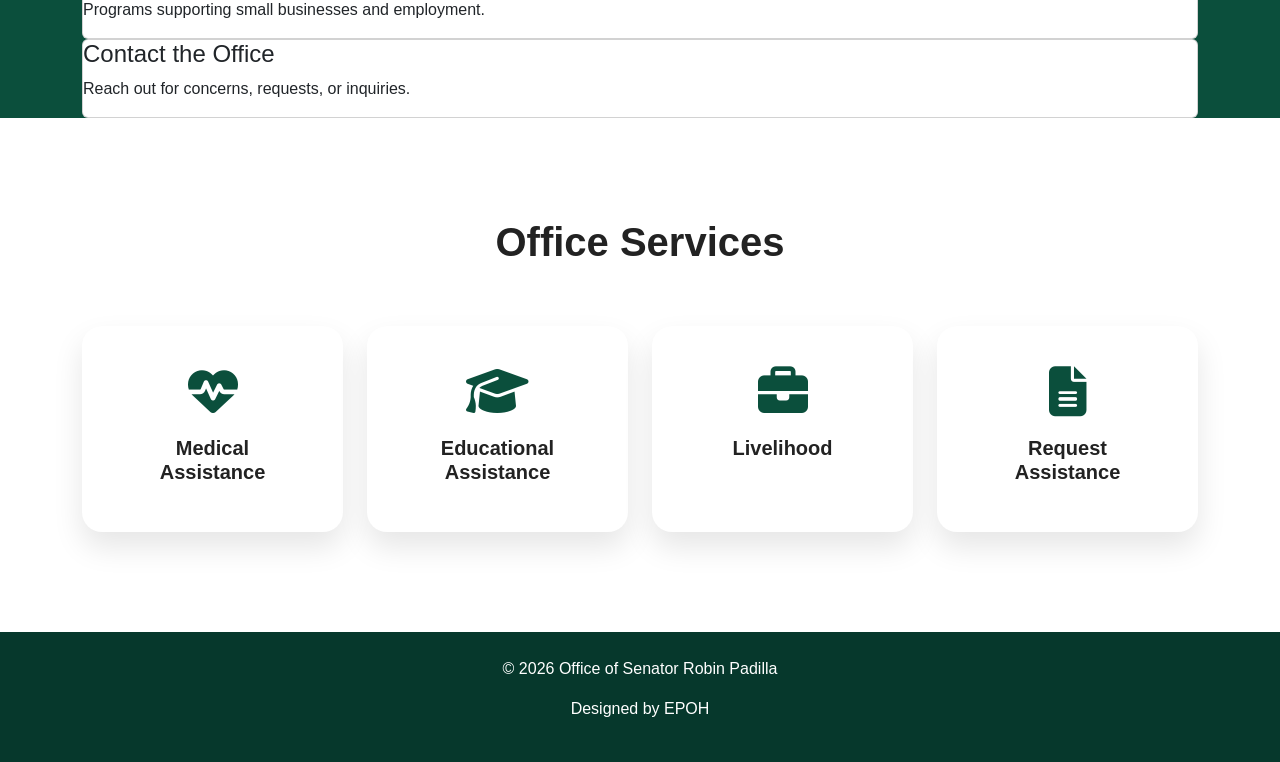
==== commit aa124de0: "Update print statement from 'Hello' to 'Goodbye'" ====
--- a/index.html
+++ b/index.html
@@ -339,8 +339,10 @@
         <!-- Counters -->
         <div class="row g-4 text-center">   
 
-<div class="col">
-    <div class="record-card">
+<<div class="col">
+    <div class="record-card"
+         data-bs-toggle="modal"
+         data-bs-target="#authoredBillsModal">
         <div class="record-icon">
             <i class="fas fa-file-signature"></i>
         </div>
@@ -383,7 +385,7 @@
     <div class="record-card">
 <i class="fas fa-landmark"></i>
 <h2 class="counter" data-target="29">0</h2>
-<h5>Laws Enacted</h5>
+<h5>Bills Passed into Law</h5>
 </div>
 </div>
 
--- a/style.css
+++ b/style.css
@@ -448,43 +448,65 @@
 }
 
 .news-card{
-    background:white;
-    border-radius:20px;
-    overflow:hidden;
-    box-shadow:0 15px 30px rgba(0,0,0,.08);
-    transition:.3s;
+
+border-radius:20px;
+
+overflow:hidden;
+
+background:white;
+
+box-shadow:0 15px 40px rgba(0,0,0,.12);
+
+transition:.4s;
+
+height:100%;
+
 }
 
 .news-card:hover{
-    transform:translateY(-10px);
+
+transform:translateY(-10px);
+
 }
 
 .news-card img{
-    width:100%;
-    height:240px;
-    object-fit:cover;
+
+height:220px;
+
+width:100%;
+
+object-fit:cover;
+
 }
 
 .news-content{
-    padding:25px;
+
+padding:25px;
+
+}
+
+.news-content small{
+
+color:#888;
+
 }
 
 .news-content h4{
-    color:#06382c;
-    margin-bottom:15px;
-}
-
-.news-content a{
-    text-decoration:none;
-    color:#b38b2d;
-    font-weight:600;
-}/* ===== HERO BANNER ===== */
+
+margin-top:10px;
+
+font-weight:700;
+
+color:#0B5D3B;
+
+}
+/* ===== HERO BANNER ===== */
 
 .hero-banner{
     display: flex;
     justify-content: center;
     align-items: center;
-    padding: 0\px 0;
+    padding:0;
 }
 
 .hero-banner{
@@ -1309,7 +1331,27 @@
 }
 .content-section{
 
-    padding:100px 0;
+position:relative;
+
+overflow:hidden;
+
+}
+
+.content-section::before{
+
+content:"";
+
+position:absolute;
+
+inset:0;
+
+background:url(images/senate-pattern.png) center no-repeat;
+
+background-size:420px;
+
+opacity:.04;
+
+pointer-events:none;
 
 }
 
@@ -1871,82 +1913,964 @@
 
 .biography-section{
 
+    background:#fff;
     padding:100px 0;
 
+}
+
+.bio-card{
+
+    background:#fafafa;
+    border-left:5px solid #d4af37;
+    padding:25px;
+    margin-bottom:25px;
+    border-radius:12px;
+    box-shadow:0 10px 25px rgba(0,0,0,.06);
+    transition:.35s;
+
+}
+
+.bio-card:hover{
+
+    transform:translateY(-8px);
+
+    box-shadow:0 20px 45px rgba(0,0,0,.12);
+
+}
+
+.bio-card h4{
+
+    color:#0b3d2e;
+
+    font-weight:700;
+
+    margin-bottom:15px;
+
+}
+
+.bio-card i{
+
+    color:#d4af37;
+
+    margin-right:10px;
+
+}
+
+.bio-card p{
+
+    color:#555;
+
+    line-height:1.9;
+
+    margin-bottom:15px;
+
+}
+
+.biography-img{
+
+    border-radius:20px;
+
+    box-shadow:0 25px 50px rgba(0,0,0,.18);
+
+    transition:.4s;
+
+}
+
+.biography-img:hover{
+
+    transform:scale(1.03);
+
+}
+
+.lead{
+
+    color:#444;
+
+    font-size:20px;
+
+    margin-bottom:30px;
+
+}
+
+.section-label{
+
+    display:inline-block;
+
+    color:#D4AF37;
+
+    font-weight:700;
+
+    letter-spacing:2px;
+
+    margin-bottom:15px;
+
+}
+
+.section-title{
+
+    font-size:42px;
+
+    font-weight:800;
+
+    color:#006837;
+
+    margin-bottom:25px;
+
+}
+
+.biography-section p{
+
+    font-size:18px;
+
+    line-height:1.9;
+
+    text-align:justify;
+
+    color:#444;
+
+}
+
+@media(max-width:991px){
+
+.biography-section{
+
+text-align:center;
+
+}
+
+.biography-section p{
+
+text-align:left;
+
+}
+
+.section-title{
+
+font-size:32px;
+
+margin-top:25px;
+
+}
+
+}
+/* ================= PAGE BANNER ================= */
+
+.page-banner{
+
+    background:
+    linear-gradient(rgba(6,32,62,.80), rgba(6,32,62,.85)),
+    url(images/TR.jpg);
+
+    background-size:cover;
+    background-position:center;
+
+    padding:170px 0 100px;
+
+    color:#fff;
+
+    text-align:center;
+
+}
+
+.page-banner h1{
+
+    font-size:60px;
+
+    font-weight:800;
+
+    color:#d4af37;
+
+}
+
+.page-banner p{
+
+    font-size:20px;
+
+    margin-top:15px;
+
+    opacity:.9;
+
+}
+/* ================= VISION ================= */
+
+.vision-section{
+
+    background:#f8f9fa;
+
+}
+
+.vision-card{
+
+    background:#fff;
+
+    padding:40px;
+
+    border-radius:18px;
+
+    text-align:center;
+
+    box-shadow:0 10px 30px rgba(0,0,0,.08);
+
+    transition:.35s;
+
+    height:100%;
+
+}
+
+.vision-card:hover{
+
+    transform:translateY(-10px);
+
+}
+
+.vision-icon{
+
+    width:90px;
+
+    height:90px;
+
+    margin:auto;
+
+    background:#0b3d2e;
+
+    border-radius:50%;
+
+    display:flex;
+
+    justify-content:center;
+
+    align-items:center;
+
+    color:#d4af37;
+
+    font-size:36px;
+
+    margin-bottom:25px;
+
+}
+
+.section-title{
+
+    font-size:42px;
+
+    font-weight:700;
+
+    color:#0b3d2e;
+
+}
+
+.section-subtitle{
+
+    color:#666;
+
+}
+/* ================= COMMITTEE ================= */
+
+.committee-section{
+
     background:#ffffff;
 
 }
 
-.biography-img{
-
-    width:100%;
-
-    max-width:420px;
+.committee-card{
+
+    background:#fff;
+
+    border:1px solid #e5e5e5;
+
+    border-radius:18px;
+
+    padding:35px;
+
+    text-align:center;
+
+    transition:.35s;
+
+    box-shadow:0 10px 25px rgba(0,0,0,.08);
+
+    height:100%;
+
+}
+
+.committee-card:hover{
+
+    transform:translateY(-8px);
+
+    border-color:#d4af37;
+
+}
+
+.committee-card i{
+
+    font-size:48px;
+
+    color:#d4af37;
+
+    margin-bottom:20px;
+
+}
+
+.committee-card h4{
+
+    color:#0b3d2e;
+
+    font-weight:700;
+
+}
+
+.committee-card p{
+
+    color:#777;
+
+}
+/* ================= AWARDS ================= */
+
+.awards-section{
+
+    position:relative;
+
+    background:#ffffff;
+
+    overflow:hidden;
+
+}
+
+.awards-section::before{
+
+    content:"";
+
+    position:absolute;
+
+    inset:0;
+
+    background:url("images/senate-pattern.png") center no-repeat;
+
+    background-size:450px;
+
+    opacity:.04;
+
+    pointer-events:none;
+
+}
+
+.award-card{
+
+    background:#fff;
 
     border-radius:20px;
 
-    box-shadow:0 20px 45px rgba(0,0,0,.15);
-
-}
-
-.section-label{
-
-    display:inline-block;
-
-    color:#D4AF37;
+    padding:40px;
+
+    text-align:center;
+
+    box-shadow:0 12px 30px rgba(0,0,0,.08);
+
+    transition:.35s;
+
+    height:100%;
+
+}
+
+.award-card:hover{
+
+    transform:translateY(-10px);
+
+    box-shadow:0 18px 35px rgba(0,0,0,.12);
+
+}
+
+.award-card i{
+
+    font-size:55px;
+
+    color:#d4af37;
+
+    margin-bottom:20px;
+
+}
+
+.award-card h4{
+
+    color:#0b3d2e;
 
     font-weight:700;
 
+}
+
+.award-card p{
+
+    color:#666;
+
+    line-height:1.7;
+
+}
+#biography{
+
+    background:#ffffff;
+
+    color:#222;
+
+}
+
+#biography p{
+
+    color:#555;
+
+    line-height:1.8;
+
+}
+
+#biography h2{
+
+    color:#0b3d2e;
+
+    font-weight:700;
+
+}
+/* BIOGRAPHY FIX */
+
+#biography,
+.biography-section{
+
+    background:#fff !important;
+    color:#222 !important;
+
+}
+
+#biography h2,
+#biography h3,
+#biography h4{
+
+    color:#0b3d2e !important;
+
+}
+
+#biography p,
+#biography li{
+
+    color:#555 !important;
+
+}
+
+#biography .card{
+
+    background:#fff;
+    color:#222;
+
+}
+/* =====================================
+   BIOGRAPHY SECTION
+===================================== */
+
+.biography-section{
+
+    background:#ffffff;
+    color:#222;
+    padding:100px 0;
+
+}
+
+.biography-section *{
+
+    color:#333;
+
+}
+
+.biography-section .section-label{
+
+    color:#d4af37 !important;
+
+    font-weight:700;
+
     letter-spacing:2px;
 
-    margin-bottom:15px;
+    text-transform:uppercase;
+
+}
+
+.biography-section .section-title{
+
+    color:#0b3d2e !important;
+
+    font-size:42px;
+
+    font-weight:800;
+
+}
+
+.biography-section .lead{
+
+    color:#555 !important;
+
+}
+
+.biography-section p{
+
+    color:#555 !important;
+
+    line-height:1.9;
+
+}
+
+.biography-section h4{
+
+    color:#0b3d2e !important;
+
+}
+
+.biography-section i{
+
+    color:#d4af37 !important;
+
+}
+.accomplishments-banner{
+
+background:
+linear-gradient(rgba(5,40,30,.75),rgba(5,40,30,.75)),
+url(images/TR.jpg);
+
+background-size:cover;
+background-position:center;
+
+padding:180px 0 120px;
+
+}
+.bill-card{
+
+background:rgba(255,255,255,.08);
+
+backdrop-filter:blur(18px);
+
+border-radius:20px;
+
+padding:35px;
+
+transition:.4s;
+
+border:1px solid rgba(255,255,255,.2);
+
+height:100%;
+
+}
+
+.bill-card:hover{
+
+transform:translateY(-10px);
+
+box-shadow:0 20px 40px rgba(0,0,0,.25);
+
+}
+
+.bill-card i{
+
+font-size:50px;
+
+color:#D4AF37;
+
+margin-bottom:20px;
+
+}
+
+.bill-card h4{
+
+color:white;
+
+margin-bottom:15px;
+
+}
+
+.bill-card p{
+
+color:#ddd;
+
+}
+.search-box{
+
+display:flex;
+
+gap:15px;
+
+background:rgba(255,255,255,.08);
+
+padding:20px;
+
+border-radius:18px;
+
+backdrop-filter:blur(18px);
+
+}
+
+.search-box input,
+.search-box select{
+
+height:55px;
+
+}
+.news-card{
+
+transition:.4s;
+
+}
+
+.news-card:hover{
+
+transform:translateY(-12px);
+
+}
+
+.news-card img{
+
+transition:.5s;
+
+}
+
+.news-card:hover img{
+
+transform:scale(1.08);
+
+}
+.news-section{
+
+position:relative;
+
+}
+
+.news-section::before{
+
+content:"";
+
+position:absolute;
+
+inset:0;
+
+background:url(images/senate-pattern.png);
+
+background-size:450px;
+
+opacity:.04;
+
+pointer-events:none;
+
+}
+.news-toolbar{
+
+background:#ffffff;
+
+padding:40px 0;
+
+}
+
+#searchNews{
+
+border-radius:40px;
+
+padding:14px 22px;
+
+font-size:16px;
+
+border:2px solid #d4af37;
+
+box-shadow:none;
+
+}
+
+#searchNews:focus{
+
+border-color:#0B5D3B;
+
+}
+.video-card{
+
+background:white;
+
+border-radius:20px;
+
+overflow:hidden;
+
+box-shadow:0 12px 30px rgba(0,0,0,.10);
+
+transition:.4s;
+
+height:100%;
+
+}
+
+.video-card:hover{
+
+transform:translateY(-10px);
+
+}
+
+.video-card iframe{
+
+width:100%;
+
+height:220px;
+
+border:none;
+
+}
+.gallery-card{
+
+overflow:hidden;
+
+border-radius:15px;
+
+}
+
+.gallery-card img{
+
+width:100%;
+
+height:220px;
+
+object-fit:cover;
+
+transition:.5s;
+
+cursor:pointer;
+
+}
+
+.gallery-card:hover img{
+
+transform:scale(1.08);
+
+}
+.video-card-body{
+
+padding:20px;
+
+}
+.filter-btn{
+
+background:white;
+
+border:2px solid #d4af37;
+
+color:#0B5D3B;
+
+padding:12px 25px;
+
+border-radius:40px;
+
+margin:5px;
+
+transition:.35s;
+
+font-weight:600;
+
+}
+
+.filter-btn:hover{
+
+background:#d4af37;
+
+color:white;
+
+}
+
+.filter-btn.active{
+
+background:#0B5D3B;
+
+color:white;
+
+border-color:#0B5D3B;
+
+}
+.breaking-news{
+
+display:flex;
+
+align-items:center;
+
+background:#d4af37;
+
+color:white;
+
+font-weight:600;
+
+height:48px;
+
+overflow:hidden;
+
+}
+
+.breaking-news .label{
+
+background:#0B5D3B;
+
+padding:0 25px;
+
+height:48px;
+
+display:flex;
+
+align-items:center;
+
+font-weight:bold;
+
+}
+
+.breaking-news marquee{
+
+padding-left:20px;
+
+}
+/* ==========================================
+   RESPONSIVE DESIGN
+========================================== */
+
+@media (max-width:991px){
+
+    /* Navbar */
+    .navbar{
+        padding:10px;
+    }
+
+    .right-logo{
+        width:70px;
+    }
+
+    .navbar-nav{
+        text-align:center;
+    }
+
+    .social{
+        justify-content:center;
+        margin:20px 0;
+    }
+
+    /* Hero */
+    .hero{
+        flex-direction:column;
+        text-align:center;
+        padding:120px 20px 50px;
+    }
+
+    .hero-banner{
+        width:100%;
+        margin-top:20px;
+    }
+
+    .hero-banner img{
+        width:90%;
+    }
+
+    .hero-title{
+        font-size:52px;
+        line-height:1;
+        letter-spacing:0;
+    }
+
+    .gold{
+        font-size:52px;
+    }
+
+    .hero-text p{
+        font-size:16px;
+    }
+
+    /* Records */
+
+    .records-section .col{
+        flex:0 0 50%;
+        max-width:50%;
+    }
+
+    /* Cards */
+
+    .news-card{
+        margin-bottom:25px;
+    }
+
+    /* Playlist */
+
+    .playlist-item{
+        flex-direction:column;
+        text-align:center;
+    }
+
+    .playlist-item img{
+        width:100%;
+    }
+
+    /* Contact */
+
+    .contact-section{
+        text-align:center;
+    }
+
+    /* Search */
+
+    #searchNews{
+        margin-top:20px;
+    }
+
+    .filter-btn{
+        width:100%;
+        margin-bottom:10px;
+    }
+
+}@media (max-width:576px){
+
+.hero-title{
+
+font-size:40px;
+
+}
+
+.gold{
+
+font-size:40px;
 
 }
 
 .section-title{
 
-    font-size:42px;
-
-    font-weight:800;
-
-    color:#006837;
-
-    margin-bottom:25px;
-
-}
-
-.biography-section p{
-
-    font-size:18px;
-
-    line-height:1.9;
-
-    text-align:justify;
-
-    color:#444;
-
-}
-
-@media(max-width:991px){
-
-.biography-section{
-
-text-align:center;
-
-}
-
-.biography-section p{
-
-text-align:left;
-
-}
-
-.section-title{
-
-font-size:32px;
-
-margin-top:25px;
-
-}
-
-}
+font-size:30px;
+
+}
+
+.records-section .col{
+
+max-width:100%;
+
+flex:0 0 100%;
+
+}
+
+.news-content{
+
+padding:18px;
+
+}
+
+.main-video iframe{
+
+height:220px;
+
+}
+
+.playlist-item img{
+
+height:auto;
+
+}
+
+.hero-banner img{
+
+width:100%;
+
+}
+
+.learn-btn{
+
+font-size:13px;
+
+padding:10px 18px;
+
+}
+
+}
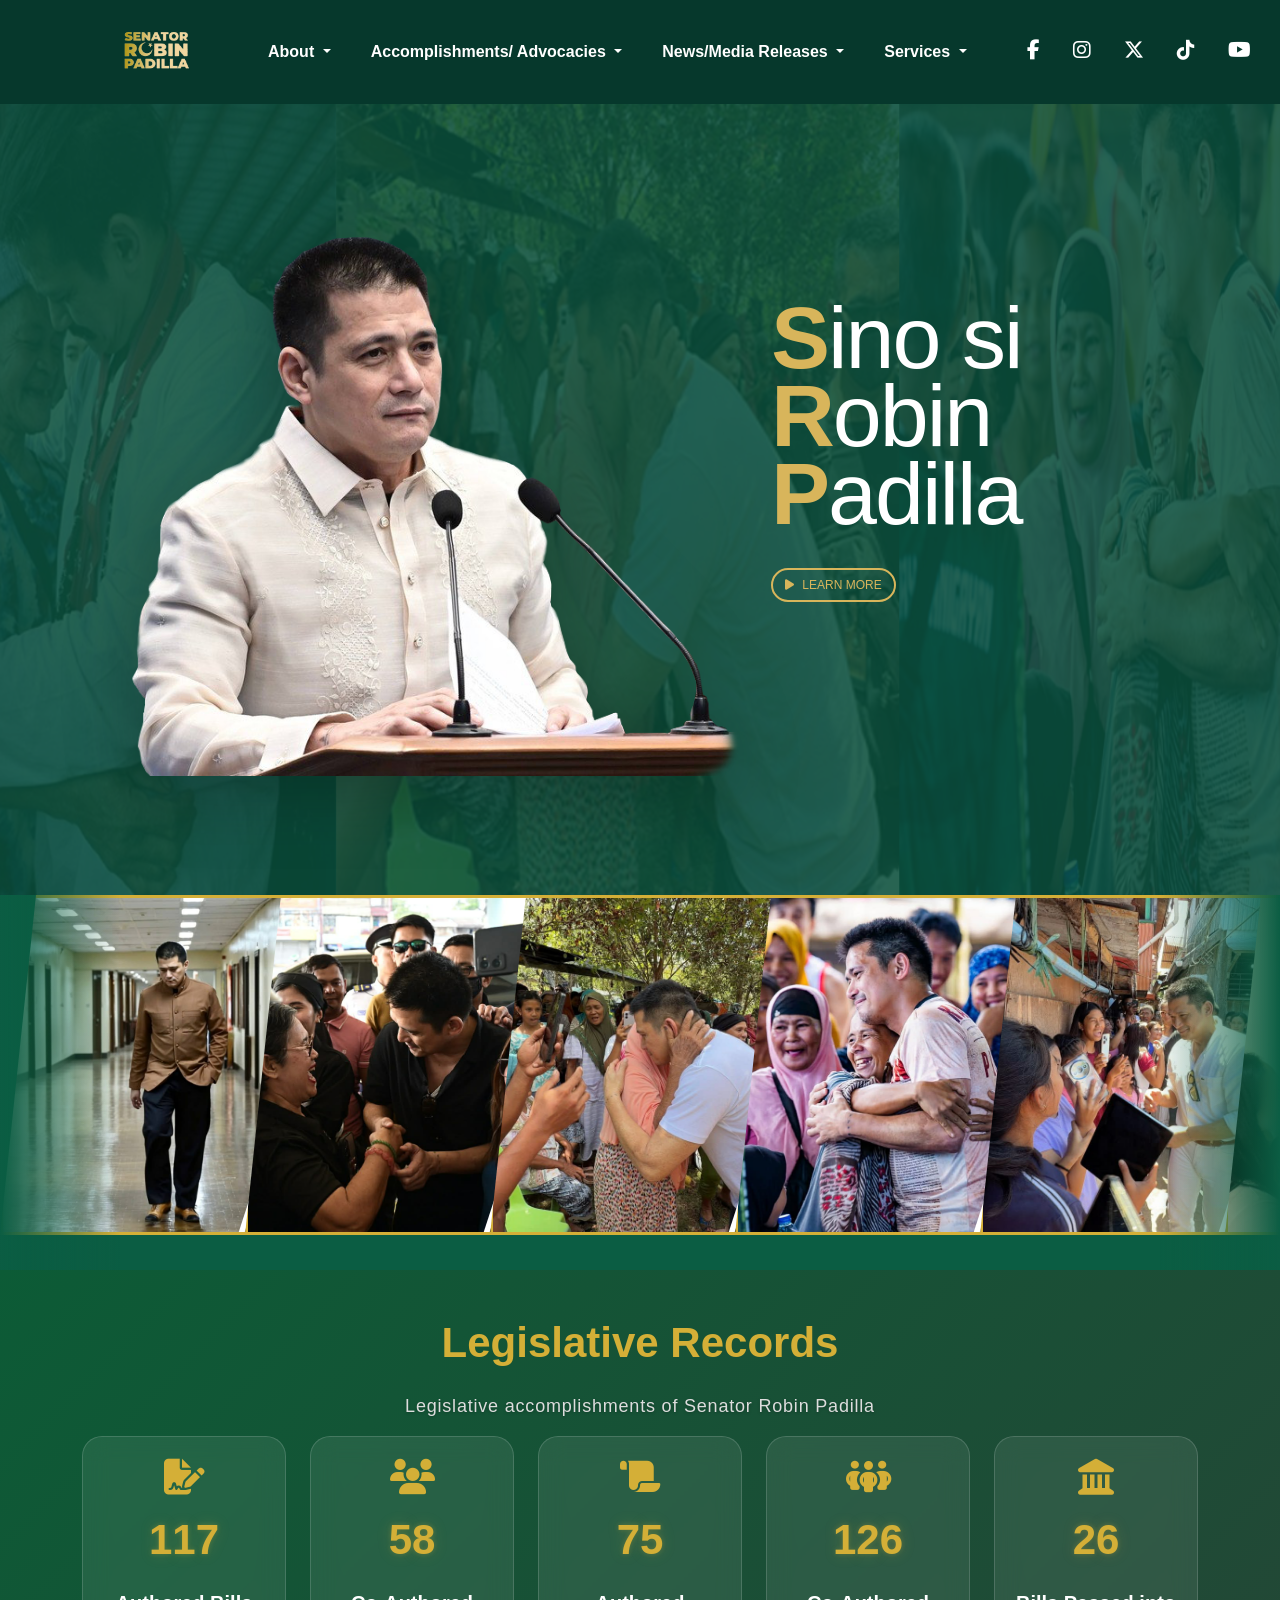
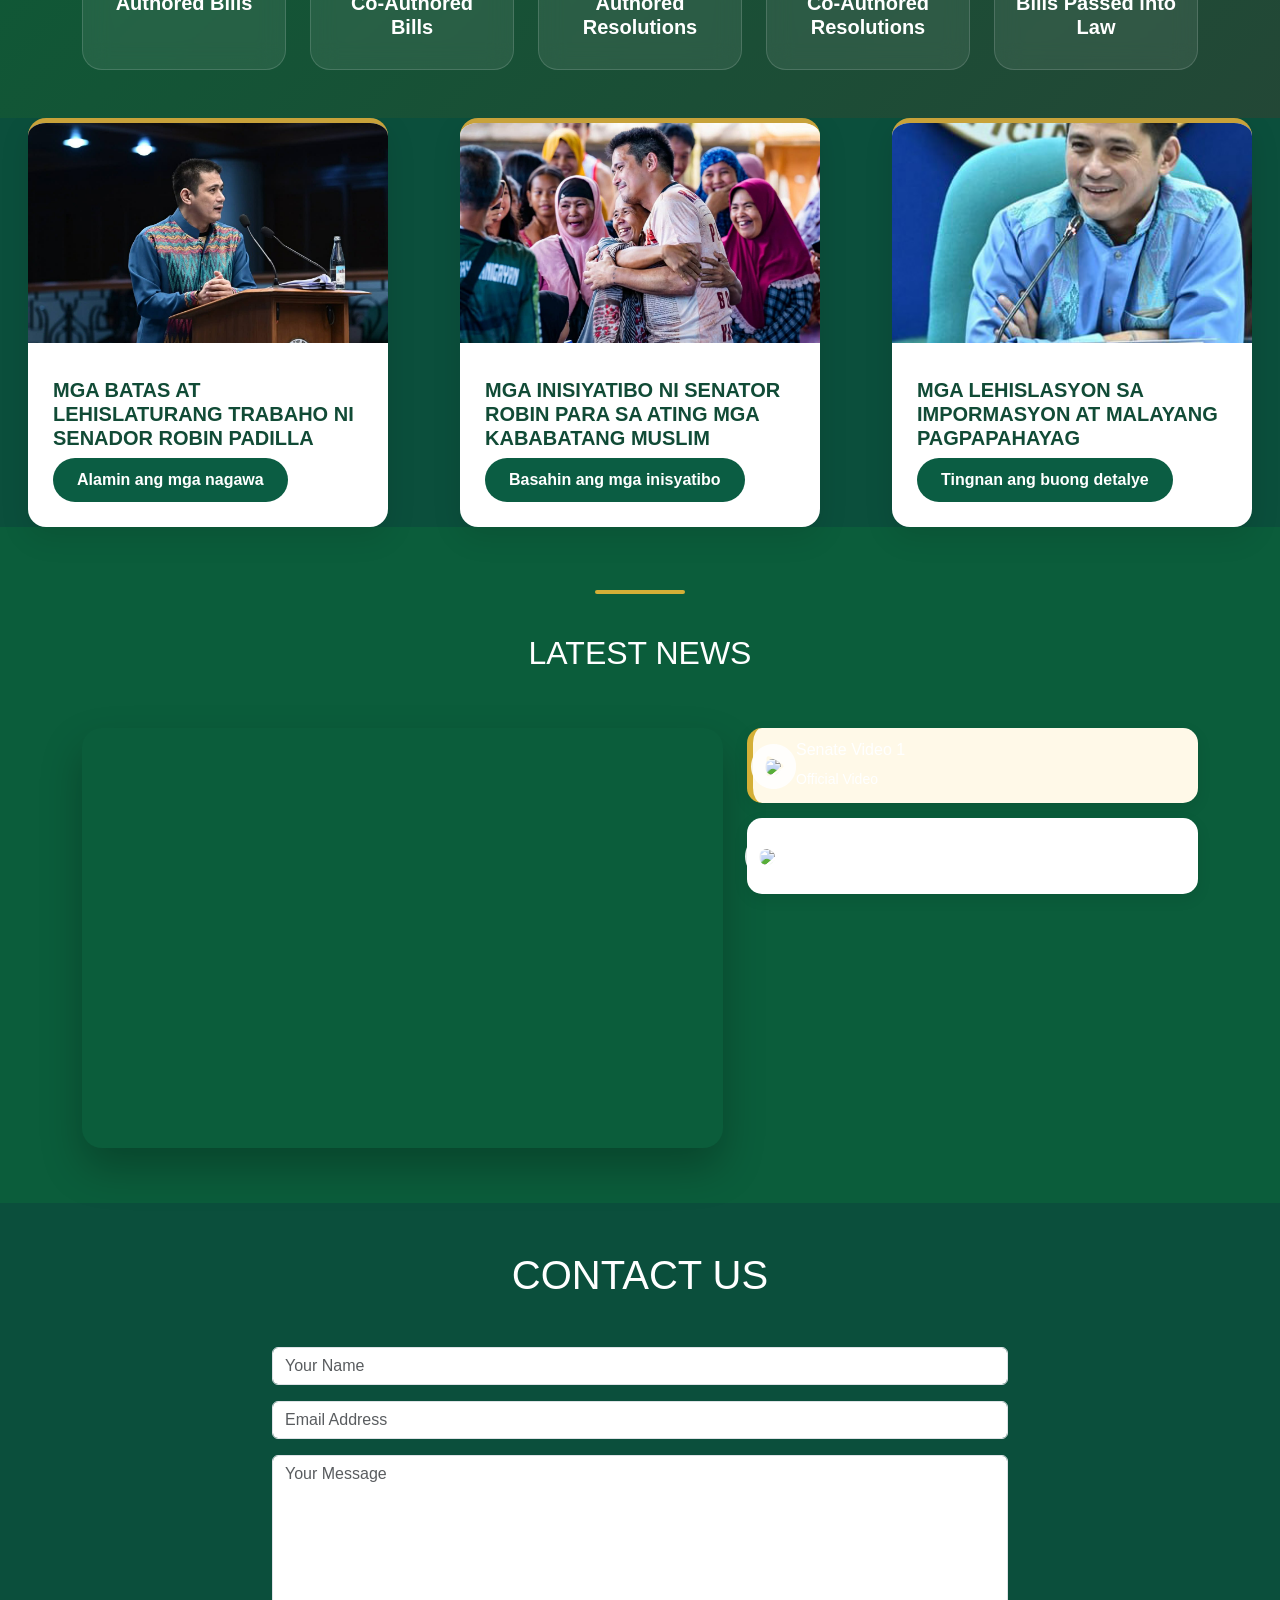
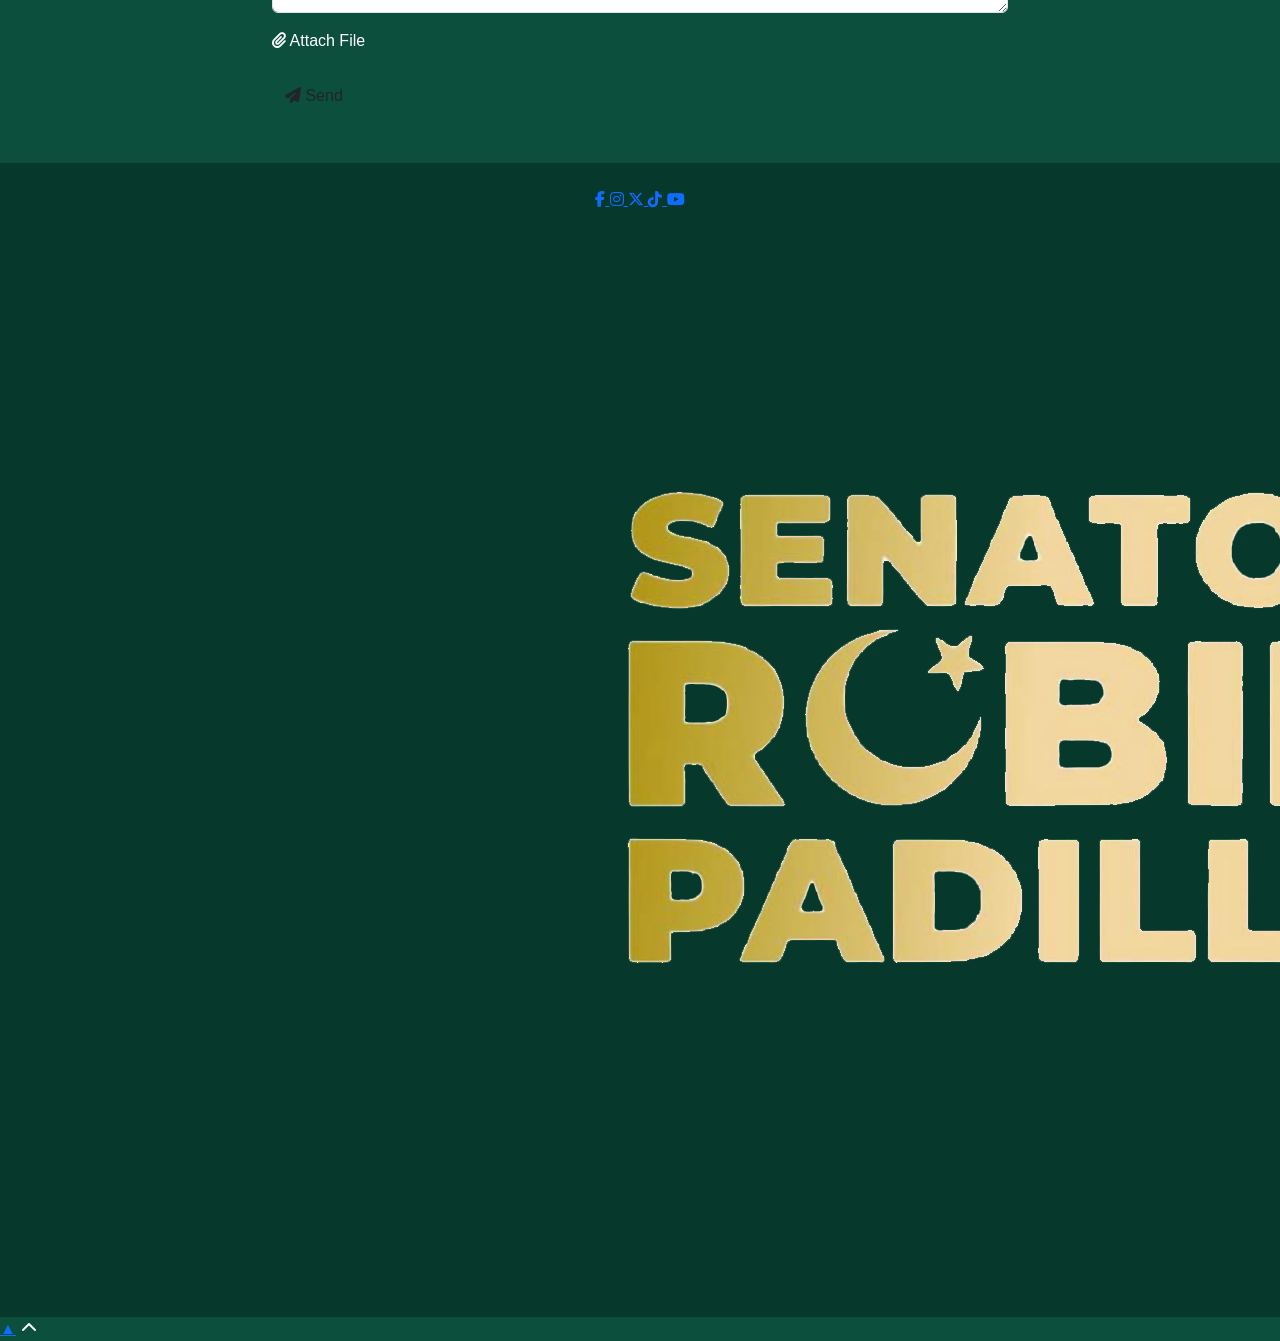
==== commit 6c7320ad: "Update print statement from 'Hello' to 'Goodbye'" ====
--- a/index.html
+++ b/index.html
@@ -6,7 +6,7 @@
 <meta name="viewport" content="width=device-width, initial-scale=1.0">
 
 <title>Office of Senator Robin Padilla</title>
-
+<link rel="stylesheet" href="https://cdnjs.cloudflare.com/ajax/libs/font-awesome/6.6.0/css/all.min.css">
 <link href="https://cdn.jsdelivr.net/npm/bootstrap@5.3.3/dist/css/bootstrap.min.css" rel="stylesheet">
 
 <link rel="stylesheet" href="https://cdnjs.cloudflare.com/ajax/libs/font-awesome/6.6.0/css/all.min.css">
@@ -20,12 +20,9 @@
 <link rel="stylesheet" href="style.css">
 
 </head>
-<script src="https://cdn.jsdelivr.net/npm/bootstrap@5.3.3/dist/js/bootstrap.bundle.min.js"></script>
 
 <script src="https://unpkg.com/aos@2.3.4/dist/aos.js"></script>
 
-<script src="https://cdn.jsdelivr.net/npm/swiper@11/swiper-bundle.min.js"></script>
-
 <script>
 
 
@@ -33,10 +30,6 @@
 
 <body>
 
-AOS.init({
-    duration:1000,
-    once:true
-});
 
 <script src="https://cdn.jsdelivr.net/npm/swiper@11/swiper-bundle.min.js"></script>
 
@@ -97,7 +90,7 @@
     <li>
         <a class="dropdown-item" href="about.html#srp">SRP: Sino si Robin Padilla?</a>
         
-        </a>
+
     </li>
 
     <li>
@@ -269,6 +262,9 @@
 </div>
 
 <div class="col-lg-6">
+    </div>
+
+</div>
 
 <div class="hero-text">
 
@@ -339,7 +335,7 @@
         <!-- Counters -->
         <div class="row g-4 text-center">   
 
-<<div class="col">
+<div class="col">
     <div class="record-card"
          data-bs-toggle="modal"
          data-bs-target="#authoredBillsModal">
@@ -391,11 +387,10 @@
 
 </div>
 
-</section>
 
 </section>  
 
-        <div class="row row-cols-2 row-cols-md-3 row-cols-lg-5 g-4">
+        <div class="row g-3 justify-content-center">
 
             <div class="col-lg-4 col-md-6 col-12">
                 <div class="news-card">
@@ -403,7 +398,7 @@
                     <div class="news-content">
                         <h4>MGA BATAS AT LEHISLATURANG TRABAHO
 NI SENADOR ROBIN PADILLA</h4>
-                        <p>Latest activities and official announcements from the Office of the Senator.</p>
+                        
                         <a href="news1.html" class="btn btn-success">
  Alamin ang mga nagawa</a>
                     </div>
@@ -415,7 +410,7 @@
                     <div class="news-content">
                         <h4>MGA INISIYATIBO NI SENATOR ROBIN PARA
 SA ATING MGA KABABATANG MUSLIM</h4>
-                        <p>Updates on community outreach and public service initiatives.</p>
+                
                         <a href="news1.html" class="btn btn-success">
     Basahin ang mga inisyatibo
 </a>
@@ -429,7 +424,7 @@
                     <div class="news-content">
                         <h4>MGA LEHISLASYON SA IMPORMASYON 
 AT MALAYANG PAGPAPAHAYAG</h4>
-                        <p>Highlights of bills, resolutions, and committee work.</p>
+                       
                         <a href="news1.html" class="btn btn-success">
                             Tingnan ang buong detalye</a>
                     </div>
@@ -442,7 +437,10 @@
 
 </section>
 <section class="latest-videos py-5">
-
+<div class="bg-diamond diamond1"></div>
+<div class="bg-diamond diamond2"></div>
+<div class="bg-diamond diamond3"></div>
+<div class="bg-diamond diamond4"></div>
 <div class="container">
 
 <h2 class="section-title">
@@ -454,7 +452,15 @@
 </p>
 
 <div class="row">
-
+<div class="section-heading text-center mb-5">
+
+    <span class="heading-line"></span>
+
+    <h2 class="heading-title">LATEST NEWS</h2>
+
+    <span class="heading-line"></span>
+
+</div>
     <!-- MAIN VIDEO -->
     <div class="col-lg-7">
 
@@ -505,303 +511,122 @@
 </div>
 
 </section>
-<section class="contact-section">
+<section class="contact-section py-5">
 
     <div class="container">
 
-        <div class="row">
-
-            <div class="col-lg-6">
-
-                <h2>Contact the Office</h2>
-
-                <p>
-                    For inquiries, requests for assistance, or official correspondence,
-                    please use the contact information below.
-                </p>
-
-                <div class="contact-info">
-
-                    <p><i class="fa-solid fa-location-dot"></i> GSIS Building, Financial Center, Pasay City</p>
-
-                    <p><i class="fa-solid fa-phone"></i> (+63) 2 8552-6601</p>
-
-                    <p><i class="fa-solid fa-envelope"></i> info@example.gov.ph</p>
+        <!-- Section Title -->
+        <div class="text-center mb-5">
+
+            <h1 class="contact-title">CONTACT US</h1>
+
+        
+
+        </div>
+
+        <!-- Contact Form -->
+        <div class="row justify-content-center">
+
+            <div class="col-lg-8">
+
+                <div class="contact-card">
+
+                    <input
+                        type="text"
+                        class="form-control mb-3"
+                        placeholder="Your Name">
+
+                    <input
+                        type="email"
+                        class="form-control mb-3"
+                        placeholder="Email Address">
+
+                    <textarea
+                        class="form-control mb-3"
+                        rows="6"
+                        placeholder="Your Message"></textarea>
+
+                    <div class="mb-4">
+
+                        <label for="attachment" class="attach-btn">
+
+                            <i class="fa-solid fa-paperclip"></i>
+
+                            Attach File
+
+                        </label>
+
+                        <input
+                            type="file"
+                            id="attachment"
+                            class="d-none"
+                            accept=".pdf,.doc,.docx,.jpg,.jpeg,.png">
+
+                    </div>
+
+                    <button class="btn send-btn">
+    <i class="fa-solid fa-paper-plane"></i>
+    Send
+</button>
 
                 </div>
 
             </div>
 
-            <div class="col-lg-6">
-
- <input type="text" placeholder="Your Name" class="form-control mb-3">
-
-<input type="email" placeholder="Email Address" class="form-control mb-3">
-
-<textarea
-    class="form-control mb-3"
-    rows="5"
-    placeholder="Your Message">
-</textarea>
-
-<div class="mb-3">
-    <label for="attachment" class="attach-btn">
-        <i class="fa-solid fa-paperclip"></i> Attach File
-    </label>
-
-    <input
-        type="file"
-        id="attachment"
-        class="d-none"
-        accept=".pdf,.doc,.docx,.jpg,.jpeg,.png">
-</div>
-
-<button class="btn btn-warning btn-lg">
-    <i class="fa-solid fa-paper-plane"></i>
-    Send Message
-</button>
+        </div>
 
     </div>
 
 </section>
 
-<section class="about-section">
-
-        <div class="container">
-
-            <div class="row align-items-center">
-
-                <div class="col-lg-6">
-
-                    <img src="image/SRP Logo Gold.png" class="img-fluid about-img" alt="Robin Padilla">
-
-                </div>
-
-            <div class="col-lg-6">
-
-                <h5 class="section-subtitle">ABOUT THE SENATOR</h5>
-
-                <h2>Robin Padilla</h2>
-
-                <p>
-                    Welcome to the Office of Senator Robin Padilla. This website provides information
-                    about legislative work, public service initiatives, and updates from the Office
-                    of the Senator.
-                </p>
-
-                <a href="#" class="learn-btn">
-                    <span class="play">
-                        <i class="fa-solid fa-play"></i>
-                    </span>
-                    READ BIOGRAPHY
-                </a>
-
-            </div>
-
-        </div>
-
-    </div>
+
+
+
+</div>
+
+</div>
 
 </section>
-<section class="legislation">
-
-    <div class="container">
-
-        <h2 class="text-center">Legislative Work</h2>
-        <p class="text-center section-text">
-            Learn more about legislative initiatives and official work of the Office.
-        </p>
-
-        <div class="row g-4">
-
-            <div class="col-md-4">
-                <div class="leg-card">
-                    <i class="fa-solid fa-scale-balanced"></i>
-                    <h4>Bills Filed</h4>
-                    <p>View information about proposed bills and legislative measures.</p>
-                </div>
-            </div>
-
-            <div class="col-md-4">
-                <div class="leg-card">
-                    <i class="fa-solid fa-landmark"></i>
-                    <h4>Resolutions</h4>
-                    <p>Official resolutions and Senate initiatives.</p>
-                </div>
-            </div>
-
-            <div class="col-md-4">
-                <div class="leg-card">
-                    <i class="fa-solid fa-book"></i>
-                    <h4>Committee Work</h4>
-                    <p>Committee participation and legislative reports.</p>
-                </div>
-            </div>
-
-        </div>
-
-    </div>
-
-</section><section id="bills-filed" class="section">
-    <div class="container">
-        <h2>Bills Filed</h2>
-        <p>List of Senate Bills authored and sponsored.</p>
-
-        <div class="card">
-            <h4>Senate Bill No. 1001</h4>
-            <p>Sample Bill Title</p>
-            <small>Status: Pending</small>
-        </div>
-
-        <div class="card">
-            <h4>Senate Bill No. 1002</h4>
-            <p>Sample Bill Title</p>
-            <small>Status: Approved</small>
-        </div>
-    </div>
-</section><section id="laws-resolutions" class="section">
-    <div class="container">
-        <h2>Laws / Resolutions Authored</h2>
-        <p>Resolutions and Republic Acts authored or co-authored.</p>
-
-        <div class="card">
-            <h4>Senate Resolution No. 150</h4>
-            <p>Recognizing outstanding Filipino achievements.</p>
-        </div>
-
-        <div class="card">
-            <h4>Republic Act XXXX</h4>
-            <p>Short description of the enacted law.</p>
-        </div>
-    </div>
-</section><section id="latest-news" class="section">
-    <div class="container">
-        <h2>Latest News</h2>
-
-        <div class="card">
-            <h4>Community Outreach Program</h4>
-            <p>July 18, 2026</p>
-            <p>Senator visits local communities to provide assistance.</p>
-        </div>
-
-        <div class="card">
-            <h4>Senate Hearing</h4>
-            <p>July 10, 2026</p>
-            <p>Participation in committee discussions on national issues.</p>
-        </div>
-    </div>
-</section><section id="services" class="section">
-    <div class="container">
-        <h2>Services</h2>
-
-        <div class="card">
-            <h4>Medical Assistance</h4>
-            <p>Information on available medical assistance programs.</p>
-        </div>
-
-        <div class="card">
-            <h4>Educational Assistance</h4>
-            <p>Scholarship and educational support.</p>
-        </div>
-
-        <div class="card">
-            <h4>Livelihood Assistance</h4>
-            <p>Programs supporting small businesses and employment.</p>
-        </div>
-
-        <div class="card">
-            <h4>Contact the Office</h4>
-            <p>Reach out for concerns, requests, or inquiries.</p>
-        </div>
-    </div>
-</section>
-<!-- ================= SERVICES ================= -->
-
-<section class="services">
-
-<div class="container">
-
-<h2>Office Services</h2>
-
-<div class="row">
-
-<div class="col-md-3">
-
-<div class="service-box">
-
-<i class="fa-solid fa-heart-pulse"></i>
-
-<h4>Medical Assistance</h4>
-
-</div>
-
-</div>
-
-<div class="col-md-3">
-
-<div class="service-box">
-
-<i class="fa-solid fa-graduation-cap"></i>
-
-<h4>Educational Assistance</h4>
-
-</div>
-
-</div>
-
-<div class="col-md-3">
-
-<div class="service-box">
-
-<i class="fa-solid fa-briefcase"></i>
-
-<h4>Livelihood</h4>
-
-</div>
-
-</div>
-
-<div class="col-md-3">
-
-<div class="service-box">
-
-<i class="fa-solid fa-file-lines"></i>
-
-<h4>Request Assistance</h4>
-
-</div>
-
-</div>
-
-</div>
-
-</div>
-
-</section>
 
 <!-- ================= FOOTER ================= -->
-
-
 <footer class="footer">
 
-<div class="container">
-
-<p>
-
-© 2026 Office of Senator Robin Padilla
-
-</p>
-
-<p>
-
-Designed by EPOH
-
-</p>
-
-</div>
+    <div class="container footer-wrapper">
+
+        <div></div>
+
+        <!-- Social Icons -->
+        <div class="footer-socials">
+
+            <a href="https://www.facebook.com/SenRobinhoodPadilla" class="footer-social" target="_blank">
+                <i class="fab fa-facebook-f"></i>
+            </a>
+
+           <a href="https://www.instagram.com/" class="footer-social" target="_blank">
+                <i class="fab fa-instagram"></i>
+
+            <a href="https://x.com/" class="footer-social" target="_blank">
+                <i class="fab fa-x-twitter"></i>
+            </a>
+
+           <a href="https://www.tiktok.com/" class="footer-social" target="_blank">
+                <i class="fab fa-tiktok"></i>
+            </a>
+
+            <a href="https://www.youtube.com/" class="footer-social" target="_blank">
+                <i class="fab fa-youtube"></i>
+            </a>
+
+        </div>
+
+  <!-- Senate Logo -->
+        <a href="index.html" class="footer-logo">
+            <img src="images/senate-logo.png" alt="Senate Logo">
+        </a>
+
+    </div>
 
 </footer>
-
 <script src="https://cdn.jsdelivr.net/npm/bootstrap@5.3.3/dist/js/bootstrap.bundle.min.js"></script>
 
 <script>
@@ -921,64 +746,33 @@
     counters.forEach(counter=>observer.observe(counter));
 
 });
+
+const backToTop = document.getElementById("backToTop");
+
+window.addEventListener("scroll", () => {
+
+    if(window.scrollY > 300){
+        backToTop.classList.add("show");
+    }else{
+        backToTop.classList.remove("show");
+    }
+
+});
+
+backToTop.addEventListener("click", function(e){
+
+    e.preventDefault();
+
+    window.scrollTo({
+        top:0,
+        behavior:"smooth"
+    });
+
+});
 </script>
 
-<!-- Robin Padilla Biography -->
-<div class="offcanvas offcanvas-end text-bg-dark"
-     tabindex="-1"
-     id="robinBio">
-
-    <div class="offcanvas-header border-bottom">
-        <h4 class="offcanvas-title">
-            <span style="color:#d4af37;">Senator Robin Padilla</span>
-        </h4>
-
-        <button type="button"
-                class="btn-close btn-close-white"
-                data-bs-dismiss="offcanvas">
-        </button>
-    </div>
-
-    <div class="offcanvas-body">
-
-        <img src="images/TR.jpg"
-             class="img-fluid rounded mb-3"
-             alt="Robin Padilla">
-
-        <h5>Biography</h5>
-
-        <p>
-            Robinhood Ferdinand Cariño Padilla, popularly known as
-            Robin Padilla, is a Filipino actor, film producer,
-            martial artist, and public servant.
-        </p>
-
-        <p>
-            He was elected Senator of the Republic of the Philippines
-            in 2022 after receiving the highest number of votes in the
-            national elections.
-        </p>
-
-        <p>
-            Throughout his career, he has advocated for peace,
-            public service, cultural preservation, and programs
-            that promote the welfare of the Filipino people.
-        </p>
-
-        <hr>
-
-        <h6>Public Service</h6>
-
-        <ul>
-            <li>Senator of the Republic of the Philippines</li>
-            <li>Advocate for Peace and Unity</li>
-            <li>Supporter of Education and Cultural Heritage</li>
-            <li>Promoter of Sports and Youth Development</li>
-        </ul>
-
-    </div>
-
-</div>
-
+<a href="#" id="backToTop">▲</a>
+    <i class="fas fa-chevron-up"></i>
+</a>
 </body>
 </html>
--- a/style.css
+++ b/style.css
@@ -134,39 +134,30 @@
 =================================*/
 
 .hero{
-
     min-height:100vh;
-
     display:flex;
-
     align-items:center;
-
-    background:linear-gradient(135deg,#0b4f3c,#06382c);
-
     position:relative;
-
     overflow:hidden;
 
+    background:#0b4f3c;
 }
 
 .hero::before{
-
-content:"";
-
-position:absolute;
-
-width:800px;
-
-height:800px;
-
-border-radius:50%;
-
-background:rgba(255,255,255,.05);
-
-right:-250px;
-
-top:-250px;
-
+    content:"";
+    position:absolute;
+    inset:0;
+
+    background:url("images/back.jpg") center center no-repeat;
+    background-size:cover;
+
+    opacity:.12;   /* 0.05 - 0.20 depende sa gusto mo */
+    z-index:0;
+}
+
+.hero > *{
+    position:relative;
+    z-index:1;
 }
 
 .hero-img{
@@ -1416,14 +1407,13 @@
 }
 
 .record-card{
-
     cursor:pointer;
 
     position:relative;
 
     overflow:hidden;
-    background:rgba(255,255,255,.08);
-    border:1px solid rgba(255,255,255,.15);
+    background:rgba(245, 244, 244, 0.08);
+    border:1px solid rgba(250, 248, 248, 0.15);
     backdrop-filter:blur(12px);
     border-radius:20px;
     padding:22px 18px;
@@ -1432,21 +1422,17 @@
 
 }
 .record-card::before{
-
-    content:"";
-
-    position:absolute;
-
-    inset:0;
-
-    background:url("images/senate seal.png") center center no-repeat;
-
-    background-size:200px;
-
-    opacity:.06;
-
-    pointer-events:none;
-
+    content: "";
+
+    position: absolute;
+    inset: 0;
+
+
+    opacity: .08;
+
+    filter: brightness(0) invert(1);
+
+    pointer-events: none;
 }
 .record-card::after{
 
@@ -2436,53 +2422,61 @@
 
 }
 .bill-card{
-
-background:rgba(255,255,255,.08);
-
-backdrop-filter:blur(18px);
-
-border-radius:20px;
-
-padding:35px;
-
-transition:.4s;
-
-border:1px solid rgba(255,255,255,.2);
-
-height:100%;
-
+    background:#fff;
+    border-radius:12px;
+    padding:18px;
+    border-top:4px solid #D4AF37;
+    box-shadow:0 6px 18px rgba(0,0,0,.08);
+    transition:.3s;
+    height:100%;
 }
 
 .bill-card:hover{
-
-transform:translateY(-10px);
-
-box-shadow:0 20px 40px rgba(0,0,0,.25);
-
-}
-
-.bill-card i{
-
-font-size:50px;
-
-color:#D4AF37;
-
-margin-bottom:20px;
-
-}
-
-.bill-card h4{
-
-color:white;
-
-margin-bottom:15px;
-
-}
-
-.bill-card p{
-
-color:#ddd;
-
+    transform:translateY(-5px);
+    box-shadow:0 12px 25px rgba(0,0,0,.12);
+}
+
+.bill-header{
+    display:flex;
+    justify-content:space-between;
+    align-items:center;
+    margin-bottom:10px;
+    flex-wrap:wrap;
+}
+
+.bill-number{
+    background:#6b0f1a;
+    color:#fff !important;
+    padding:4px 12px;
+    border-radius:20px;
+    font-size:12px;
+    font-weight:700;
+}
+
+.bill-date{
+    font-size:12px;
+    color:#777 !important;
+}
+
+.bill-title{
+    font-size:18px;
+    color:#0B5D3B !important;
+    font-weight:700;
+    line-height:1.4;
+    margin-bottom:10px;
+}
+
+.bill-short-title{
+    font-size:13px;
+    color:#D4AF37 !important;
+    margin-bottom:8px;
+}
+
+.bill-description{
+    font-size:13px;
+    color:#555 !important;
+    line-height:1.6;
+    margin-bottom:0;
 }
 .search-box{
 
@@ -2743,12 +2737,22 @@
     }
 
     /* Hero */
-    .hero{
-        flex-direction:column;
-        text-align:center;
-        padding:120px 20px 50px;
-    }
-
+  .hero{
+    position: relative;
+    overflow: hidden;
+}
+
+
+
+.hero > *{
+    position: relative;
+    z-index: 1;
+}
+.hero .container,
+.hero-banner{
+    position: relative;
+    z-index: 1;
+}
     .hero-banner{
         width:100%;
         margin-top:20px;
@@ -2874,3 +2878,43 @@
 }
 
 }
+/* ===== AUTHORED BILLS FIX ===== */
+
+.authored-bills{
+    background:#f8f9fa;
+    color:#222;
+    padding:80px 0;
+}
+
+.authored-bills *{
+    color:inherit;
+}
+
+.authored-bills .section-title{
+    color:#0B5D3B !important;
+}
+
+.bill-card{
+    background:#fff !important;
+    color:#222 !important;
+}
+
+.bill-card h4{
+    color:#0B5D3B !important;
+}
+
+.bill-card p{
+    color:#555 !important;
+}
+
+.bill-card strong{
+    color:#D4AF37 !important;
+}
+
+.bill-number{
+    color:#fff !important;
+}
+
+.bill-date{
+    color:#777 !important;
+}
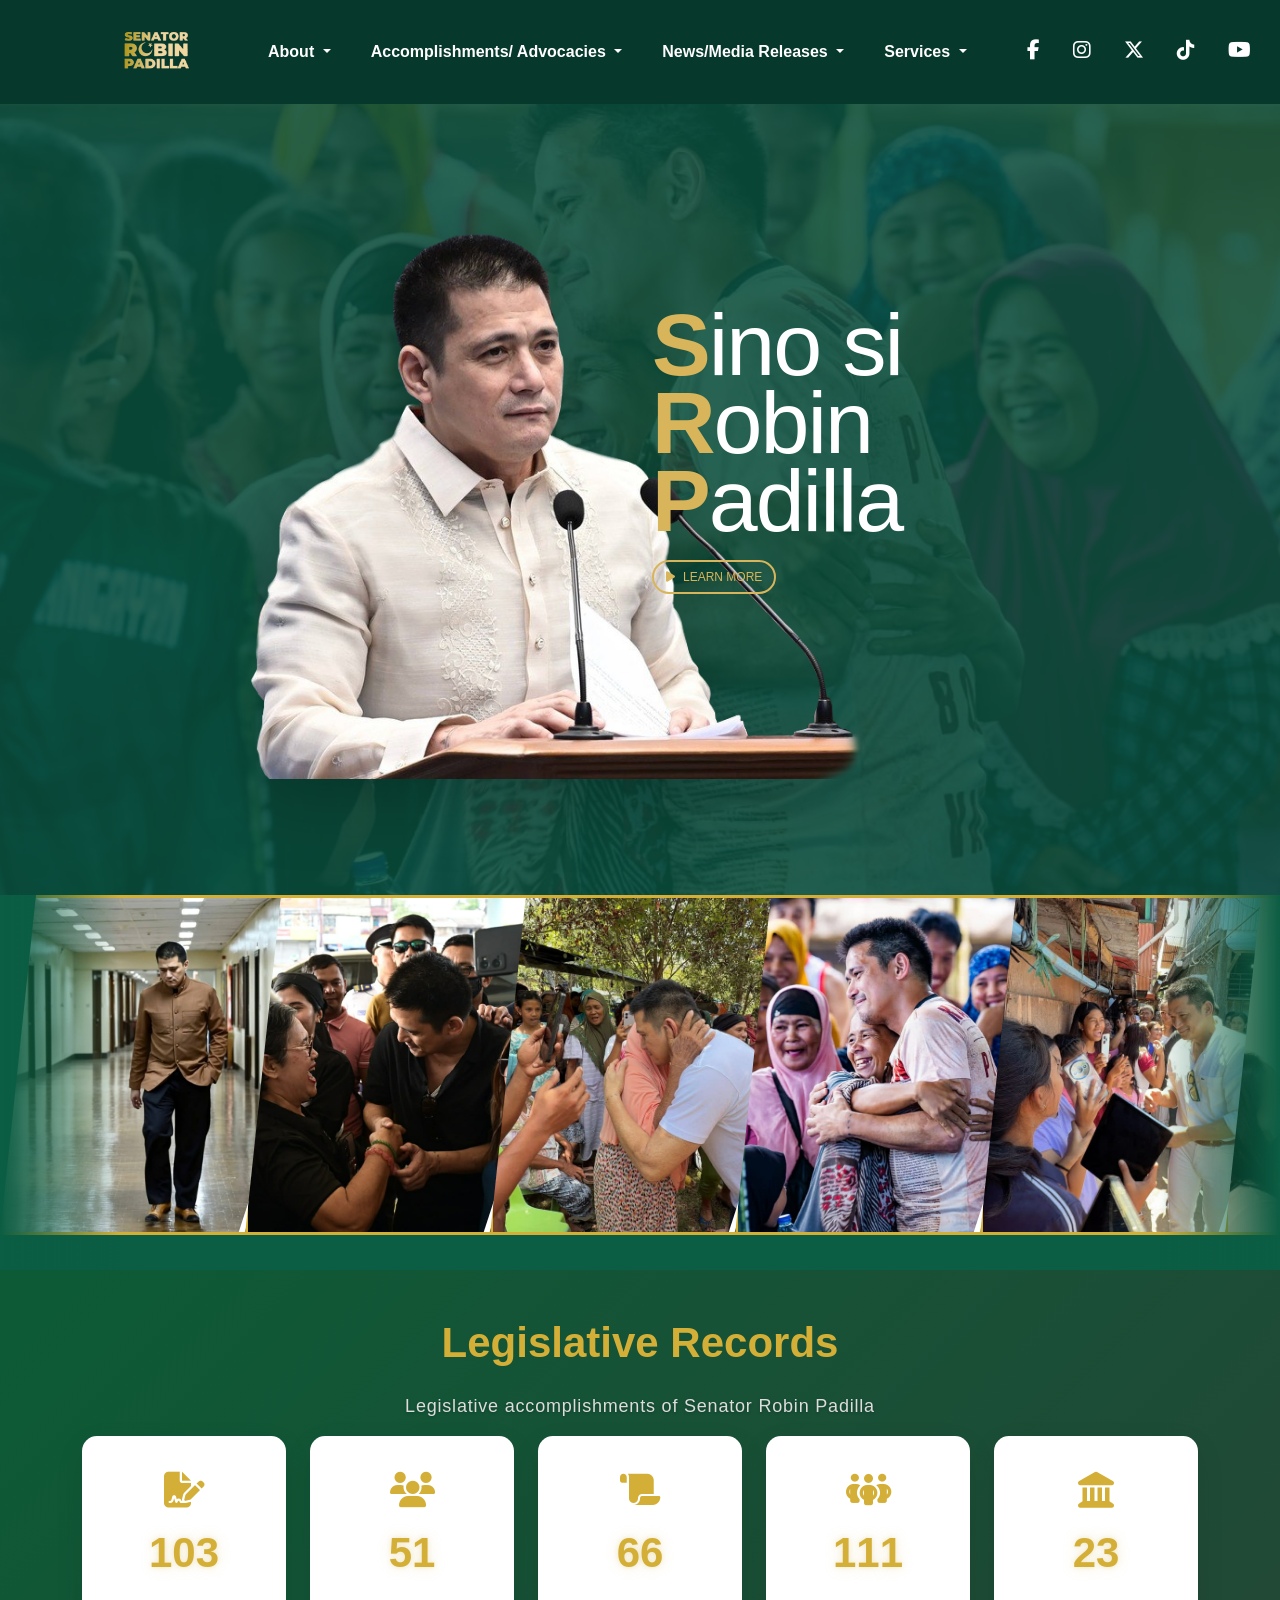
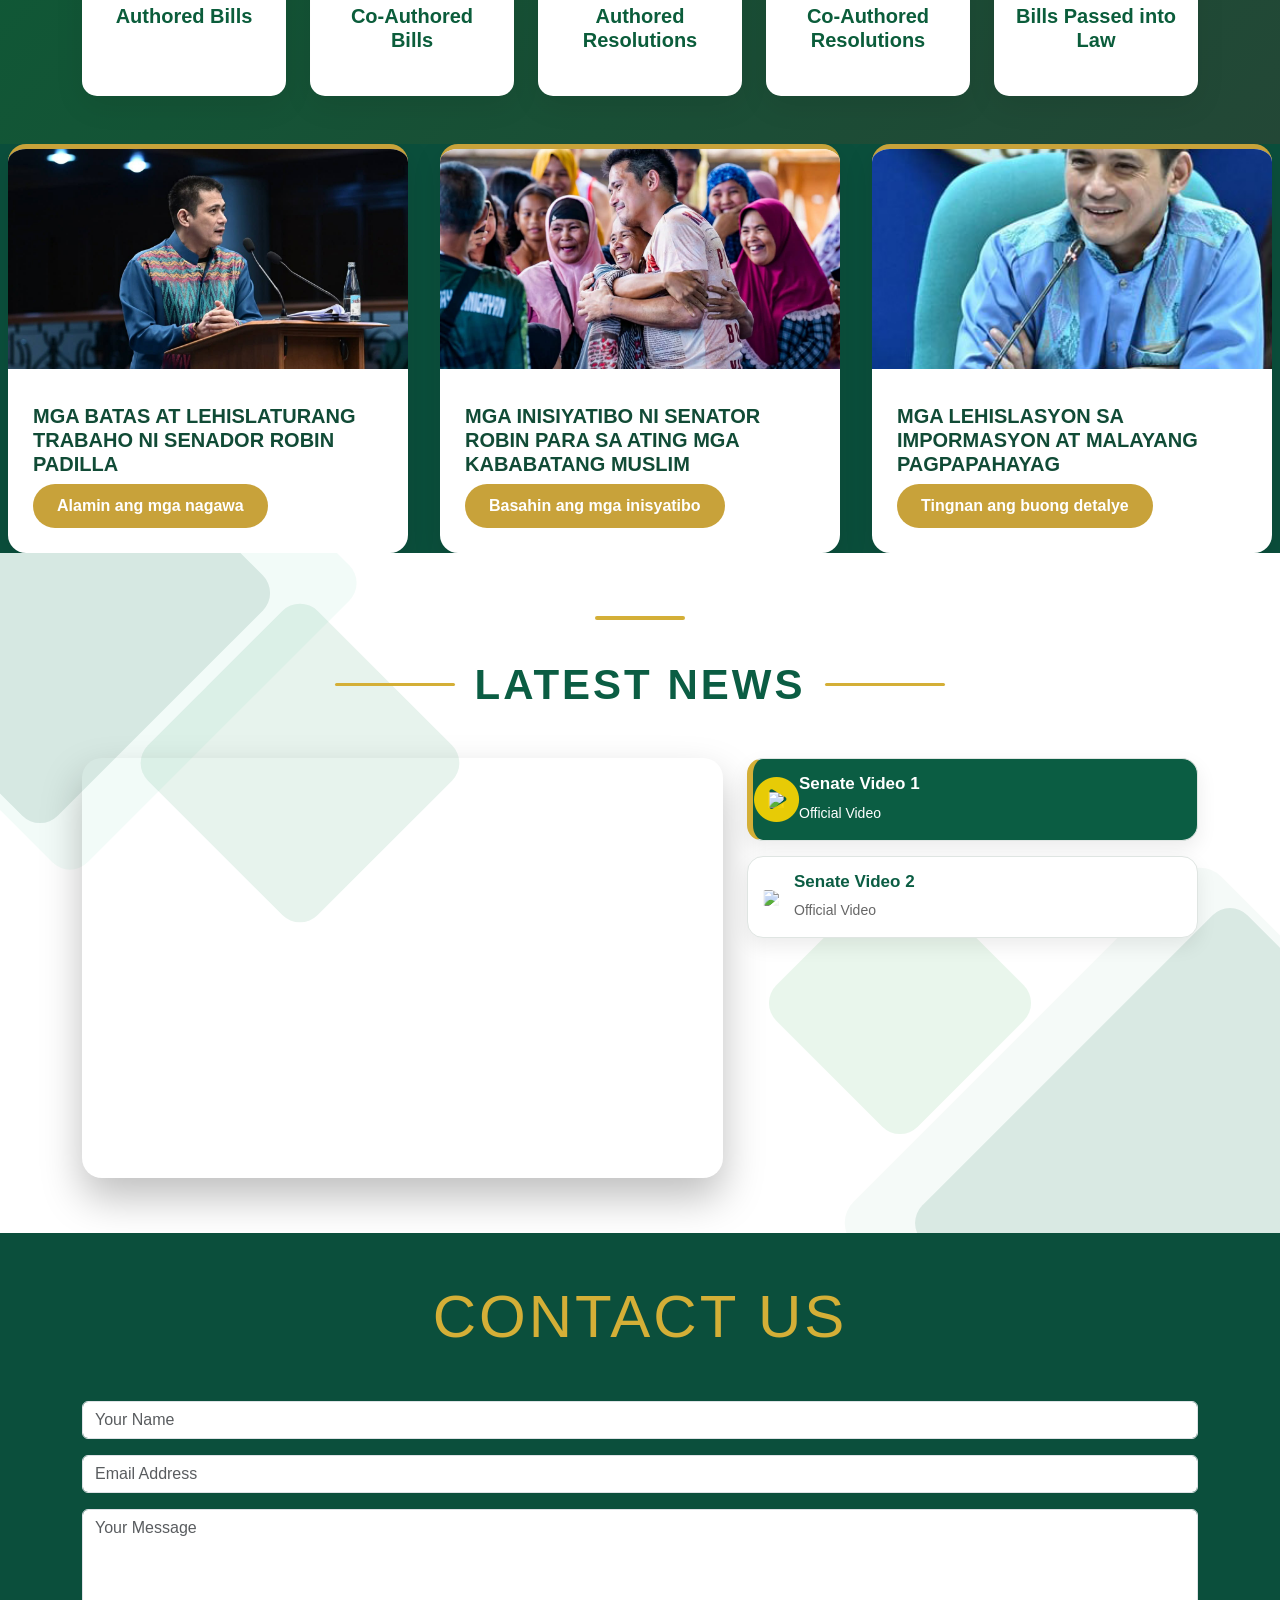
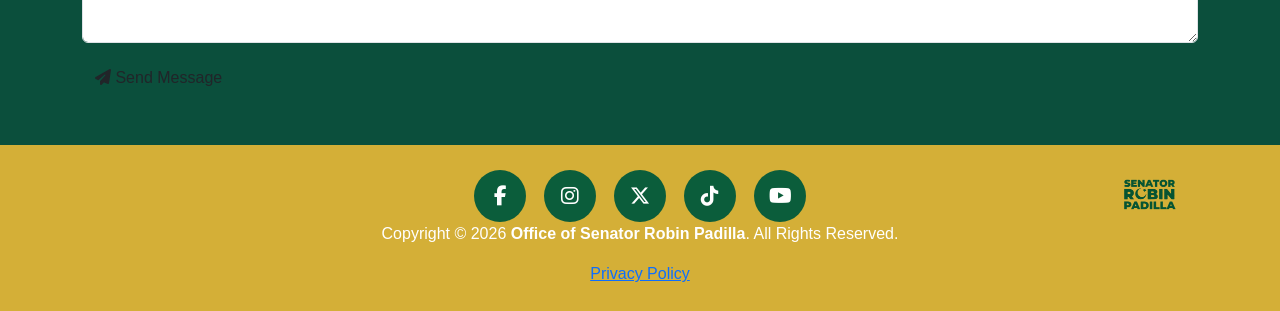
==== commit 8b6a1d5d: "Update index.html" ====
--- a/index.html
+++ b/index.html
@@ -8,7 +8,7 @@
 <title>Office of Senator Robin Padilla</title>
 <link rel="stylesheet" href="https://cdnjs.cloudflare.com/ajax/libs/font-awesome/6.6.0/css/all.min.css">
 <link href="https://cdn.jsdelivr.net/npm/bootstrap@5.3.3/dist/css/bootstrap.min.css" rel="stylesheet">
-
+<link href="https://fonts.googleapis.com/css2?family=Bebas+Neue&display=swap" rel="stylesheet">
 <link rel="stylesheet" href="https://cdnjs.cloudflare.com/ajax/libs/font-awesome/6.6.0/css/all.min.css">
 
 <link href="https://fonts.googleapis.com/css2?family=League+Spartan:wght@400;500;600;700;800&display=swap" rel="stylesheet">
@@ -94,8 +94,8 @@
     </li>
 
     <li>
-       <a class="dropdown-item" href="about.html#biography">Biography</a>
-        </a>
+       <a class="dropdown-item" href="about.html?bio=true">Biography</a>
+        
     </li>
 
     <li>
@@ -248,49 +248,49 @@
 <!-- ================= HERO ================= -->
 
 <section class="hero">
-<div class="hero-banner">
-    <img src="images/robinlogo2.png" class="hero-img img-fluid">
-</div>
-<div class="container">
-
-<div class="row align-items-center">
-
-<div class="col-lg-6">
-
-<div class="hero-image">
-
-</div>
-
-<div class="col-lg-6">
-    </div>
-
-</div>
-
-<div class="hero-text">
-
-<h1 class="hero-title">
-    <span class="word sino"><span class="gold">S</span>ino&nbsp;si</span><br>
-
-    <span class="word robin"><span class="gold">R</span>obin</span><br>
-
-    <span class="word padilla"><span class="gold">P</span>adilla</span>
-</h1>
-
-<p>
-
-</p>
-
-<a href="#" class="learn-btn"
-   data-bs-toggle="offcanvas"
-   data-bs-target="#robinBio">
-    <span class="play-icon">
-        <i class="fas fa-play"></i>
-    </span>
-    LEARN MORE
-</a>
-
-</div>
-
+
+    <div class="container">
+
+        <div class="row align-items-center gy-5">
+
+            <!-- LEFT -->
+            <div class="col-lg-6 ps-lg-5">
+
+                <div class="hero-banner">
+                    <img src="images/robinlogo2.png"
+                         class="hero-img img-fluid"
+                         alt="Robin Padilla">
+                </div>
+
+            </div>
+
+            <!-- RIGHT -->
+            <div class="col-lg-6">
+
+                <div class="hero-text">
+
+                    <h1 class="hero-title">
+                        <span class="word sino"><span class="gold">S</span>ino si</span><br>
+                        <span class="word robin"><span class="gold">R</span>obin</span><br>
+                        <span class="word padilla"><span class="gold">P</span>adilla</span>
+                    </h1>
+
+                    <a class="learn-btn"
+                       data-bs-toggle="offcanvas"
+                       data-bs-target="#bioOffcanvas">
+
+                        <i class="fa-solid fa-play"></i>
+                        LEARN MORE
+
+                    </a>
+
+                </div>
+
+            </div>
+
+        </div>
+
+    </div>
 
 </section>
 
@@ -450,7 +450,7 @@
 <p class="section-subtitle">
 
 </p>
-
+    
 <div class="row">
 <div class="section-heading text-center mb-5">
 
@@ -468,7 +468,7 @@
 
             <iframe id="mainVideo"
 
-            src="https://www.youtube.com/embed/zJOGQoWnppk"
+            src="https://www.youtube.com/embed/HSybZ6ip-2o"
 
             allowfullscreen></iframe>
 
@@ -498,7 +498,7 @@
 <div class="playlist-item" data-video="J9k0DeGr4m0">
 
     <div class="thumb">
-        <img src="https://img.youtube.com/vi/J9k0DeGr4m0/mqdefault.jpg">
+        <img src="https://img.youtube.com/vi/zJOGQoWnppk/mqdefault.jpg">
         <i class="fa-solid fa-circle-play"></i>
     </div>
 
@@ -515,61 +515,44 @@
 
     <div class="container">
 
-        <!-- Section Title -->
-        <div class="text-center mb-5">
-
-            <h1 class="contact-title">CONTACT US</h1>
-
-        
-
-        </div>
-
-        <!-- Contact Form -->
-        <div class="row justify-content-center">
-
-            <div class="col-lg-8">
-
-                <div class="contact-card">
-
-                    <input
-                        type="text"
-                        class="form-control mb-3"
-                        placeholder="Your Name">
-
-                    <input
-                        type="email"
-                        class="form-control mb-3"
-                        placeholder="Email Address">
-
-                    <textarea
-                        class="form-control mb-3"
-                        rows="6"
-                        placeholder="Your Message"></textarea>
-
-                    <div class="mb-4">
-
-                        <label for="attachment" class="attach-btn">
-
-                            <i class="fa-solid fa-paperclip"></i>
-
-                            Attach File
-
-                        </label>
-
-                        <input
-                            type="file"
-                            id="attachment"
-                            class="d-none"
-                            accept=".pdf,.doc,.docx,.jpg,.jpeg,.png">
-
-                    </div>
-
-                    <button class="btn send-btn">
-    <i class="fa-solid fa-paper-plane"></i>
-    Send
-</button>
-
-                </div>
+<!-- Section Title -->
+<div class="text-center mb-5">
+    <h1 class="contact-title">CONTACT US</h1>
+</div>
+
+<div class="contact-form-wrapper">
+
+    <form id="contactForm">
+
+        <input
+            type="text"
+            name="name"
+            class="form-control mb-3"
+            placeholder="Your Name"
+            required>
+
+        <input
+            type="email"
+            name="email"
+            class="form-control mb-3"
+            placeholder="Email Address"
+            required>
+
+        <textarea
+            name="message"
+            class="form-control mb-3"
+            rows="5"
+            placeholder="Your Message"
+            required></textarea>
+
+        <button type="submit" class="btn send-btn">
+            <i class="fa-solid fa-paper-plane"></i>
+            Send Message
+        </button>
+
+    </form>
+
+</div>
 
             </div>
 
@@ -625,39 +608,42 @@
         </a>
 
     </div>
-
+<div class="footer-bottom">
+
+    <p>
+        Copyright © 2026 <strong>Office of Senator Robin Padilla</strong>.
+        All Rights Reserved.
+    </p>
+
+    <a href="privacy-policy.html">Privacy Policy</a>
+
+</div>
 </footer>
 <script src="https://cdn.jsdelivr.net/npm/bootstrap@5.3.3/dist/js/bootstrap.bundle.min.js"></script>
 
 <script>
-document.addEventListener("DOMContentLoaded", function () {
-
-    const counters = document.querySelectorAll(".counter");
-
-    counters.forEach(counter => {
-
-        const target = +counter.getAttribute("data-target");
-        let count = 0;
-
-        const updateCounter = () => {
-
-            const increment = Math.ceil(target / 100);
-
-            if (count < target) {
-
-                count += increment;
-
-                if (count > target) count = target;
-
-                counter.innerText = count;
-
-                requestAnimationFrame(updateCounter);
-
-            }
-
-        };
-
-        updateCounter();
+document.addEventListener("DOMContentLoaded", function(){
+
+    const backToTop = document.getElementById("backToTop");
+
+    if(!backToTop) return;
+
+    window.addEventListener("scroll", function(){
+
+        if(window.scrollY > 300){
+            backToTop.style.display = "flex";
+        }else{
+            backToTop.style.display = "none";
+        }
+
+    });
+
+    backToTop.addEventListener("click", function(){
+
+        window.scrollTo({
+            top:0,
+            behavior:"smooth"
+        });
 
     });
 
@@ -749,30 +735,190 @@
 
 const backToTop = document.getElementById("backToTop");
 
-window.addEventListener("scroll", () => {
-
-    if(window.scrollY > 300){
-        backToTop.classList.add("show");
+window.onscroll = function(){
+
+    if(document.documentElement.scrollTop > 300){
+        backToTop.style.display = "block";
     }else{
-        backToTop.classList.remove("show");
+        backToTop.style.display = "none";
     }
 
-});
-
-backToTop.addEventListener("click", function(e){
-
-    e.preventDefault();
+};
+
+backToTop.onclick = function(){
 
     window.scrollTo({
         top:0,
         behavior:"smooth"
     });
 
+};
+</script>
+
+<button id="backToTop" aria-label="Back to Top">
+    <i class="fas fa-arrow-up"></i>
+</button>
+<script src="https://cdn.jsdelivr.net/npm/bootstrap@5.3.3/dist/js/bootstrap.bundle.min.js"></script>
+<script src="https://cdn.jsdelivr.net/npm/@emailjs/browser@4/dist/email.min.js"></script>
+
+<script>
+emailjs.init("3H2spB5wigUGR_sXO");
+</script>
+<script>
+const form = document.getElementById("contactForm");
+
+form.addEventListener("submit", function(e){
+
+    e.preventDefault();
+
+    emailjs.sendForm(
+        "service_928wl1o",
+        "template_hniebmb",
+        this
+    )
+    .then(function(){
+
+        alert("Message sent successfully!");
+
+        form.reset();
+
+    }, function(error){
+
+        alert("Failed to send message.");
+
+        console.log(error);
+
+    });
+
 });
 </script>
-
-<a href="#" id="backToTop">▲</a>
-    <i class="fas fa-chevron-up"></i>
-</a>
+<div class="offcanvas offcanvas-end biography-panel"
+     tabindex="-1"
+     id="bioOffcanvas">
+
+    <div class="offcanvas-header">
+
+        <h4 class="offcanvas-title">
+            <i class="fa-solid fa-user-tie me-2"></i>
+            Biography
+        </h4>
+
+        <button type="button"
+                class="btn-close btn-close-white"
+                data-bs-dismiss="offcanvas"></button>
+
+    </div>
+
+    <div class="offcanvas-body">
+
+        <!-- Photo -->
+        <div class="text-center">
+
+            <img src="images/TR3.jpg"
+                 class="bio-photo"
+                 alt="Senator Robin Padilla">
+
+        </div>
+
+        <h3 class="bio-name">
+            Senator Robinhood "Robin" Cariño Padilla
+        </h3>
+
+        <p class="bio-position">
+            Senator of the Republic of the Philippines
+        </p>
+
+        <hr>
+
+        <div class="bio-section">
+
+            <h5>
+                <i class="fa-solid fa-book-open"></i>
+                Early Life
+            </h5>
+
+            <p>
+                Robinhood Cariño Padilla was born on November 23, 1969.
+                He became one of the country's most recognized actors,
+                admired for portraying roles that reflected courage,
+                patriotism, and justice.
+            </p>
+
+        </div>
+
+        <div class="bio-section">
+
+            <h5>
+                <i class="fa-solid fa-landmark"></i>
+                Public Service
+            </h5>
+
+            <p>
+                In 2022, he was elected Senator of the Republic of the
+                Philippines with the highest number of votes nationwide.
+                As a legislator, he champions constitutional reforms,
+                education, freedom of information, cultural preservation,
+                and programs that uplift Muslim Filipinos and Indigenous
+                Peoples.
+            </p>
+
+        </div>
+
+        <div class="bio-section">
+
+            <h5>
+                <i class="fa-solid fa-scale-balanced"></i>
+                Legislative Priorities
+            </h5>
+
+            <ul class="bio-list">
+
+                <li>Constitutional Reform</li>
+
+                <li>Freedom of Information</li>
+
+                <li>Education and Youth Development</li>
+
+                <li>Peace and Development</li>
+
+                <li>Cultural Preservation</li>
+
+                <li>Muslim Filipino Welfare</li>
+
+            </ul>
+
+        </div>
+
+        <div class="bio-section">
+
+            <h5>
+                <i class="fa-solid fa-eye"></i>
+                Vision
+            </h5>
+
+            <p>
+                To build a stronger and more united Philippines through
+                inclusive governance, effective legislation, transparency,
+                and equal opportunities for every Filipino.
+            </p>
+
+        </div>
+
+        <div class="text-center mt-4">
+
+            <a href="about.html#biography"
+               class="btn biography-btn">
+
+                Read Full Biography
+
+            </a>
+
+        </div>
+
+    </div>
+
+</div>
+
+</div>
 </body>
 </html>
--- a/style.css
+++ b/style.css
@@ -1,2920 +1,3421 @@
-/* ===============================
-   GLOBAL
-=================================*/
-
-*{
-    margin:0;
-    padding:0;
-    box-sizing:border-box;
-    font-family:'Poppins',sans-serif;
-}
-
-html{
-    scroll-behavior:smooth;
-}
-
-body{
-    background:#0b4f3c;
+    /* ===============================
+    GLOBAL
+    =================================*/
+
+    *{
+        margin:0;
+        padding:0;
+        box-sizing:border-box;
+        font-family:'Poppins',sans-serif;
+    }
+
+    html{
+        scroll-behavior:smooth;
+    }
+
+    body{
+        background:#0b4f3c;
+        color:#fff;
+    }
+
+    /* ===============================
+    NAVBAR
+    =================================*/
+
+    .navbar{
+        background:#06382c;
+        padding:10px 0;
+    }
+
+    .logo{
+        color:#d8b55b !important;
+        font-size:32px;
+        font-weight:800;
+    }
+
+    .nav-link{
+        color:#fff !important;
+        font-weight:500;
+        margin:0 12px;
+    }
+
+    .nav-link:hover{
+        color:#d8b55b !important;
+    }
+
+    /* Dropdown Animation */
+    .dropdown-menu{
+        display:block;
+        opacity:0;
+        visibility:hidden;
+        transform:translateY(20px);
+        transition:all .35s ease;
+        margin-top:12px;
+        border:none;
+        min-width:260px;
+        background:#fff;
+        border-radius:15px;
+        box-shadow:0 15px 40px rgba(0,0,0,.15);
+    }
+
+    /* Show Dropdown */
+    .dropdown:hover>.dropdown-menu,
+    .dropdown-menu.show{
+        opacity:1;
+        visibility:visible;
+        transform:translateY(0);
+    }
+
+    /* Dropdown Items */
+    .dropdown-item{
+        position:relative;
+        overflow:hidden;
+    }
+
+    .dropdown-item::before{
+        content:"";
+        position:absolute;
+        left:0;
+        top:0;
+        width:4px;
+        height:100%;
+        background:#d8b55b;
+        transform:scaleY(0);
+        transition:.3s;
+    }
+
+    .dropdown-item:hover::before{
+        transform:scaleY(1);
+    }
+
+    /* Remove Bootstrap Arrow Animation */
+    .dropdown-toggle::after{
+        transition:.3s;
+    }
+
+    /* Rotate Arrow */
+    .dropdown.show .dropdown-toggle::after,
+    .dropdown:hover .dropdown-toggle::after{
+        transform:rotate(180deg);
+    }
+
+    /* Navbar Button */
+    .menu-btn{
+        position:relative;
+        font-weight:600;
+        transition:.3s;
+    }
+
+    .menu-btn::after{
+        transition:.3s;
+    }
+
+    .menu-btn:hover{
+        color:#0d6efd;
+    }
+
+    .social{
+        margin-left:25px;
+    }
+
+    .social i{
+        color:white;
+        margin-left:15px;
+        font-size:20px;
+        cursor:pointer;
+    }
+
+    .social i:hover{
+        color:#d8b55b;
+    }
+
+    /* ===============================
+    HERO
+    =================================*/
+
+    .hero{
+        min-height:100vh;
+        display:flex;
+        align-items:center;
+        position:relative;
+        overflow:hidden;
+
+        background:#0b4f3c;
+    }
+
+    .hero::before{
+        content:"";
+        position:absolute;
+        inset:0;
+
+        background:url("images/TR1.jpg") center center no-repeat;
+        background-size:cover;
+
+        opacity:.12;   /* 0.05 - 0.20 depende sa gusto mo */
+        z-index:0;
+    }
+
+    .hero > *{
+        position:relative;
+        z-index:1;
+    }
+
+    .hero-img{
+        animation: heroZoom 2s ease;
+        transition:0.5s;
+    }
+
+    .hero-img:hover{
+        transform:scale(1.03);
+    }
+
+    @keyframes heroZoom{
+        from{
+            opacity:0;
+            transform:scale(1.12);
+        }
+        to{
+            opacity:1;
+            transform:scale(1);
+        }
+    }
+
+    .hero-text h1{
+        font-size: 88px;      /* dating 90px */
+        font-weight: 500;     /* manipis */
+        line-height: 78px;
+        margin-bottom: 20px;
+        font-family: "Poppins", sans-serif;
+    }
+
+    .gold{
+        color: #d8b55b;
+        font-size: 110px;      /* dating 110px */
+        font-weight: 600;
+    }
+
+    .gold{
+
+    color:#d8b55b;
+
+    font-size:110px;
+
+    }
+
+    .hero-text p{
+
+    font-size:22px;
+
+    line-height:40px;
+
+    max-width:650px;
+
+    margin-bottom:35px;
+
+    }
+    .hero-text{
+        opacity:0;
+        animation:slideRight 1.2s forwards;
+        animation-delay:.8s;
+    }
+
+    @keyframes slideRight{
+        from{
+            opacity:0;
+            transform:translateX(80px);
+        }
+        to{
+            opacity:1;
+            transform:translateX(0);
+        }
+    }
+    /* ===============================
+    BUTTON
+    =================================*/
+
+    .learn-btn{
+
+    display:inline-flex;
+
+    align-items:center;
+
+    gap:8px;
+
+    padding:6px 12px;
+
+    border:2px solid #d8b55b;
+
+    border-radius:30px;
+
+    text-decoration:none;
+
+    color:#d8b55b;
+    font-size: 12px;
+    font-weight:300;
+
+    transition:.3s;
+
+    }
+
+    .learn-btn:hover{
+
+    background:#d8b55b;
+
+    color:#06382c;
+
+    }
+
+    .play{
+
+    width:28px;
+
+    height:28px;
+
+    background:#d8b55b;
+
+    color:#06382c;
+
+    display:flex;
+
+    align-items:center;
+
+    justify-content:center;
+
+    border-radius:50%;
+
+    font-size:12px;
+
+    }
+
+    /* ===============================
+    SERVICES
+    =================================*/
+
+    .services{
+
+    background:#fff;
+
+    padding:100px 0;
+
+    color:#222;
+
+    }
+
+    .services h2{
+
+    text-align:center;
+
+    font-size:40px;
+
+    margin-bottom:60px;
+
+    font-weight:700;
+
+    }
+
+    .service-box{
+
+    background:white;
+
+    border-radius:20px;
+
+    padding:40px;
+
+    text-align:center;
+
+    box-shadow:0 15px 30px rgba(0,0,0,.1);
+
+    transition:.3s;
+
+    height:100%;
+
+    }
+
+    .service-box:hover{
+
+    transform:translateY(-10px);
+
+    }
+
+    .service-box i{
+
+    font-size:50px;
+
+    color:#0b4f3c;
+
+    margin-bottom:20px;
+
+    }
+
+    .service-box h4{
+
+    font-size:20px;
+
+    font-weight:600;
+
+    }
+
+    /* ===============================
+    FOOTER
+    =================================*/
+
+    footer{
+
+    background:#06382c;
+
+    padding:25px;
+
+    text-align:center;
+
+    color:white;
+
+    }
+
+    /* ===============================
+    MOBILE
+    =================================*/
+
+    @media(max-width:991px){
+
+    .hero{
+
+    padding-top:120px;
+
+    text-align:center;
+
+    }
+
+    .hero-text h1{
+
+    font-size:60px;
+
+    line-height:60px;
+
+    }
+
+    .gold{
+
+    font-size:70px;
+
+    }
+
+    .hero-image img{
+
+    width:350px;
+
+    margin-bottom:40px;
+
+    }
+
+    .hero-text p{
+
+    font-size:18px;
+
+    line-height:30px;
+
+    }
+
+    .social{
+
+    display:none;
+
+    }
+
+    }/* ===============================
+    NEWS
+    =================================*/
+
+    .news{
+        background:#f4f4f4;
+        padding:100px 0;
+    }
+
+    .news h2{
+        text-align:center;
+        font-size:42px;
+        color:#06382c;
+        margin-bottom:50px;
+        font-weight:700;
+    }
+
+    .news-card{
+
+    border-radius:20px;
+
+    overflow:hidden;
+
+    background:white;
+
+    box-shadow:0 15px 40px rgba(0,0,0,.12);
+
+    transition:.4s;
+
+    height:100%;
+
+    }
+
+    .news-card:hover{
+
+    transform:translateY(-10px);
+
+    }
+
+    .news-card img{
+
+    height:220px;
+
+    width:100%;
+
+    object-fit:cover;
+
+    }
+
+    .news-content{
+
+    padding:25px;
+
+    }
+
+    .news-content small{
+
+    color:#888;
+
+    }
+
+    .news-content h4{
+
+    margin-top:10px;
+
+    font-weight:700;
+
+    color:#0B5D3B;
+
+    }
+    /* ===== HERO BANNER ===== */
+
+    .hero-banner{
+        display: flex;
+        justify-content: center;
+        align-items: center;
+        padding:0;
+    }
+
+    .hero-banner{
+        width:150%;
+        display:flex;
+        justify-content:center;
+        align-items:center;
+    }
+    .hero{
+        overflow: hidden;
+    }
+    .hero-banner img{
+        width:95%;
+        max-width:1500px;
+        animation:floatHero 5s ease-in-out infinite;
+    }
+
+    @keyframes floatHero{
+        0%,100%{
+            transform:translateY(0);
+        }
+        50%{
+            transform:translateY(-12px);
+        }
+    }
+    .hero-banner img{
+        animation:heroEntrance 1.2s ease-out;
+    }
+
+    @keyframes heroEntrance{
+        from{
+            opacity:0;
+            transform:scale(.92) translateY(30px);
+        }
+        to{
+            opacity:1;
+            transform:scale(1) translateY(0);
+        }
+    }
+    .hero-banner img{
+        filter:drop-shadow(0 15px 35px rgba(0,0,0,.25));
+    }
+    .hero-banner{
+        margin-top: 80px;   /* palakihin o liitan ang value */
+    }margin-top: 50px;
+    margin-top: 80px;
+    margin-top: 100px;
+    margin-top: 120px;
+    .top-right-logo{
+        position: absolute;
+        top: 10px;
+        right: 20px;
+    }
+
+    .top-right-logo img{
+        width: 70px;
+        height: auto;
+    }.social{
+        display:flex;
+        align-items:center;
+        gap:18px;
+    }
+
+    .right-logo{
+        width:150px;
+        height:auto;
+        transition:0.3s ease;
+    }
+
+    .right-logo:hover{
+            transform:scale(1.08);
+        }
+    }.news-image{
+        width:100%;
+        max-width:2000px;
+        display:block;
+        margin: 50px auto;
+        border-radius: 20px;
+        box-shadow:0 8px 20px rgba(0,0,0,.2);
+        transition:0.4s;
+    }
+
+    .news-image:hover{
+        transform:scale(1.03);
+    }/* ===== NEWS PAGE ===== */
+
+    .news-banner img{
+
+    width:100%;
+
+    height:450px;
+
+    object-fit:cover;
+
+    }
+
+    .news-title{
+
+    font-size:42px;
+
+    font-weight:bold;
+
+    margin-bottom:20px;
+
+    }
+
+    .news-date{
+
+    font-size:18px;
+
+    color:#777;
+
+    margin-bottom:30px;
+
+    }
+
+    .gallery{
+
+    width:100%;
+
+    height:250px;
+
+    object-fit:cover;
+
+    border-radius:15px;
+
+    transition:.4s;
+
+    cursor:pointer;
+
+    margin-bottom:20px;
+
+    }
+
+    .gallery:hover{
+
+    transform:scale(1.05);
+
+    box-shadow:0 15px 35px rgba(0,0,0,.25);
+
+    }/* NEWS HERO */
+
+    .hero-news{
+
+    position:relative;
+
+    }
+
+    .hero-news img{
+
+    width:100%;
+
+    height:500px;
+
+    object-fit:cover;
+
+    }
+
+    .hero-overlay{
+
+    position:absolute;
+
+    top:0;
+
+    left:0;
+
+    width:100%;
+
+    height:100%;
+
+    background:rgba(0,0,0,.45);
+
+    display:flex;
+
+    flex-direction:column;
+
+    justify-content:center;
+
+    align-items:center;
+
     color:#fff;
-}
-
-/* ===============================
-   NAVBAR
-=================================*/
-
-.navbar{
-    background:#06382c;
-    padding:10px 0;
-}
-
-.logo{
-    color:#d8b55b !important;
-    font-size:32px;
-    font-weight:800;
-}
-
-.nav-link{
-    color:#fff !important;
-    font-weight:500;
-    margin:0 12px;
-}
-
-.nav-link:hover{
-    color:#d8b55b !important;
-}
-
-/* Dropdown Animation */
-.dropdown-menu{
-    display:block;
-    opacity:0;
-    visibility:hidden;
-    transform:translateY(20px);
-    transition:all .35s ease;
-    margin-top:12px;
-    border:none;
-    min-width:260px;
-    background:#fff;
+
+    }
+
+    .hero-overlay h1{
+
+    font-size:50px;
+
+    font-weight:bold;
+
+    text-align:center;
+
+    }
+
+    .hero-overlay p{
+
+    font-size:22px;
+
+    }
+
+    /* Gallery */
+
+    .gallery{
+
+    width:100%;
+
+    height:250px;
+
+    object-fit:cover;
+
     border-radius:15px;
-    box-shadow:0 15px 40px rgba(0,0,0,.15);
-}
-
-/* Show Dropdown */
-.dropdown:hover>.dropdown-menu,
-.dropdown-menu.show{
-    opacity:1;
-    visibility:visible;
-    transform:translateY(0);
-}
-
-/* Dropdown Items */
-.dropdown-item{
+
+    transition:.4s;
+
+    cursor:pointer;
+
+    }
+
+    .gallery:hover{
+
+    transform:scale(1.05);
+
+    box-shadow:0 15px 35px rgba(0,0,0,.25);
+
+    }/* PHOTO GALLERY */
+
+    .gallery{
+        width:100%;
+        height:250px;
+        object-fit:cover;
+        border-radius:15px;
+        transition:all .5s ease;
+        cursor:pointer;
+        box-shadow:0 5px 15px rgba(0,0,0,.2);
+    }
+
+    .gallery:hover{
+        transform:scale(1.08);
+        box-shadow:0 20px 40px rgba(0,0,0,.4);
+    }
+    .hero-title{
+        opacity:0;
+        transform:translateX(-100px);
+        animation:slideLeft 1.4s ease forwards;
+    }.hero-title{
+        font-family: "League Spartan", sans-serif;
+        font-size: 88px;
+        font-weight: 700;
+        line-height: .95;
+        letter-spacing: -2px;
+        color: #fff;
+    }
+
+    .hero-title .gold{
+        color: #d8b55b;
+        font-size: inherit;
+        font-weight: 700;
+    }
+
+    @keyframes slideLeft{
+
+        from{
+            opacity:0;
+            transform:translateX(-100px);
+        }
+
+        to{
+            opacity:1;
+            transform:translateX(0);
+        }
+
+    }
+    #latest-news{
+        padding-top: 0;
+        margin-top: 0;
+    }
+
+    .news-badge{
+
+        display:inline-block;
+
+        background:#C8A23A;
+
+        color:#fff;
+
+        padding:6px 16px;
+
+        border-radius:30px;
+
+        font-size:12px;
+
+        font-weight:700;
+
+        letter-spacing:1px;
+
+        margin-bottom:15px;
+
+    }
+    .news-image{
+        width: 100%;
+        display: block;
+        margin: 0;
+        border-radius: 0; /* optional kung gusto hanggang gilid */
+    }.container-fluid{
+        padding-left: 0 !important;
+        padding-right: 0 !important;
+    }
+
+    /* Section */
+    #latest-news{
     position:relative;
+    background:#ffffff;
+    padding:60px 0;
     overflow:hidden;
 }
 
-.dropdown-item::before{
+/* Para nasa ibabaw ang content */
+#latest-news .container{
+    position:relative;
+    z-index:2;
+}
+
+/* Large Diamond - Top Left */
+#latest-news::before{
     content:"";
     position:absolute;
-    left:0;
-    top:0;
-    width:4px;
-    height:100%;
-    background:#d8b55b;
-    transform:scaleY(0);
-    transition:.3s;
-}
-
-.dropdown-item:hover::before{
-    transform:scaleY(1);
-}
-
-/* Remove Bootstrap Arrow Animation */
-.dropdown-toggle::after{
-    transition:.3s;
-}
-
-/* Rotate Arrow */
-.dropdown.show .dropdown-toggle::after,
-.dropdown:hover .dropdown-toggle::after{
-    transform:rotate(180deg);
-}
-
-/* Navbar Button */
-.menu-btn{
-    position:relative;
-    font-weight:600;
-    transition:.3s;
-}
-
-.menu-btn::after{
-    transition:.3s;
-}
-
-.menu-btn:hover{
-    color:#0d6efd;
-}
-
-.social{
-    margin-left:25px;
-}
-
-.social i{
-    color:white;
-    margin-left:15px;
-    font-size:20px;
-    cursor:pointer;
-}
-
-.social i:hover{
-    color:#d8b55b;
-}
-
-/* ===============================
-   HERO
-=================================*/
-
-.hero{
-    min-height:100vh;
-    display:flex;
-    align-items:center;
-    position:relative;
-    overflow:hidden;
-
-    background:#0b4f3c;
-}
-
-.hero::before{
+
+    width:420px;
+    height:420px;
+
+    background:rgba(11,93,67,.08);
+
+    transform:rotate(45deg);
+
+    top:-180px;
+    left:-180px;
+
+    border-radius:35px;
+}
+
+/* Large Diamond - Bottom Right */
+#latest-news::after{
     content:"";
     position:absolute;
+
+    width:500px;
+    height:500px;
+
+    background:rgba(25,135,84,.07);
+
+    transform:rotate(45deg);
+
+    bottom:-220px;
+    right:-220px;
+
+    border-radius:40px;
+}
+
+    /* News Card */
+    .news-card{
+        max-width:400px;
+        margin:auto;
+
+        background:#fff;
+
+        border-radius:18px;
+
+        overflow:hidden;
+
+        box-shadow:0 10px 30px rgba(0,0,0,.10);
+
+        transition:.45s ease;
+
+        border-top:5px solid #C8A23A; /* Gold */
+
+        height:100%;
+    }
+
+    .news-card:hover{
+
+        transform:translateY(-10px);
+
+        box-shadow:0 20px 45px rgba(0,0,0,.18);
+
+    }
+
+    /* Image */
+    .news-card img{
+
+        width:100%;
+        height:220px;   /* Liit nang kaunti */
+
+        object-fit:cover;
+
+        transition:.5s;
+    }
+
+    .news-card:hover img{
+
+        transform:scale(1.08);
+
+    }
+
+    /* Content */
+
+    .news-content{
+
+        padding:25px;
+
+    }
+
+    .news-content h4{
+
+        font-size:20px;
+
+        font-weight:800;
+
+        text-transform:uppercase;
+
+        color:#114B36;
+
+    }
+
+    .news-content p{
+
+        color:#666;
+
+        line-height:1.8;
+
+        font-size:15px;
+
+    }
+
+    /* Button */
+
+    .news-content .btn{
+
+        border-radius:50px;
+
+        padding:10px 24px;
+
+        font-weight:600;
+
+        transition:.4s;
+
+        background:#C8A23A;
+
+        border:none;
+
+    }
+
+    .news-content .btn:hover{
+
+        background:#C8A23A;
+
+        color:#fff;
+
+        transform:translateX(6px);
+
+    }
+
+    @keyframes zoomIn{
+        from{
+            opacity:0;
+            transform:scale(.95);
+        }
+        to{
+            opacity:1;
+            transform:scale(1);
+        }
+    }.slider-container{
+        width:100%;
+        overflow:hidden;
+        position:relative;
+        padding:35px 0;
+        background:#0b5d43;
+    }.slider-container{
+        margin-top:-5px;      /* pwede mong gawing -10px o -15px */
+        padding-top:0;
+    }
+
+    /* Fade sa gilid */
+    .slider-container::before,
+    .slider-container::after{
+        content:"";
+        position:absolute;
+        top:0;
+        width:120px;
+        height:100%;
+        z-index:20;
+        pointer-events:none;
+    }
+
+    .slider-container::before{
+        left:0;
+        background:linear-gradient(to right,#0b5d43,transparent);
+    }
+
+    .slider-container::after{
+        right:0;
+        background:linear-gradient(to left,#0b5d43,transparent);
+    }
+
+    /* Animation */
+    .slider-track{
+        display:flex;
+        align-items:center;
+        width:max-content;
+        animation:slideMove 65s linear infinite;
+    }
+
+    .slider-container:hover .slider-track{
+        animation-play-state:paused;
+    }
+
+    /* Diagonal Panels */
+    .panel{
+
+        width:300px;
+        height:340px;
+
+        overflow:hidden;
+        position:relative;
+        flex-shrink:0;
+
+        margin-left:-55px;
+
+        clip-path:polygon(
+            12% 0,
+            100% 0,
+            88% 100%,
+            0 100%
+        );
+
+        border:3px solid #D4AF37;   /* Gold */
+        box-shadow:0 10px 30px rgba(0,0,0,.25);
+
+        transition:.4s;
+    }
+
+    .panel:first-child{
+        margin-left:0;
+    }
+
+    /* White diagonal divider */
+    .panel::after{
+
+        content:"";
+
+        position:absolute;
+
+        top:0;
+        right:-2px;
+
+        width:6px;
+        height:100%;
+
+        background:white;
+
+        transform:skewX(-18deg);
+
+        z-index:5;
+
+    }
+
+    .panel img{
+
+        width:100%;
+        height:100%;
+
+        object-fit:cover;
+
+        transition:.6s;
+
+    }
+
+    .panel:hover{
+
+        transform:scale(1.05);
+
+        border-color:#FFD700;
+
+        box-shadow:
+            0 20px 45px rgba(0,0,0,.35),
+            0 0 20px rgba(212,175,55,.4);
+
+        z-index:10;
+
+    }
+
+    .panel:hover img{
+
+        transform:scale(1.08);
+
+    }
+
+    @keyframes slideMove{
+
+        from{
+            transform:translateX(0);
+        }
+
+        to{
+            transform:translateX(-50%);
+        }
+
+    }
+
+    .videoSwiper .swiper-pagination{
+        position: absolute;
+        top: -30px;
+        bottom: auto;
+        width: 100%;
+    }
+    .videoSwiper{
+        position: relative;
+        max-width:620px;
+        margin-left:-40px;
+    }
+    
+    .videoSwiper{
+            width:100%;
+            height:520px;
+            overflow:hidden;
+        }
+
+
+    .videoSwiper .swiper-slide{
+        display:flex;
+        justify-content:center;
+        align-items:center;
+    }
+
+    .videoSwiper iframe{
+        width:100%;
+        height:430px;
+        border-radius:15px;
+    }
+
+    .video-pagination{
+        text-align:center;
+        margin-bottom:20px;
+    }
+
+    .video-pagination .swiper-pagination-bullet{
+        width:14px;
+        height:14px;
+        background:white;
+        opacity:.5;
+        margin:0 6px;
+    }
+
+    .video-pagination .swiper-pagination-bullet-active{
+        background:#D4AF37;
+        opacity:1;
+        transform:scale(1.3);
+    }
+
+    .video-list{
+        display:flex;
+        flex-direction:column;
+        gap:15px;
+        margin-top:20px;
+        
+    }
+
+    .video-item{
+        background:#ffffff10;
+        color:#fff;
+        padding:15px;
+        border-radius:10px;
+        cursor:pointer;
+        transition:.3s;
+    }
+
+    .video-item:hover{
+        background:#D4AF37;
+        color:#000;
+    }
+
+    .swiper-button-next,
+    .swiper-button-prev{
+
+        color:#D8B55B;
+
+    }
+
+    .swiper-pagination{
+        position:relative;
+        margin-top:20px;
+        text-align:center;
+    }
+
+    .swiper-pagination-bullet{
+        width:12px;
+        height:12px;
+        background:#ffffff;
+        opacity:.5;
+    }
+
+    .swiper-pagination-bullet-active{
+        width:28px;
+        border-radius:20px;
+        background:#d4af37;
+        opacity:1;
+    }
+    /* ===== Glass Transparent Dropdown ===== */
+
+    .navbar .dropdown-menu{
+
+        background:rgba(6,56,44,.88); /* transparent dark green */
+
+        backdrop-filter:blur(18px);
+        -webkit-backdrop-filter:blur(18px);
+
+        border:1px solid rgba(212,181,91,.25);
+
+        border-radius:18px;
+
+        padding:10px;
+
+        min-width:300px;
+
+        box-shadow:0 15px 40px rgba(0,0,0,.35);
+
+        margin-top:12px;
+
+        animation:dropdownFade .35s ease;
+
+    }
+
+    /* Menu Items */
+
+    .navbar .dropdown-item{
+
+        color:#fff;
+
+        font-size:16px;
+
+        font-weight:500;
+
+        padding:12px 18px;
+
+        border-radius:10px;
+
+        transition:.3s;
+
+    }
+
+    /* Hover */
+
+    .navbar .dropdown-item:hover{
+
+        background:rgba(212,181,91,.18);
+
+        color:#D8B55B;
+
+        padding-left:28px;
+
+    }
+
+    /* Active */
+
+    .navbar .dropdown-item:active{
+
+        background:#D8B55B;
+
+        color:#06382c;
+
+    }
+
+    /* Fade Animation */
+
+    @keyframes dropdownFade{
+
+        from{
+            opacity:0;
+            transform:translateY(12px);
+        }
+
+        to{
+            opacity:1;
+            transform:translateY(0);
+        }
+
+    }.dropdown-item:not(:last-child){
+        border-bottom:1px solid rgba(255,255,255,.08);
+    }.word{
+        display:inline-block;
+        opacity:0;
+    }
+
+    /* Padilla - unang lalabas */
+    .padilla{
+        animation:fadeUp .8s ease forwards;
+        animation-delay:0.2s;
+    }
+
+    /* Robin - pangalawa */
+    .robin{
+        animation:fadeUp .8s ease forwards;
+        animation-delay:0.8s;
+    }
+
+    /* Sino si - huli */
+    .sino{
+        animation:fadeUp .8s ease forwards;
+        animation-delay:1.4s;
+    }
+
+    @keyframes fadeUp{
+        from{
+            opacity:0;
+            transform:translateY(40px);
+        }
+        to{
+            opacity:1;
+            transform:translateY(0);
+        }
+    }
+    /* ABOUT PAGE */
+
+    /* ABOUT HERO */
+
+    .page-hero{
+        background:
+        linear-gradient(rgba(0,0,0,.55),rgba(0,0,0,.55)),
+        url("images/hero-bg.jpg") center/cover;
+
+        padding:170px 20px 90px;
+        color:#fff;
+        text-align:center;
+    }
+
+    .page-hero h1{
+        font-size:52px;
+        font-weight:800;
+        margin-bottom:15px;
+    }
+
+    .page-hero p{
+        font-size:20px;
+        max-width:700px;
+        margin:auto;
+    }
+
+    /* ABOUT SECTION */
+
+    .about-page{
+        padding:80px 0;
+    }
+
+    .about-page:nth-child(even){
+        background:#f8f9fa;
+    }
+
+    .about-page h2{
+        color:#006837;
+        font-weight:700;
+        margin-bottom:25px;
+    }
+
+    .about-page p{
+        line-height:1.9;
+        text-align:justify;
+    }
+    .content-section{
+
+    position:relative;
+
+    overflow:hidden;
+
+    }
+
+    .content-section::before{
+
+    content:"";
+
+    position:absolute;
+
     inset:0;
 
-    background:url("images/back.jpg") center center no-repeat;
-    background-size:cover;
-
-    opacity:.12;   /* 0.05 - 0.20 depende sa gusto mo */
-    z-index:0;
-}
-
-.hero > *{
+    background:url(images/senate-pattern.png) center no-repeat;
+
+    background-size:420px;
+
+    opacity:.04;
+
+    pointer-events:none;
+
+    }
+
+    .section-title{
+
+    font-size:42px;
+
+    font-weight:700;
+
+    color:#0B5D3B;
+
+    }
+    .section-title::after{
+
+    content:"";
+
+    display:block;
+
+    width:90px;
+
+    height:4px;
+
+    background:#D4AF37;
+
+    margin:15px auto;
+
+    border-radius:20px;
+
+    }
+    .section-subtitle{
+
+    color:#D4AF37;
+
+    margin-bottom:40px;
+
+    }
+    .records-subtitle{
+        color:#d4af37;
+        text-shadow:0 1px 3px rgba(0,0,0,.25);
+        font-size:18px;
+        font-weight:500;
+        letter-spacing:.8px;
+    }
+    .records-section{
+        padding: 35px 0;
+        background:linear-gradient(135deg,#0c5b36,#234736);
+        color:#fff;
+        position:relative;
+        overflow:hidden;
+    }
+
+    .records-section h2{
+        margin-bottom:25px;
+        font-size:42px;
+        font-weight:700;
+        color:#D4AF37;
+    }
+
+    .records-section p{
+        color:#ddd;
+        
+    }
+
+    .record-card{
+        cursor:pointer;
+
+        position:relative;
+
+        overflow:hidden;
+        background:rgba(245, 244, 244, 0.08);
+        border:1px solid rgba(250, 248, 248, 0.15);
+        backdrop-filter:blur(12px);
+        border-radius:20px;
+        padding:22px 18px;
+        transition:.35s;
+        height:100%;
+
+    }
+    .record-card::before{
+        content: "";
+
+        position: absolute;
+        inset: 0;
+
+
+        opacity: .08;
+
+        filter: brightness(0) invert(1);
+
+        pointer-events: none;
+    }
+    .record-card::after{
+
+        content:"";
+
+        position:absolute;
+
+        top:-100%;
+
+        left:-100%;
+
+        width:100%;
+
+        height:100%;
+
+        background:linear-gradient(
+            120deg,
+            transparent,
+            rgba(255,255,255,.18),
+            transparent
+        );
+
+        transform:rotate(25deg);
+
+        transition:.8s;
+
+    }
+
+    .record-card:hover::after{
+
+        top:100%;
+
+        left:100%;
+
+    }
+
+    .record-card:hover{
+
+        transform:translateY(-12px) scale(1.03);
+
+    }
+    .record-card{
+    background: #fff;
+    border-radius: 15px;
+    padding: 35px 20px;
+    box-shadow: 0 10px 30px rgba(0,0,0,.08);
+    transition: .3s;
+}
+
+.record-card:hover{
+    transform: translateY(-8px);
+    box-shadow: 0 15px 40px rgba(0,0,0,.12);
+}
+
+    .record-card i{
+        font-size:36px;
+        color:#D4AF37;
+        margin-bottom:20px;
+    }
+
+    .counter{
+
+        color:#D4AF37;
+
+        text-shadow:
+
+        0 0 5px rgba(212,175,55,.25),
+
+        0 0 15px rgba(212,175,55,.2);
+
+    }
+
+    .record-card:hover .record-icon{
+
+        animation:bounce .8s;
+
+    }
+
+    @keyframes bounce{
+
+    0%{
+
+    transform:scale(1);
+
+    }
+
+    40%{
+
+    transform:scale(1.18);
+
+    }
+
+    70%{
+
+    transform:scale(.95);
+
+    }
+
+    100%{
+
+    transform:scale(1);
+
+    }
+
+    }
+
+    .record-card h5{
+    margin-top:15px;
+    font-weight:600;
+    color:#0B5D3B;
+}
+
+    .latest-videos{
     position:relative;
-    z-index:1;
-}
-
-.hero-img{
-    animation: heroZoom 2s ease;
-    transition:0.5s;
-}
-
-.hero-img:hover{
-    transform:scale(1.03);
-}
-
-@keyframes heroZoom{
-    from{
-        opacity:0;
-        transform:scale(1.12);
-    }
-    to{
-        opacity:1;
-        transform:scale(1);
-    }
-}
-
-.hero-text h1{
-    font-size: 88px;      /* dating 90px */
-    font-weight: 500;     /* manipis */
-    line-height: 78px;
-    margin-bottom: 20px;
-    font-family: "Poppins", sans-serif;
-}
-
-.gold{
-    color: #d8b55b;
-    font-size: 110px;      /* dating 110px */
-    font-weight: 600;
-}
-
-.gold{
-
-color:#d8b55b;
-
-font-size:110px;
-
-}
-
-.hero-text p{
-
-font-size:22px;
-
-line-height:40px;
-
-max-width:650px;
-
-margin-bottom:35px;
-
-}
-.hero-text{
-    opacity:0;
-    animation:slideRight 1.2s forwards;
-    animation-delay:.8s;
-}
-
-@keyframes slideRight{
-    from{
-        opacity:0;
-        transform:translateX(80px);
-    }
-    to{
-        opacity:1;
-        transform:translateX(0);
-    }
-}
-/* ===============================
-   BUTTON
-=================================*/
-
-.learn-btn{
-
-display:inline-flex;
-
-align-items:center;
-
-gap:8px;
-
-padding:6px 12px;
-
-border:2px solid #d8b55b;
-
-border-radius:30px;
-
-text-decoration:none;
-
-color:#d8b55b;
-font-size: 12px;
-font-weight:300;
-
-transition:.3s;
-
-}
-
-.learn-btn:hover{
-
-background:#d8b55b;
-
-color:#06382c;
-
-}
-
-.play{
-
-width:28px;
-
-height:28px;
-
-background:#d8b55b;
-
-color:#06382c;
-
-display:flex;
-
-align-items:center;
-
-justify-content:center;
-
-border-radius:50%;
-
-font-size:12px;
-
-}
-
-/* ===============================
-   SERVICES
-=================================*/
-
-.services{
-
-background:#fff;
-
-padding:100px 0;
-
-color:#222;
-
-}
-
-.services h2{
-
-text-align:center;
-
-font-size:40px;
-
-margin-bottom:60px;
-
-font-weight:700;
-
-}
-
-.service-box{
-
-background:white;
-
-border-radius:20px;
-
-padding:40px;
-
-text-align:center;
-
-box-shadow:0 15px 30px rgba(0,0,0,.1);
-
-transition:.3s;
-
-height:100%;
-
-}
-
-.service-box:hover{
-
-transform:translateY(-10px);
-
-}
-
-.service-box i{
-
-font-size:50px;
-
-color:#0b4f3c;
-
-margin-bottom:20px;
-
-}
-
-.service-box h4{
-
-font-size:20px;
-
-font-weight:600;
-
-}
-
-/* ===============================
-   FOOTER
-=================================*/
-
-footer{
-
-background:#06382c;
-
-padding:25px;
-
-text-align:center;
-
-color:white;
-
-}
-
-/* ===============================
-   MOBILE
-=================================*/
-
-@media(max-width:991px){
-
-.hero{
-
-padding-top:120px;
-
-text-align:center;
-
-}
-
-.hero-text h1{
-
-font-size:60px;
-
-line-height:60px;
-
-}
-
-.gold{
-
-font-size:70px;
-
-}
-
-.hero-image img{
-
-width:350px;
-
-margin-bottom:40px;
-
-}
-
-.hero-text p{
-
-font-size:18px;
-
-line-height:30px;
-
-}
-
-.social{
-
-display:none;
-
-}
-
-}/* ===============================
-   NEWS
-=================================*/
-
-.news{
-    background:#f4f4f4;
-    padding:100px 0;
-}
-
-.news h2{
-    text-align:center;
-    font-size:42px;
-    color:#06382c;
-    margin-bottom:50px;
-    font-weight:700;
-}
-
-.news-card{
-
-border-radius:20px;
-
-overflow:hidden;
-
-background:white;
-
-box-shadow:0 15px 40px rgba(0,0,0,.12);
-
-transition:.4s;
-
-height:100%;
-
-}
-
-.news-card:hover{
-
-transform:translateY(-10px);
-
-}
-
-.news-card img{
-
-height:220px;
-
-width:100%;
-
-object-fit:cover;
-
-}
-
-.news-content{
-
-padding:25px;
-
-}
-
-.news-content small{
-
-color:#888;
-
-}
-
-.news-content h4{
-
-margin-top:10px;
-
-font-weight:700;
-
-color:#0B5D3B;
-
-}
-/* ===== HERO BANNER ===== */
-
-.hero-banner{
-    display: flex;
-    justify-content: center;
-    align-items: center;
-    padding:0;
-}
-
-.hero-banner{
-    width:150%;
-    display:flex;
-    justify-content:center;
-    align-items:center;
-}
-.hero{
-    overflow: hidden;
-}
-.hero-banner img{
-    width:95%;
-    max-width:1500px;
-    animation:floatHero 5s ease-in-out infinite;
-}
-
-@keyframes floatHero{
-    0%,100%{
-        transform:translateY(0);
-    }
-    50%{
-        transform:translateY(-12px);
-    }
-}
-.hero-banner img{
-    animation:heroEntrance 1.2s ease-out;
-}
-
-@keyframes heroEntrance{
-    from{
-        opacity:0;
-        transform:scale(.92) translateY(30px);
-    }
-    to{
-        opacity:1;
-        transform:scale(1) translateY(0);
-    }
-}
-.hero-banner img{
-    filter:drop-shadow(0 15px 35px rgba(0,0,0,.25));
-}
-.hero-banner{
-    margin-top: 80px;   /* palakihin o liitan ang value */
-}margin-top: 50px;
-margin-top: 80px;
-margin-top: 100px;
-margin-top: 120px;
-.top-right-logo{
-    position: absolute;
-    top: 10px;
-    right: 20px;
-}
-
-.top-right-logo img{
-    width: 70px;
-    height: auto;
-}.social{
-    display:flex;
-    align-items:center;
-    gap:18px;
-}
-
-.right-logo{
-    width:150px;
-    height:auto;
-    transition:0.3s ease;
-}
-
-.right-logo:hover{
-        transform:scale(1.08);
-    }
-}.news-image{
-    width:100%;
-    max-width:2000px;
-    display:block;
-    margin: 50px auto;
-    border-radius: 20px;
-    box-shadow:0 8px 20px rgba(0,0,0,.2);
-    transition:0.4s;
-}
-
-.news-image:hover{
-    transform:scale(1.03);
-}/* ===== NEWS PAGE ===== */
-
-.news-banner img{
-
-width:100%;
-
-height:450px;
-
-object-fit:cover;
-
-}
-
-.news-title{
-
-font-size:42px;
-
-font-weight:bold;
-
-margin-bottom:20px;
-
-}
-
-.news-date{
-
-font-size:18px;
-
-color:#777;
-
-margin-bottom:30px;
-
-}
-
-.gallery{
-
-width:100%;
-
-height:250px;
-
-object-fit:cover;
-
-border-radius:15px;
-
-transition:.4s;
-
-cursor:pointer;
-
-margin-bottom:20px;
-
-}
-
-.gallery:hover{
-
-transform:scale(1.05);
-
-box-shadow:0 15px 35px rgba(0,0,0,.25);
-
-}/* NEWS HERO */
-
-.hero-news{
-
-position:relative;
-
-}
-
-.hero-news img{
-
-width:100%;
-
-height:500px;
-
-object-fit:cover;
-
-}
-
-.hero-overlay{
-
-position:absolute;
-
-top:0;
-
-left:0;
-
-width:100%;
-
-height:100%;
-
-background:rgba(0,0,0,.45);
-
-display:flex;
-
-flex-direction:column;
-
-justify-content:center;
-
-align-items:center;
-
-color:#fff;
-
-}
-
-.hero-overlay h1{
-
-font-size:50px;
-
-font-weight:bold;
-
-text-align:center;
-
-}
-
-.hero-overlay p{
-
-font-size:22px;
-
-}
-
-/* Gallery */
-
-.gallery{
-
-width:100%;
-
-height:250px;
-
-object-fit:cover;
-
-border-radius:15px;
-
-transition:.4s;
-
-cursor:pointer;
-
-}
-
-.gallery:hover{
-
-transform:scale(1.05);
-
-box-shadow:0 15px 35px rgba(0,0,0,.25);
-
-}/* PHOTO GALLERY */
-
-.gallery{
-    width:100%;
-    height:250px;
-    object-fit:cover;
-    border-radius:15px;
-    transition:all .5s ease;
-    cursor:pointer;
-    box-shadow:0 5px 15px rgba(0,0,0,.2);
-}
-
-.gallery:hover{
-    transform:scale(1.08);
-    box-shadow:0 20px 40px rgba(0,0,0,.4);
-}
-.hero-title{
-    opacity:0;
-    transform:translateX(-100px);
-    animation:slideLeft 1.4s ease forwards;
-}.hero-title{
-    font-family: "League Spartan", sans-serif;
-    font-size: 88px;
-    font-weight: 700;
-    line-height: .95;
-    letter-spacing: -2px;
-    color: #fff;
-}
-
-.hero-title .gold{
-    color: #d8b55b;
-    font-size: inherit;
-    font-weight: 700;
-}
-
-@keyframes slideLeft{
-
-    from{
-        opacity:0;
-        transform:translateX(-100px);
-    }
-
-    to{
-        opacity:1;
-        transform:translateX(0);
-    }
-
-}
-#latest-news{
-    padding-top: 0;
-    margin-top: 0;
-}
-
-.news-badge{
-
-    display:inline-block;
-
-    background:#C8A23A;
-
-    color:#fff;
-
-    padding:6px 16px;
-
-    border-radius:30px;
-
-    font-size:12px;
-
-    font-weight:700;
-
-    letter-spacing:1px;
-
-    margin-bottom:15px;
-
-}
-.news-image{
-    width: 100%;
-    display: block;
-    margin: 0;
-    border-radius: 0; /* optional kung gusto hanggang gilid */
-}.container-fluid{
-    padding-left: 0 !important;
-    padding-right: 0 !important;
-}
-
-/* Section */
-#latest-news{
-    background:#f8f9fa;
-    padding:70px 0;
-}
-
-/* News Card */
-.news-card{
-    max-width:360px;
-    margin:auto;
-
     background:#fff;
-
-    border-radius:18px;
-
+    padding:90px 0;
     overflow:hidden;
-
-    box-shadow:0 10px 30px rgba(0,0,0,.10);
-
-    transition:.45s ease;
-
-    border-top:5px solid #C8A23A; /* Gold */
-
-    height:100%;
-}
-
-.news-card:hover{
-
-    transform:translateY(-10px);
-
-    box-shadow:0 20px 45px rgba(0,0,0,.18);
-
-}
-
-/* Image */
-.news-card img{
-
-    width:100%;
-    height:220px;   /* Liit nang kaunti */
-
-    object-fit:cover;
-
-    transition:.5s;
-}
-
-.news-card:hover img{
-
-    transform:scale(1.08);
-
-}
-
-/* Content */
-
-.news-content{
-
-    padding:25px;
-
-}
-
-.news-content h4{
-
-     font-size:20px;
-
-    font-weight:800;
-
-    text-transform:uppercase;
-
-    color:#114B36;
-
-}
-
-.news-content p{
-
-    color:#666;
-
-    line-height:1.8;
-
-    font-size:15px;
-
-}
-
-/* Button */
-
-.news-content .btn{
-
-    border-radius:50px;
-
-    padding:10px 24px;
-
-    font-weight:600;
-
-    transition:.4s;
-
-    background:#0B5D43;
-
-    border:none;
-
-}
-
-.news-content .btn:hover{
-
-    background:#C8A23A;
-
-    color:#fff;
-
-    transform:translateX(6px);
-
-}
-
-@keyframes zoomIn{
-    from{
-        opacity:0;
-        transform:scale(.95);
-    }
-    to{
-        opacity:1;
-        transform:scale(1);
-    }
-}.slider-container{
-    width:100%;
-    overflow:hidden;
+}
+/* Lahat ng content nasa ibabaw */
+.latest-videos .container{
     position:relative;
-    padding:35px 0;
-    background:#0b5d43;
-}.slider-container{
-    margin-top:-5px;      /* pwede mong gawing -10px o -15px */
-    padding-top:0;
-}
-
-/* Fade sa gilid */
-.slider-container::before,
-.slider-container::after{
+    z-index:2;
+}
+
+/* Diamond 1 */
+.latest-videos::before{
     content:"";
     position:absolute;
-    top:0;
-    width:120px;
-    height:100%;
-    z-index:20;
-    pointer-events:none;
-}
-
-.slider-container::before{
-    left:0;
-    background:linear-gradient(to right,#0b5d43,transparent);
-}
-
-.slider-container::after{
-    right:0;
-    background:linear-gradient(to left,#0b5d43,transparent);
-}
-
-/* Animation */
-.slider-track{
+    width:420px;
+    height:420px;
+    background:rgba(3, 179, 123, 0.05);
+
+    transform:rotate(45deg);
+
+    top:-180px;
+    left:-140px;
+
+    border-radius:25px;
+}
+
+/* Diamond 2 */
+.latest-videos::after{
+    content:"";
+    position:absolute;
+    width:520px;
+    height:520px;
+    background:rgba(1, 134, 92, 0.04);
+
+    transform:rotate(45deg);
+
+    bottom:-250px;
+    right:-180px;
+
+    border-radius:30px;
+}
+    .video-wrapper{
+        width:60%;
+        margin:auto;
+    }
+
+    .videoSwiper{
+        border-radius:18px;
+        overflow:hidden;
+    }
+
+    .videoSwiper iframe{
+        width:100%;
+        height:340px;
+        border-radius:15px;
+    }
+
+    /* Arrows */
+    .swiper-button-next,
+    .swiper-button-prev{
+        color:#D4AF37;
+        background:rgba(0,0,0,.45);
+        width:50px;
+        height:50px;
+        border-radius:50%;
+    }
+
+    .swiper-button-next::after,
+    .swiper-button-prev::after{
+        font-size:20px;
+        font-weight:bold;
+    }
+
+    /* Dots */
+    .swiper-pagination{
+        bottom:10px !important;
+    }
+
+    .swiper-pagination-bullet{
+        width:12px;
+        height:12px;
+        background:#fff;
+        opacity:.5;
+    }
+
+    .swiper-pagination-bullet-active{
+        background:#D4AF37;
+        opacity:1;
+        transform:scale(1.3);
+    }
+    .videoSwiper{
+        width:100%;
+        height:100%;
+    }
+
+    .videoSwiper iframe{
+        width:100%;
+        height:350px;
+        border:none;
+        border-radius:15px;
+    }
+
+    .video-list{
+        width:100%;
+        display:flex;
+        flex-direction:column;
+        justify-content:space-between;
+    }
+
+    .video-item{
+        background:rgba(255,255,255,.08);
+        padding:18px;
+        border-radius:10px;
+        cursor:pointer;
+        transition:.3s;
+        color:#fff;
+    }
+
+    .video-item:hover{
+        background:#D4AF37;
+        color:#000;
+    }
+    .main-video iframe{
+
+    width:100%;
+
+    height:420px;
+
+    border:none;
+
+    border-radius:15px;
+
+    }
+
+    .playlist{
+
     display:flex;
-    align-items:center;
-    width:max-content;
-    animation:slideMove 65s linear infinite;
-}
-
-.slider-container:hover .slider-track{
-    animation-play-state:paused;
-}
-
-/* Diagonal Panels */
-.panel{
-
-    width:300px;
-    height:340px;
-
-    overflow:hidden;
-    position:relative;
-    flex-shrink:0;
-
-    margin-left:-55px;
-
-    clip-path:polygon(
-        12% 0,
-        100% 0,
-        88% 100%,
-        0 100%
-    );
-
-    border:3px solid #D4AF37;   /* Gold */
-    box-shadow:0 10px 30px rgba(0,0,0,.25);
-
-    transition:.4s;
-}
-
-.panel:first-child{
-    margin-left:0;
-}
-
-/* White diagonal divider */
-.panel::after{
-
-    content:"";
-
-    position:absolute;
-
-    top:0;
-    right:-2px;
-
-    width:6px;
-    height:100%;
-
-    background:white;
-
-    transform:skewX(-18deg);
-
-    z-index:5;
-
-}
-
-.panel img{
-
-    width:100%;
-    height:100%;
-
-    object-fit:cover;
-
-    transition:.6s;
-
-}
-
-.panel:hover{
-
-    transform:scale(1.05);
-
-    border-color:#FFD700;
-
-    box-shadow:
-        0 20px 45px rgba(0,0,0,.35),
-        0 0 20px rgba(212,175,55,.4);
-
-    z-index:10;
-
-}
-
-.panel:hover img{
-
-    transform:scale(1.08);
-
-}
-
-@keyframes slideMove{
-
-    from{
-        transform:translateX(0);
-    }
-
-    to{
-        transform:translateX(-50%);
-    }
-
-}
-
-.videoSwiper .swiper-pagination{
-    position: absolute;
-    top: -30px;
-    bottom: auto;
-    width: 100%;
-}
-.videoSwiper{
-     position: relative;
-    max-width:620px;
-    margin-left:-40px;
-}
-   
-.videoSwiper{
-        width:100%;
-        height:520px;
-        overflow:hidden;
-    }
-
-
-.videoSwiper .swiper-slide{
-    display:flex;
-    justify-content:center;
-    align-items:center;
-}
-
-.videoSwiper iframe{
-    width:100%;
-    height:430px;
-    border-radius:15px;
-}
-
-.video-pagination{
-    text-align:center;
-    margin-bottom:20px;
-}
-
-.video-pagination .swiper-pagination-bullet{
-    width:14px;
-    height:14px;
-    background:white;
-    opacity:.5;
-    margin:0 6px;
-}
-
-.video-pagination .swiper-pagination-bullet-active{
-    background:#D4AF37;
-    opacity:1;
-    transform:scale(1.3);
-}
-
-.video-list{
-    display:flex;
+
     flex-direction:column;
+
     gap:15px;
-    margin-top:20px;
-    
-}
-
-.video-item{
-    background:#ffffff10;
-    color:#fff;
-    padding:15px;
-    border-radius:10px;
-    cursor:pointer;
-    transition:.3s;
-}
-
-.video-item:hover{
-    background:#D4AF37;
-    color:#000;
-}
-
-.swiper-button-next,
-.swiper-button-prev{
-
-    color:#D8B55B;
-
-}
-
-.swiper-pagination{
-    position:relative;
-    margin-top:20px;
-    text-align:center;
-}
-
-.swiper-pagination-bullet{
-    width:12px;
-    height:12px;
-    background:#ffffff;
-    opacity:.5;
-}
-
-.swiper-pagination-bullet-active{
-    width:28px;
-    border-radius:20px;
-    background:#d4af37;
-    opacity:1;
-}
-/* ===== Glass Transparent Dropdown ===== */
-
-.navbar .dropdown-menu{
-
-    background:rgba(6,56,44,.88); /* transparent dark green */
-
-    backdrop-filter:blur(18px);
-    -webkit-backdrop-filter:blur(18px);
-
-    border:1px solid rgba(212,181,91,.25);
-
-    border-radius:18px;
-
-    padding:10px;
-
-    min-width:300px;
-
-    box-shadow:0 15px 40px rgba(0,0,0,.35);
-
-    margin-top:12px;
-
-    animation:dropdownFade .35s ease;
-
-}
-
-/* Menu Items */
-
-.navbar .dropdown-item{
-
-    color:#fff;
-
-    font-size:16px;
-
-    font-weight:500;
-
-    padding:12px 18px;
-
-    border-radius:10px;
-
-    transition:.3s;
-
-}
-
-/* Hover */
-
-.navbar .dropdown-item:hover{
-
-    background:rgba(212,181,91,.18);
-
-    color:#D8B55B;
-
-    padding-left:28px;
-
-}
-
-/* Active */
-
-.navbar .dropdown-item:active{
-
-    background:#D8B55B;
-
-    color:#06382c;
-
-}
-
-/* Fade Animation */
-
-@keyframes dropdownFade{
-
-    from{
-        opacity:0;
-        transform:translateY(12px);
-    }
-
-    to{
-        opacity:1;
-        transform:translateY(0);
-    }
-
-}.dropdown-item:not(:last-child){
-    border-bottom:1px solid rgba(255,255,255,.08);
-}.word{
-    display:inline-block;
-    opacity:0;
-}
-
-/* Padilla - unang lalabas */
-.padilla{
-    animation:fadeUp .8s ease forwards;
-    animation-delay:0.2s;
-}
-
-/* Robin - pangalawa */
-.robin{
-    animation:fadeUp .8s ease forwards;
-    animation-delay:0.8s;
-}
-
-/* Sino si - huli */
-.sino{
-    animation:fadeUp .8s ease forwards;
-    animation-delay:1.4s;
-}
-
-@keyframes fadeUp{
-    from{
-        opacity:0;
-        transform:translateY(40px);
-    }
-    to{
-        opacity:1;
-        transform:translateY(0);
-    }
-}
-/* ABOUT PAGE */
-
-/* ABOUT HERO */
-
-.page-hero{
-    background:
-    linear-gradient(rgba(0,0,0,.55),rgba(0,0,0,.55)),
-    url("images/hero-bg.jpg") center/cover;
-
-    padding:170px 20px 90px;
-    color:#fff;
-    text-align:center;
-}
-
-.page-hero h1{
-    font-size:52px;
-    font-weight:800;
-    margin-bottom:15px;
-}
-
-.page-hero p{
-    font-size:20px;
-    max-width:700px;
-    margin:auto;
-}
-
-/* ABOUT SECTION */
-
-.about-page{
-    padding:80px 0;
-}
-
-.about-page:nth-child(even){
-    background:#f8f9fa;
-}
-
-.about-page h2{
-    color:#006837;
-    font-weight:700;
-    margin-bottom:25px;
-}
-
-.about-page p{
-    line-height:1.9;
-    text-align:justify;
-}
-.content-section{
-
-position:relative;
-
-overflow:hidden;
-
-}
-
-.content-section::before{
-
-content:"";
-
-position:absolute;
-
-inset:0;
-
-background:url(images/senate-pattern.png) center no-repeat;
-
-background-size:420px;
-
-opacity:.04;
-
-pointer-events:none;
-
-}
-
-.section-title{
-
-font-size:42px;
-
-font-weight:700;
-
-color:#0B5D3B;
-
-}
-.section-title::after{
-
-content:"";
-
-display:block;
-
-width:90px;
-
-height:4px;
-
-background:#D4AF37;
-
-margin:15px auto;
-
-border-radius:20px;
-
-}
-.section-subtitle{
-
-color:#D4AF37;
-
-margin-bottom:40px;
-
-}
-.records-subtitle{
-    color:#d4af37;
-    text-shadow:0 1px 3px rgba(0,0,0,.25);
-    font-size:18px;
-    font-weight:500;
-    letter-spacing:.8px;
-}
-.records-section{
-    padding: 35px 0;
-    background:linear-gradient(135deg,#0c5b36,#234736);
-    color:#fff;
-    position:relative;
-    overflow:hidden;
-}
-
-.records-section h2{
-    margin-bottom:25px;
-    font-size:42px;
-    font-weight:700;
-    color:#D4AF37;
-}
-
-.records-section p{
-    color:#ddd;
-    
-}
-
-.record-card{
-    cursor:pointer;
-
-    position:relative;
-
-    overflow:hidden;
-    background:rgba(245, 244, 244, 0.08);
-    border:1px solid rgba(250, 248, 248, 0.15);
-    backdrop-filter:blur(12px);
-    border-radius:20px;
-    padding:22px 18px;
-    transition:.35s;
-    height:100%;
-
-}
-.record-card::before{
-    content: "";
-
-    position: absolute;
-    inset: 0;
-
-
-    opacity: .08;
-
-    filter: brightness(0) invert(1);
-
-    pointer-events: none;
-}
-.record-card::after{
-
-    content:"";
-
-    position:absolute;
-
-    top:-100%;
-
-    left:-100%;
-
-    width:100%;
-
-    height:100%;
-
-    background:linear-gradient(
-        120deg,
-        transparent,
-        rgba(255,255,255,.18),
-        transparent
-    );
-
-    transform:rotate(25deg);
-
-    transition:.8s;
-
-}
-
-.record-card:hover::after{
-
-    top:100%;
-
-    left:100%;
-
-}
-
-.record-card:hover{
-
-    transform:translateY(-12px) scale(1.03);
-
-}
-.record-card{
-    background:rgba(255,255,255,.08);
-    border:1px solid rgba(255,255,255,.15);
-    backdrop-filter:blur(12px);
-    border-radius:20px;
-    padding:22px 18px;
-    transition:.35s;
-    height:100%;
-}
-
-.record-card:hover{
-    transform:translateY(-10px);
-    box-shadow:0 20px 40px rgba(0,0,0,.25);
-}
-
-.record-card i{
-    font-size:36px;
-    color:#D4AF37;
-    margin-bottom:20px;
-}
-
-.counter{
-
-    color:#D4AF37;
-
-    text-shadow:
-
-    0 0 5px rgba(212,175,55,.25),
-
-    0 0 15px rgba(212,175,55,.2);
-
-}
-
-.record-card:hover .record-icon{
-
-    animation:bounce .8s;
-
-}
-
-@keyframes bounce{
-
-0%{
-
-transform:scale(1);
-
-}
-
-40%{
-
-transform:scale(1.18);
-
-}
-
-70%{
-
-transform:scale(.95);
-
-}
-
-100%{
-
-transform:scale(1);
-
-}
-
-}
-
-.record-card h5{
-    margin-top:15px;
-    font-weight:600;
-}
-
-.latest-videos{
-   background:#0B5D3B;
-     padding:0 0 60px;
-}
-
-.video-wrapper{
-    width:60%;
-    margin:auto;
-}
-
-.videoSwiper{
-    border-radius:18px;
-    overflow:hidden;
-}
-
-.videoSwiper iframe{
-    width:100%;
-    height:340px;
-    border-radius:15px;
-}
-
-/* Arrows */
-.swiper-button-next,
-.swiper-button-prev{
-    color:#D4AF37;
-    background:rgba(0,0,0,.45);
-    width:50px;
-    height:50px;
-    border-radius:50%;
-}
-
-.swiper-button-next::after,
-.swiper-button-prev::after{
-    font-size:20px;
-    font-weight:bold;
-}
-
-/* Dots */
-.swiper-pagination{
-    bottom:10px !important;
-}
-
-.swiper-pagination-bullet{
-    width:12px;
-    height:12px;
-    background:#fff;
-    opacity:.5;
-}
-
-.swiper-pagination-bullet-active{
-    background:#D4AF37;
-    opacity:1;
-    transform:scale(1.3);
-}
-.videoSwiper{
-    width:100%;
-    height:100%;
-}
-
-.videoSwiper iframe{
-    width:100%;
-    height:350px;
-    border:none;
-    border-radius:15px;
-}
-
-.video-list{
-    width:100%;
-    display:flex;
-    flex-direction:column;
-    justify-content:space-between;
-}
-
-.video-item{
-    background:rgba(255,255,255,.08);
-    padding:18px;
-    border-radius:10px;
-    cursor:pointer;
-    transition:.3s;
-    color:#fff;
-}
-
-.video-item:hover{
-    background:#D4AF37;
-    color:#000;
-}
-.main-video iframe{
-
-width:100%;
-
-height:420px;
-
-border:none;
-
-border-radius:15px;
-
-}
-
-.playlist{
-
-display:flex;
-
-flex-direction:column;
-
-gap:15px;
-
-}
-
+
+    }
+
+    /* Playlist Card */
 .playlist-item{
     display:flex;
     gap:15px;
     align-items:center;
-    padding:12px;
-    border-radius:15px;
+
+    background:#ffffff;
+    border:1px solid #dfe5e2;
+    border-radius:16px;
+
+    padding:15px;
+    margin-bottom:15px;
+
     cursor:pointer;
-    background:#fff;
-    margin-bottom:15px;
     transition:.35s;
-    box-shadow:0 5px 15px rgba(0,0,0,.08);
-}
-
+
+    box-shadow:0 8px 20px rgba(0,0,0,.08);
+}
+
+/* Hover */
 .playlist-item:hover{
+    background:#0B5D43;
     transform:translateX(8px);
-    box-shadow:0 10px 25px rgba(0,0,0,.15);
-}
-
+    box-shadow:0 15px 30px rgba(0,0,0,.15);
+}
+
+/* Active Video */
 .playlist-item.active{
+    background:#0B5D43;
     border-left:6px solid #D4AF37;
-    background:#fff9e8;
-}
-.playlist-item img{
-    width:170px;
-    border-radius:10px;
-    transition:.35s;
-}
-
-.playlist-item:hover img{
-    transform:scale(1.05);
-}
-.thumb{
-    position:relative;
-}
-
+}
+
+/* Video Title */
+.playlist-item h6{
+    color:#0B5D43;
+    font-size:17px;
+    font-weight:700;
+    margin-bottom:6px;
+    transition:.3s;
+}
+
+/* Subtitle */
+.playlist-item small{
+    color:#666;
+    font-size:14px;
+    transition:.3s;
+}
+
+/* Hover & Active Text */
+.playlist-item:hover h6,
+.playlist-item.active h6,
+.playlist-item:hover small,
+.playlist-item.active small{
+    color:#fff;
+}
+
+/* Play Icon */
 .thumb i{
-
-    position:absolute;
-
-    top:50%;
-
-    left:50%;
-
-    transform:translate(-50%,-50%);
-
-    font-size:45px;
-
-    color:white;
-
-    opacity:.9;
-
-    transition:.3s;
-
-}
-
-.playlist-item:hover .thumb i{
-
     color:#D4AF37;
-
-    transform:translate(-50%,-50%) scale(1.2);
-
-}
-.main-video iframe{
-
-    width:100%;
-
-    height:420px;
-
-    border:none;
-
-    border-radius:20px;
-
-    box-shadow:0 20px 40px rgba(0,0,0,.25);
-
-}
-/*================ ABOUT HERO ================*/
-
-.about-hero{
-
-    min-height:100vh;
-
-    display:flex;
-
-    align-items:center;
+    font-size:42px;
+}
+
+.playlist-item:hover .thumb i,
+.playlist-item.active .thumb i{
+    color:#FFD700;
+}
+    .thumb{
+        position:relative;
+    }
+
+    .thumb i{
+
+        position:absolute;
+
+        top:50%;
+
+        left:50%;
+
+        transform:translate(-50%,-50%);
+
+        font-size:45px;
+
+        color:white;
+
+        opacity:.9;
+
+        transition:.3s;
+
+    }
+
+    .playlist-item:hover .thumb i{
+
+        color:#D4AF37;
+
+        transform:translate(-50%,-50%) scale(1.2);
+
+    }
+    .main-video iframe{
+
+        width:100%;
+
+        height:420px;
+
+        border:none;
+
+        border-radius:20px;
+
+        box-shadow:0 20px 40px rgba(0,0,0,.25);
+
+    }
+    /*================ ABOUT HERO ================*/
+
+    .about-hero{
+
+        min-height:100vh;
+
+        display:flex;
+
+        align-items:center;
+
+        background:
+        linear-gradient(rgba(0,0,0,.65),rgba(0,0,0,.65)),
+        url("images/about-bg.jpg") center/cover;
+
+        color:#fff;
+
+        padding-top:120px;
+
+    }
+
+    .hero-subtitle{
+
+        color:#D4AF37;
+
+        font-weight:700;
+
+        letter-spacing:2px;
+
+        text-transform:uppercase;
+
+    }
+
+    .about-hero h1{
+
+        font-size:58px;
+
+        font-weight:800;
+
+        margin:20px 0;
+
+    }
+
+    .about-hero p{
+
+        font-size:20px;
+
+        line-height:1.8;
+
+        margin-bottom:35px;
+
+    }
+
+    .about-hero-img{
+
+        max-height:650px;
+
+    }
+
+    @media(max-width:991px){
+
+    .about-hero{
+
+    text-align:center;
+
+    padding:150px 20px 80px;
+
+    }
+
+    .about-hero h1{
+
+    font-size:40px;
+
+    }
+
+    .about-hero-img{
+
+    margin-top:40px;
+
+    max-height:450px;
+
+    }
+
+    }
+    /*================ ABOUT HERO ================*/
+
+    .about-hero{
+
+        min-height:100vh;
+
+        display:flex;
+
+        align-items:center;
+
+        background:
+        linear-gradient(rgba(0,0,0,.65),rgba(0,0,0,.65)),
+        url("images/about-bg.jpg") center/cover;
+
+        color:#fff;
+
+        padding-top:120px;
+
+    }
+
+    .hero-subtitle{
+
+        color:#D4AF37;
+
+        font-weight:700;
+
+        letter-spacing:2px;
+
+        text-transform:uppercase;
+
+    }
+
+    .about-hero h1{
+
+        font-size:58px;
+
+        font-weight:800;
+
+        margin:20px 0;
+
+    }
+
+    .about-hero p{
+
+        font-size:20px;
+
+        line-height:1.8;
+
+        margin-bottom:35px;
+
+    }
+
+    .about-hero-img{
+
+        max-height:650px;
+
+    }
+
+    @media(max-width:991px){
+
+    .about-hero{
+
+    text-align:center;
+
+    padding:150px 20px 80px;
+
+    }
+
+    .about-hero h1{
+
+    font-size:40px;
+
+    }
+
+    .about-hero-img{
+
+    margin-top:40px;
+
+    max-height:450px;
+
+    }
+
+    }
+    /*================ BIOGRAPHY =================*/
+
+    .biography-section{
+
+        background:#fff;
+        padding:100px 0;
+
+    }
+
+    .bio-card{
+
+        background:#fafafa;
+        border-left:5px solid #d4af37;
+        padding:25px;
+        margin-bottom:25px;
+        border-radius:12px;
+        box-shadow:0 10px 25px rgba(0,0,0,.06);
+        transition:.35s;
+
+    }
+
+    .bio-card:hover{
+
+        transform:translateY(-8px);
+
+        box-shadow:0 20px 45px rgba(0,0,0,.12);
+
+    }
+
+    .bio-card h4{
+
+        color:#0b3d2e;
+
+        font-weight:700;
+
+        margin-bottom:15px;
+
+    }
+
+    .bio-card i{
+
+        color:#d4af37;
+
+        margin-right:10px;
+
+    }
+
+    .bio-card p{
+
+        color:#555;
+
+        line-height:1.9;
+
+        margin-bottom:15px;
+
+    }
+
+    .biography-img{
+
+        border-radius:20px;
+
+        box-shadow:0 25px 50px rgba(0,0,0,.18);
+
+        transition:.4s;
+
+    }
+
+    .biography-img:hover{
+
+        transform:scale(1.03);
+
+    }
+
+    .lead{
+
+        color:#444;
+
+        font-size:20px;
+
+        margin-bottom:30px;
+
+    }
+
+    .section-label{
+
+        display:inline-block;
+
+        color:#D4AF37;
+
+        font-weight:700;
+
+        letter-spacing:2px;
+
+        margin-bottom:15px;
+
+    }
+
+    .section-title{
+
+        font-size:42px;
+
+        font-weight:800;
+
+        color:#006837;
+
+        margin-bottom:25px;
+
+    }
+
+    .biography-section p{
+
+        font-size:18px;
+
+        line-height:1.9;
+
+        text-align:justify;
+
+        color:#444;
+
+    }
+
+    @media(max-width:990px){
+
+    .biography-section{
+
+    text-align:center;
+
+    }
+
+    .biography-section p{
+
+    text-align:left;
+
+    }
+
+    .section-title{
+
+    font-size:32px;
+
+    margin-top:25px;
+
+    }
+
+    }
+    /* ================= PAGE BANNER ================= */
+
+    .page-banner{
+
+        background:
+        linear-gradient(rgba(6,32,62,.80), rgba(6,32,62,.85)),
+        url(images/TR.jpg);
+
+        background-size:cover;
+        background-position:center;
+
+        padding:170px 0 100px;
+
+        color:#fff;
+
+        text-align:center;
+
+    }
+
+    .page-banner h1{
+
+        font-size:60px;
+
+        font-weight:800;
+
+        color:#d4af37;
+
+    }
+
+    .page-banner p{
+
+        font-size:20px;
+
+        margin-top:15px;
+
+        opacity:.9;
+
+    }
+    /* ================= VISION ================= */
+
+    .vision-section{
+
+        background:#f8f9fa;
+
+    }
+
+    .vision-card{
+
+        background:#fff;
+
+        padding:40px;
+
+        border-radius:18px;
+
+        text-align:center;
+
+        box-shadow:0 10px 30px rgba(0,0,0,.08);
+
+        transition:.35s;
+
+        height:100%;
+
+    }
+
+    .vision-card:hover{
+
+        transform:translateY(-10px);
+
+    }
+
+    .vision-icon{
+
+        width:90px;
+
+        height:90px;
+
+        margin:auto;
+
+        background:#0b3d2e;
+
+        border-radius:50%;
+
+        display:flex;
+
+        justify-content:center;
+
+        align-items:center;
+
+        color:#d4af37;
+
+        font-size:36px;
+
+        margin-bottom:25px;
+
+    }
+
+    .section-title{
+
+        font-size:42px;
+
+        font-weight:700;
+
+        color:#0b3d2e;
+
+    }
+
+    .section-subtitle{
+
+        color:#666;
+
+    }
+    /* ================= COMMITTEE ================= */
+
+    .committee-section{
+
+        background:#ffffff;
+
+    }
+
+    .committee-card{
+
+        background:#fff;
+
+        border:1px solid #e5e5e5;
+
+        border-radius:18px;
+
+        padding:35px;
+
+        text-align:center;
+
+        transition:.35s;
+
+        box-shadow:0 10px 25px rgba(0,0,0,.08);
+
+        height:100%;
+
+    }
+
+    .committee-card:hover{
+
+        transform:translateY(-8px);
+
+        border-color:#d4af37;
+
+    }
+
+    .committee-card i{
+
+        font-size:48px;
+
+        color:#d4af37;
+
+        margin-bottom:20px;
+
+    }
+
+    .committee-card h4{
+
+        color:#0b3d2e;
+
+        font-weight:700;
+
+    }
+
+    .committee-card p{
+
+        color:#777;
+
+    }
+    /* ================= AWARDS ================= */
+
+    .awards-section{
+
+        position:relative;
+
+        background:#ffffff;
+
+        overflow:hidden;
+
+    }
+
+    .awards-section::before{
+
+        content:"";
+
+        position:absolute;
+
+        inset:0;
+
+        background:url("images/senate-pattern.png") center no-repeat;
+
+        background-size:450px;
+
+        opacity:.04;
+
+        pointer-events:none;
+
+    }
+
+    .award-card{
+
+        background:#fff;
+
+        border-radius:20px;
+
+        padding:40px;
+
+        text-align:center;
+
+        box-shadow:0 12px 30px rgba(0,0,0,.08);
+
+        transition:.35s;
+
+        height:100%;
+
+    }
+
+    .award-card:hover{
+
+        transform:translateY(-10px);
+
+        box-shadow:0 18px 35px rgba(0,0,0,.12);
+
+    }
+
+    .award-card i{
+
+        font-size:55px;
+
+        color:#d4af37;
+
+        margin-bottom:20px;
+
+    }
+
+    .award-card h4{
+
+        color:#0b3d2e;
+
+        font-weight:700;
+
+    }
+
+    .award-card p{
+
+        color:#666;
+
+        line-height:1.7;
+
+    }
+    #biography{
+
+        background:#ffffff;
+
+        color:#222;
+
+    }
+
+    #biography p{
+
+        color:#555;
+
+        line-height:1.8;
+
+    }
+
+    #biography h2{
+
+        color:#0b3d2e;
+
+        font-weight:700;
+
+    }
+    /* BIOGRAPHY FIX */
+
+    #biography,
+    .biography-section{
+
+        background:#fff !important;
+        color:#222 !important;
+
+    }
+
+    #biography h2,
+    #biography h3,
+    #biography h4{
+
+        color:#0b3d2e !important;
+
+    }
+
+    #biography p,
+    #biography li{
+
+        color:#555 !important;
+
+    }
+
+    #biography .card{
+
+        background:#fff;
+        color:#222;
+
+    }
+    /* =====================================
+    BIOGRAPHY SECTION
+    ===================================== */
+
+    .biography-section{
+
+        background:#ffffff;
+        color:#222;
+        padding:100px 0;
+
+    }
+
+    .biography-section *{
+
+        color:#333;
+
+    }
+
+    .biography-section .section-label{
+
+        color:#d4af37 !important;
+
+        font-weight:700;
+
+        letter-spacing:2px;
+
+        text-transform:uppercase;
+
+    }
+
+    .biography-section .section-title{
+
+        color:#0b3d2e !important;
+
+        font-size:42px;
+
+        font-weight:800;
+
+    }
+
+    .biography-section .lead{
+
+        color:#555 !important;
+
+    }
+
+    .biography-section p{
+
+        color:#555 !important;
+
+        line-height:1.9;
+
+    }
+
+    .biography-section h4{
+
+        color:#0b3d2e !important;
+
+    }
+
+    .biography-section i{
+
+        color:#d4af37 !important;
+
+    }
+    .accomplishments-banner{
 
     background:
-    linear-gradient(rgba(0,0,0,.65),rgba(0,0,0,.65)),
-    url("images/about-bg.jpg") center/cover;
-
-    color:#fff;
-
-    padding-top:120px;
-
-}
-
-.hero-subtitle{
-
-    color:#D4AF37;
-
-    font-weight:700;
-
-    letter-spacing:2px;
-
-    text-transform:uppercase;
-
-}
-
-.about-hero h1{
-
-    font-size:58px;
-
-    font-weight:800;
-
-    margin:20px 0;
-
-}
-
-.about-hero p{
-
-    font-size:20px;
-
-    line-height:1.8;
-
-    margin-bottom:35px;
-
-}
-
-.about-hero-img{
-
-    max-height:650px;
-
-}
-
-@media(max-width:991px){
-
-.about-hero{
-
-text-align:center;
-
-padding:150px 20px 80px;
-
-}
-
-.about-hero h1{
-
-font-size:40px;
-
-}
-
-.about-hero-img{
-
-margin-top:40px;
-
-max-height:450px;
-
-}
-
-}
-/*================ ABOUT HERO ================*/
-
-.about-hero{
-
-    min-height:100vh;
-
-    display:flex;
-
-    align-items:center;
-
-    background:
-    linear-gradient(rgba(0,0,0,.65),rgba(0,0,0,.65)),
-    url("images/about-bg.jpg") center/cover;
-
-    color:#fff;
-
-    padding-top:120px;
-
-}
-
-.hero-subtitle{
-
-    color:#D4AF37;
-
-    font-weight:700;
-
-    letter-spacing:2px;
-
-    text-transform:uppercase;
-
-}
-
-.about-hero h1{
-
-    font-size:58px;
-
-    font-weight:800;
-
-    margin:20px 0;
-
-}
-
-.about-hero p{
-
-    font-size:20px;
-
-    line-height:1.8;
-
-    margin-bottom:35px;
-
-}
-
-.about-hero-img{
-
-    max-height:650px;
-
-}
-
-@media(max-width:991px){
-
-.about-hero{
-
-text-align:center;
-
-padding:150px 20px 80px;
-
-}
-
-.about-hero h1{
-
-font-size:40px;
-
-}
-
-.about-hero-img{
-
-margin-top:40px;
-
-max-height:450px;
-
-}
-
-}
-/*================ BIOGRAPHY =================*/
-
-.biography-section{
-
-    background:#fff;
-    padding:100px 0;
-
-}
-
-.bio-card{
-
-    background:#fafafa;
-    border-left:5px solid #d4af37;
-    padding:25px;
-    margin-bottom:25px;
-    border-radius:12px;
-    box-shadow:0 10px 25px rgba(0,0,0,.06);
-    transition:.35s;
-
-}
-
-.bio-card:hover{
-
-    transform:translateY(-8px);
-
-    box-shadow:0 20px 45px rgba(0,0,0,.12);
-
-}
-
-.bio-card h4{
-
-    color:#0b3d2e;
-
-    font-weight:700;
-
-    margin-bottom:15px;
-
-}
-
-.bio-card i{
-
-    color:#d4af37;
-
-    margin-right:10px;
-
-}
-
-.bio-card p{
-
-    color:#555;
-
-    line-height:1.9;
-
-    margin-bottom:15px;
-
-}
-
-.biography-img{
-
-    border-radius:20px;
-
-    box-shadow:0 25px 50px rgba(0,0,0,.18);
-
-    transition:.4s;
-
-}
-
-.biography-img:hover{
-
-    transform:scale(1.03);
-
-}
-
-.lead{
-
-    color:#444;
-
-    font-size:20px;
-
-    margin-bottom:30px;
-
-}
-
-.section-label{
-
-    display:inline-block;
-
-    color:#D4AF37;
-
-    font-weight:700;
-
-    letter-spacing:2px;
-
-    margin-bottom:15px;
-
-}
-
-.section-title{
-
-    font-size:42px;
-
-    font-weight:800;
-
-    color:#006837;
-
-    margin-bottom:25px;
-
-}
-
-.biography-section p{
-
-    font-size:18px;
-
-    line-height:1.9;
-
-    text-align:justify;
-
-    color:#444;
-
-}
-
-@media(max-width:991px){
-
-.biography-section{
-
-text-align:center;
-
-}
-
-.biography-section p{
-
-text-align:left;
-
-}
-
-.section-title{
-
-font-size:32px;
-
-margin-top:25px;
-
-}
-
-}
-/* ================= PAGE BANNER ================= */
-
-.page-banner{
-
-    background:
-    linear-gradient(rgba(6,32,62,.80), rgba(6,32,62,.85)),
+    linear-gradient(rgba(5,40,30,.75),rgba(5,40,30,.75)),
     url(images/TR.jpg);
 
     background-size:cover;
     background-position:center;
 
-    padding:170px 0 100px;
-
+    padding:180px 0 120px;
+
+    }
+    .bill-card{
+        background:#fff;
+        border-radius:12px;
+        padding:18px;
+        border-top:4px solid #D4AF37;
+        box-shadow:0 6px 18px rgba(0,0,0,.08);
+        transition:.3s;
+        height:100%;
+    }
+
+    .bill-card:hover{
+        transform:translateY(-5px);
+        box-shadow:0 12px 25px rgba(0,0,0,.12);
+    }
+
+    .bill-header{
+        display:flex;
+        justify-content:space-between;
+        align-items:center;
+        margin-bottom:10px;
+        flex-wrap:wrap;
+    }
+
+    .bill-number{
+        background:#6b0f1a;
+        color:#fff !important;
+        padding:4px 12px;
+        border-radius:20px;
+        font-size:12px;
+        font-weight:700;
+    }
+
+    .bill-date{
+        font-size:12px;
+        color:#777 !important;
+    }
+
+    .bill-title{
+        font-size:18px;
+        color:#0B5D3B !important;
+        font-weight:700;
+        line-height:1.4;
+        margin-bottom:10px;
+    }
+
+    .bill-short-title{
+        font-size:13px;
+        color:#D4AF37 !important;
+        margin-bottom:8px;
+    }
+
+    .bill-description{
+        font-size:13px;
+        color:#555 !important;
+        line-height:1.6;
+        margin-bottom:0;
+    }
+    .search-box{
+
+    display:flex;
+
+    gap:15px;
+
+    background:rgba(255,255,255,.08);
+
+    padding:20px;
+
+    border-radius:18px;
+
+    backdrop-filter:blur(18px);
+
+    }
+
+    .search-box input,
+    .search-box select{
+
+    height:55px;
+
+    }
+    .news-card{
+
+    transition:.4s;
+
+    }
+
+    .news-card:hover{
+
+    transform:translateY(-12px);
+
+    }
+
+    .news-card img{
+
+    transition:.5s;
+
+    }
+
+    .news-card:hover img{
+
+    transform:scale(1.08);
+
+    }
+    .news-section{
+
+    position:relative;
+
+    }
+
+    .news-section::before{
+
+    content:"";
+
+    position:absolute;
+
+    inset:0;
+
+    background:url(images/senate-pattern.png);
+
+    background-size:450px;
+
+    opacity:.04;
+
+    pointer-events:none;
+
+    }
+    .news-toolbar{
+
+    background:#ffffff;
+
+    padding:40px 0;
+
+    }
+
+    #searchNews{
+
+    border-radius:40px;
+
+    padding:14px 22px;
+
+    font-size:16px;
+
+    border:2px solid #d4af37;
+
+    box-shadow:none;
+
+    }
+
+    #searchNews:focus{
+
+    border-color:#0B5D3B;
+
+    }
+    .video-card{
+
+    background:white;
+
+    border-radius:20px;
+
+    overflow:hidden;
+
+    box-shadow:0 12px 30px rgba(0,0,0,.10);
+
+    transition:.4s;
+
+    height:100%;
+
+    }
+
+    .video-card:hover{
+
+    transform:translateY(-10px);
+
+    }
+
+    .video-card iframe{
+
+    width:100%;
+
+    height:220px;
+
+    border:none;
+
+    }
+    .gallery-card{
+
+    overflow:hidden;
+
+    border-radius:15px;
+
+    }
+
+    .gallery-card img{
+
+    width:100%;
+
+    height:220px;
+
+    object-fit:cover;
+
+    transition:.5s;
+
+    cursor:pointer;
+
+    }
+
+    .gallery-card:hover img{
+
+    transform:scale(1.08);
+
+    }
+    .video-card-body{
+
+    padding:20px;
+
+    }
+    .filter-btn{
+
+    background:white;
+
+    border:2px solid #d4af37;
+
+    color:#0B5D3B;
+
+    padding:12px 25px;
+
+    border-radius:40px;
+
+    margin:5px;
+
+    transition:.35s;
+
+    font-weight:600;
+
+    }
+
+    .filter-btn:hover{
+
+    background:#d4af37;
+
+    color:white;
+
+    }
+
+    .filter-btn.active{
+
+    background:#0B5D3B;
+
+    color:white;
+
+    border-color:#0B5D3B;
+
+    }
+    .breaking-news{
+
+    display:flex;
+
+    align-items:center;
+
+    background:#d4af37;
+
+    color:white;
+
+    font-weight:600;
+
+    height:48px;
+
+    overflow:hidden;
+
+    }
+
+    .breaking-news .label{
+
+    background:#0B5D3B;
+
+    padding:0 25px;
+
+    height:48px;
+
+    display:flex;
+
+    align-items:center;
+
+    font-weight:bold;
+
+    }
+
+    .breaking-news marquee{
+
+    padding-left:20px;
+
+    }
+    /* ==========================================
+    RESPONSIVE DESIGN
+    ========================================== */
+
+    @media (max-width:991px){
+
+        /* Navbar */
+        .navbar{
+            padding:10px;
+        }
+
+        .right-logo{
+            width:70px;
+        }
+
+        .navbar-nav{
+            text-align:center;
+        }
+
+        .social{
+            justify-content:center;
+            margin:20px 0;
+        }
+
+        /* Hero */
+    .hero{
+        position: relative;
+        overflow: hidden;
+    }
+
+
+
+    .hero > *{
+        position: relative;
+        z-index: 1;
+    }
+    .hero .container,
+    .hero-banner{
+        position: relative;
+        z-index: 1;
+    }
+        .hero-banner{
+            width:100%;
+            margin-top:20px;
+        }
+
+        .hero-banner img{
+            width:90%;
+        }
+
+        .hero-title{
+            font-size:52px;
+            line-height:1;
+            letter-spacing:0;
+        }
+
+        .gold{
+            font-size:52px;
+        }
+
+        .hero-text p{
+            font-size:16px;
+        }
+
+        /* Records */
+
+        .records-section .col{
+            flex:0 0 50%;
+            max-width:50%;
+        }
+
+        /* Cards */
+
+        .news-card{
+            margin-bottom:25px;
+        }
+
+        /* Playlist */
+
+        .playlist-item{
+            flex-direction:column;
+            text-align:center;
+        }
+
+        .playlist-item img{
+            width:100%;
+        }
+
+    /* ===============================
+    CONTACT SECTION
+    ================================= */
+
+    .contact-section{
+        background:#f8f9fa;
+        padding:80px 0;
+    }
+
+    .contact-title{
+        font-family:"Arial Black", Gadget, sans-serif;
+        color:#d4af37;
+        font-size:60px;
+        font-weight:normal;
+        text-transform:uppercase;
+        letter-spacing:3px;
+    }
+    .contact-title::after{
+        content:"";
+        display:block;
+        width:90px;
+        height:4px;
+        background:#d4af37;
+        margin:15px auto 0;
+        border-radius:5px;
+    }
+    @media(max-width:768px){
+
+        .contact-title{
+            font-size:38px;
+            letter-spacing:0px;
+        }
+
+    }
+
+    .send-btn{
+    background:#198754 !important;
+    color:#fff !important;
+    border:none !important;
+
+    padding:15px 45px !important;
+    border-radius:50px !important;
+
+    font-size:16px !important;
+    font-weight:700 !important;
+
+    display:inline-flex !important;
+    align-items:center;
+    justify-content:center;
+    gap:10px;
+
+    text-transform:uppercase;
+}
+
+.send-btn i{
+    color:#fff !important;
+}
+
+.send-btn:hover{
+    background:#157347 !important;
+    color:#fff !important;
+}
+    .contact-subtitle{
+        color:#6c757d;
+        max-width:650px;
+        margin:0 auto;
+        line-height:1.8;
+        font-size:18px;
+    }
+
+    .contact-card{
+        background:#fff;
+        padding:40px;
+        border-radius:18px;
+        box-shadow:0 15px 40px rgba(0,0,0,.08);
+    }
+
+    .contact-card .form-control{
+        border-radius:12px;
+        padding:15px 18px;
+        border:1px solid #ddd;
+        box-shadow:none;
+    }
+
+    .contact-card .form-control:focus{
+        border-color:#d4af37;
+        box-shadow:0 0 0 .2rem rgba(212,175,55,.2);
+    }
+
+    .attach-btn{
+        display:inline-block;
+        padding:12px 18px;
+        border:2px dashed #d4af37;
+        border-radius:12px;
+        cursor:pointer;
+        color:#06203e;
+        transition:.3s;
+    }
+
+    .attach-btn:hover{
+        background:#d4af37;
+        color:#fff;
+    }
+
+    .contact-card .btn{
+        border-radius:12px;
+        font-weight:600;
+        font-size:18px;
+    }
+
+    @media (max-width:768px){
+
+        .contact-title{
+            font-size:32px;
+        }
+
+        .contact-card{
+            padding:25px;
+        }
+
+    }
+
+        /* Search */
+
+        #searchNews{
+            margin-top:20px;
+        }
+
+        .filter-btn{
+            width:100%;
+            margin-bottom:10px;
+        }
+
+    }@media (max-width:576px){
+
+    .hero-title{
+
+    font-size:40px;
+
+    }
+
+    .gold{
+
+    font-size:40px;
+
+    }
+
+    .section-title{
+
+    font-size:30px;
+
+    }
+
+    .records-section .col{
+
+    max-width:100%;
+
+    flex:0 0 100%;
+
+    }
+
+    .news-content{
+
+    padding:18px;
+
+    }
+
+    .main-video iframe{
+
+    height:220px;
+
+    }
+
+    .playlist-item img{
+
+    height:auto;
+
+    }
+
+    .hero-banner img{
+
+    width:100%;
+
+    }
+
+    .learn-btn{
+
+    font-size:13px;
+
+    padding:10px 18px;
+
+    }
+
+    }
+    /* ===== AUTHORED BILLS FIX ===== */
+
+    .authored-bills{
+        background:#f8f9fa;
+        color:#222;
+        padding:80px 0;
+    }
+
+    .authored-bills *{
+        color:inherit;
+    }
+
+    .authored-bills .section-title{
+        color:#0B5D3B !important;
+    }
+
+    .bill-card{
+        background:#fff !important;
+        color:#222 !important;
+    }
+
+    .bill-card h4{
+        color:#0B5D3B !important;
+    }
+
+    .bill-card p{
+        color:#555 !important;
+    }
+
+    .bill-card strong{
+        color:#D4AF37 !important;
+    }
+
+    .bill-number{
+        color:#fff !important;
+    }
+
+    .bill-date{
+        color:#777 !important;
+    }
+    .contact-title{
+        font-family:"Arial Black", Gadget, sans-serif;
+        color:#d4af37;
+        font-size:60px;
+        font-weight:normal;
+        text-transform:uppercase;
+        letter-spacing:3px;
+    }
+/* ================= FOOTER ================= */
+
+.footer{
+    background:#D4AF37;   /* Gold */
+    padding:25px 0;
+}
+
+.footer-socials{
+    display:flex;
+    justify-content:center;
+    align-items:center;
+    gap:18px;
+}
+
+.footer-social{
+    width:52px;
+    height:52px;
+
+    display:flex;
+    justify-content:center;
+    align-items:center;
+
+    background:#0B5D3B;      /* Dark Green */
     color:#fff;
 
-    text-align:center;
-
-}
-
-.page-banner h1{
-
-    font-size:60px;
-
-    font-weight:800;
-
-    color:#d4af37;
-
-}
-
-.page-banner p{
+    border-radius:50%;
+    text-decoration:none;
 
     font-size:20px;
 
-    margin-top:15px;
-
-    opacity:.9;
-
-}
-/* ================= VISION ================= */
-
-.vision-section{
-
-    background:#f8f9fa;
-
-}
-
-.vision-card{
-
+    transition:.35s;
+}
+
+.footer-social:hover{
+    background:#ffffff;
+    color:#0B5D3B;
+    transform:translateY(-5px) scale(1.1);
+    box-shadow:0 10px 20px rgba(0,0,0,.2);
+}
+
+.footer{
+    background:#D4AF37;
+    padding:25px 0;
+}
+
+.footer-wrapper{
+    position:relative;
+    display:flex;
+    justify-content:center;
+    align-items:center;
+}
+
+/* Social icons nasa gitna */
+.footer-socials{
+    display:flex;
+    gap:18px;
+}
+
+.footer-social{
+    width:52px;
+    height:52px;
+    display:flex;
+    justify-content:center;
+    align-items:center;
+    background:#0B5D3B;
+    color:#fff;
+    border-radius:50%;
+    text-decoration:none;
+    font-size:20px;
+    transition:.35s;
+}
+
+.footer-social:hover{
     background:#fff;
-
-    padding:40px;
-
-    border-radius:18px;
-
-    text-align:center;
-
-    box-shadow:0 10px 30px rgba(0,0,0,.08);
-
-    transition:.35s;
-
-    height:100%;
-
-}
-
-.vision-card:hover{
-
-    transform:translateY(-10px);
-
-}
-
-.vision-icon{
-
-    width:90px;
-
-    height:90px;
-
-    margin:auto;
-
-    background:#0b3d2e;
-
-    border-radius:50%;
-
-    display:flex;
-
-    justify-content:center;
-
-    align-items:center;
-
-    color:#d4af37;
-
-    font-size:36px;
-
-    margin-bottom:25px;
-
-}
-
-.section-title{
-
-    font-size:42px;
-
-    font-weight:700;
-
-    color:#0b3d2e;
-
-}
-
-.section-subtitle{
-
-    color:#666;
-
-}
-/* ================= COMMITTEE ================= */
-
-.committee-section{
-
-    background:#ffffff;
-
-}
-
-.committee-card{
-
-    background:#fff;
-
-    border:1px solid #e5e5e5;
-
-    border-radius:18px;
-
-    padding:35px;
-
-    text-align:center;
-
-    transition:.35s;
-
-    box-shadow:0 10px 25px rgba(0,0,0,.08);
-
-    height:100%;
-
-}
-
-.committee-card:hover{
-
-    transform:translateY(-8px);
-
-    border-color:#d4af37;
-
-}
-
-.committee-card i{
-
-    font-size:48px;
-
-    color:#d4af37;
-
-    margin-bottom:20px;
-
-}
-
-.committee-card h4{
-
-    color:#0b3d2e;
-
-    font-weight:700;
-
-}
-
-.committee-card p{
-
-    color:#777;
-
-}
-/* ================= AWARDS ================= */
-
-.awards-section{
-
-    position:relative;
-
-    background:#ffffff;
-
-    overflow:hidden;
-
-}
-
-.awards-section::before{
-
-    content:"";
-
+    color:#0B5D3B;
+    transform:translateY(-5px);
+}
+
+/* Senate logo sa pinakadulong kanan */
+.footer-logo{
     position:absolute;
-
-    inset:0;
-
-    background:url("images/senate-pattern.png") center no-repeat;
-
-    background-size:450px;
-
-    opacity:.04;
-
-    pointer-events:none;
-
-}
-
-.award-card{
-
-    background:#fff;
-
-    border-radius:20px;
-
-    padding:40px;
-
-    text-align:center;
-
-    box-shadow:0 12px 30px rgba(0,0,0,.08);
-
-    transition:.35s;
-
-    height:100%;
-
-}
-
-.award-card:hover{
-
-    transform:translateY(-10px);
-
-    box-shadow:0 18px 35px rgba(0,0,0,.12);
-
-}
-
-.award-card i{
-
-    font-size:55px;
-
-    color:#d4af37;
-
-    margin-bottom:20px;
-
-}
-
-.award-card h4{
-
-    color:#0b3d2e;
-
-    font-weight:700;
-
-}
-
-.award-card p{
-
-    color:#666;
-
-    line-height:1.7;
-
-}
-#biography{
-
-    background:#ffffff;
-
-    color:#222;
-
-}
-
-#biography p{
-
-    color:#555;
-
-    line-height:1.8;
-
-}
-
-#biography h2{
-
-    color:#0b3d2e;
-
-    font-weight:700;
-
-}
-/* BIOGRAPHY FIX */
-
-#biography,
-.biography-section{
-
-    background:#fff !important;
-    color:#222 !important;
-
-}
-
-#biography h2,
-#biography h3,
-#biography h4{
-
-    color:#0b3d2e !important;
-
-}
-
-#biography p,
-#biography li{
-
-    color:#555 !important;
-
-}
-
-#biography .card{
-
-    background:#fff;
-    color:#222;
-
-}
-/* =====================================
-   BIOGRAPHY SECTION
-===================================== */
-
-.biography-section{
-
-    background:#ffffff;
-    color:#222;
-    padding:100px 0;
-
-}
-
-.biography-section *{
-
-    color:#333;
-
-}
-
-.biography-section .section-label{
-
-    color:#d4af37 !important;
-
-    font-weight:700;
-
-    letter-spacing:2px;
-
-    text-transform:uppercase;
-
-}
-
-.biography-section .section-title{
-
-    color:#0b3d2e !important;
-
-    font-size:42px;
-
-    font-weight:800;
-
-}
-
-.biography-section .lead{
-
-    color:#555 !important;
-
-}
-
-.biography-section p{
-
-    color:#555 !important;
-
-    line-height:1.9;
-
-}
-
-.biography-section h4{
-
-    color:#0b3d2e !important;
-
-}
-
-.biography-section i{
-
-    color:#d4af37 !important;
-
-}
-.accomplishments-banner{
-
-background:
-linear-gradient(rgba(5,40,30,.75),rgba(5,40,30,.75)),
-url(images/TR.jpg);
-
-background-size:cover;
-background-position:center;
-
-padding:180px 0 120px;
-
-}
-.bill-card{
-    background:#fff;
-    border-radius:12px;
-    padding:18px;
-    border-top:4px solid #D4AF37;
-    box-shadow:0 6px 18px rgba(0,0,0,.08);
+    right:0;
+}
+
+.footer-logo img{
+    width:70px;
+    height:auto;
     transition:.3s;
-    height:100%;
-}
-
-.bill-card:hover{
-    transform:translateY(-5px);
-    box-shadow:0 12px 25px rgba(0,0,0,.12);
-}
-
-.bill-header{
+}
+
+.footer-logo img:hover{
+    transform:scale(1.08);
+}
+
+.footer-wrapper{
     display:flex;
     justify-content:space-between;
     align-items:center;
-    margin-bottom:10px;
-    flex-wrap:wrap;
-}
-
-.bill-number{
-    background:#6b0f1a;
-    color:#fff !important;
-    padding:4px 12px;
-    border-radius:20px;
-    font-size:12px;
-    font-weight:700;
-}
-
-.bill-date{
-    font-size:12px;
-    color:#777 !important;
-}
-
-.bill-title{
-    font-size:18px;
-    color:#0B5D3B !important;
-    font-weight:700;
-    line-height:1.4;
-    margin-bottom:10px;
-}
-
-.bill-short-title{
-    font-size:13px;
-    color:#D4AF37 !important;
-    margin-bottom:8px;
-}
-
-.bill-description{
-    font-size:13px;
-    color:#555 !important;
-    line-height:1.6;
-    margin-bottom:0;
-}
-.search-box{
-
-display:flex;
-
-gap:15px;
-
-background:rgba(255,255,255,.08);
-
-padding:20px;
-
-border-radius:18px;
-
-backdrop-filter:blur(18px);
-
-}
-
-.search-box input,
-.search-box select{
-
-height:55px;
-
-}
-.news-card{
-
-transition:.4s;
-
-}
-
-.news-card:hover{
-
-transform:translateY(-12px);
-
-}
-
-.news-card img{
-
-transition:.5s;
-
-}
-
-.news-card:hover img{
-
-transform:scale(1.08);
-
-}
-.news-section{
-
-position:relative;
-
-}
-
-.news-section::before{
-
-content:"";
-
-position:absolute;
-
-inset:0;
-
-background:url(images/senate-pattern.png);
-
-background-size:450px;
-
-opacity:.04;
-
-pointer-events:none;
-
-}
-.news-toolbar{
-
-background:#ffffff;
-
-padding:40px 0;
-
-}
-
-#searchNews{
-
-border-radius:40px;
-
-padding:14px 22px;
-
-font-size:16px;
-
-border:2px solid #d4af37;
-
-box-shadow:none;
-
-}
-
-#searchNews:focus{
-
-border-color:#0B5D3B;
-
-}
-.video-card{
-
-background:white;
-
-border-radius:20px;
-
-overflow:hidden;
-
-box-shadow:0 12px 30px rgba(0,0,0,.10);
-
-transition:.4s;
-
-height:100%;
-
-}
-
-.video-card:hover{
-
-transform:translateY(-10px);
-
-}
-
-.video-card iframe{
-
-width:100%;
-
-height:220px;
-
-border:none;
-
-}
-.gallery-card{
-
-overflow:hidden;
-
-border-radius:15px;
-
-}
-
-.gallery-card img{
-
-width:100%;
-
-height:220px;
-
-object-fit:cover;
-
-transition:.5s;
-
-cursor:pointer;
-
-}
-
-.gallery-card:hover img{
-
-transform:scale(1.08);
-
-}
-.video-card-body{
-
-padding:20px;
-
-}
-.filter-btn{
-
-background:white;
-
-border:2px solid #d4af37;
-
-color:#0B5D3B;
-
-padding:12px 25px;
-
-border-radius:40px;
-
-margin:5px;
-
-transition:.35s;
-
-font-weight:600;
-
-}
-
-.filter-btn:hover{
-
-background:#d4af37;
-
-color:white;
-
-}
-
-.filter-btn.active{
-
-background:#0B5D3B;
-
-color:white;
-
-border-color:#0B5D3B;
-
-}
-.breaking-news{
-
-display:flex;
-
-align-items:center;
-
-background:#d4af37;
-
-color:white;
-
-font-weight:600;
-
-height:48px;
-
-overflow:hidden;
-
-}
-
-.breaking-news .label{
-
-background:#0B5D3B;
-
-padding:0 25px;
-
-height:48px;
-
-display:flex;
-
-align-items:center;
-
-font-weight:bold;
-
-}
-
-.breaking-news marquee{
-
-padding-left:20px;
-
-}
-/* ==========================================
-   RESPONSIVE DESIGN
-========================================== */
-
-@media (max-width:991px){
-
-    /* Navbar */
-    .navbar{
-        padding:10px;
-    }
-
-    .right-logo{
-        width:70px;
-    }
-
-    .navbar-nav{
-        text-align:center;
-    }
-
-    .social{
-        justify-content:center;
-        margin:20px 0;
-    }
-
-    /* Hero */
-  .hero{
-    position: relative;
-    overflow: hidden;
-}
-
-
-
-.hero > *{
-    position: relative;
-    z-index: 1;
-}
-.hero .container,
-.hero-banner{
-    position: relative;
-    z-index: 1;
-}
-    .hero-banner{
-        width:100%;
-        margin-top:20px;
-    }
-
-    .hero-banner img{
-        width:90%;
-    }
-
-    .hero-title{
-        font-size:52px;
-        line-height:1;
-        letter-spacing:0;
-    }
-
-    .gold{
-        font-size:52px;
-    }
-
-    .hero-text p{
-        font-size:16px;
-    }
-
-    /* Records */
-
-    .records-section .col{
-        flex:0 0 50%;
-        max-width:50%;
-    }
-
-    /* Cards */
-
-    .news-card{
-        margin-bottom:25px;
-    }
-
-    /* Playlist */
-
-    .playlist-item{
-        flex-direction:column;
-        text-align:center;
-    }
-
-    .playlist-item img{
-        width:100%;
-    }
-
-    /* Contact */
-
-    .contact-section{
-        text-align:center;
-    }
-
-    /* Search */
-
-    #searchNews{
-        margin-top:20px;
-    }
-
-    .filter-btn{
-        width:100%;
-        margin-bottom:10px;
-    }
-
-}@media (max-width:576px){
-
-.hero-title{
-
-font-size:40px;
-
-}
-
-.gold{
-
-font-size:40px;
-
-}
-
-.section-title{
-
-font-size:30px;
-
-}
-
-.records-section .col{
-
-max-width:100%;
-
-flex:0 0 100%;
-
-}
-
-.news-content{
-
-padding:18px;
-
-}
-
-.main-video iframe{
-
-height:220px;
-
-}
-
-.playlist-item img{
-
-height:auto;
-
-}
-
-.hero-banner img{
-
-width:100%;
-
-}
-
-.learn-btn{
-
-font-size:13px;
-
-padding:10px 18px;
-
-}
-
-}
-/* ===== AUTHORED BILLS FIX ===== */
-
-.authored-bills{
-    background:#f8f9fa;
-    color:#222;
-    padding:80px 0;
-}
-
-.authored-bills *{
-    color:inherit;
-}
-
-.authored-bills .section-title{
-    color:#0B5D3B !important;
-}
-
-.bill-card{
-    background:#fff !important;
-    color:#222 !important;
-}
-
-.bill-card h4{
-    color:#0B5D3B !important;
-}
-
-.bill-card p{
-    color:#555 !important;
-}
-
-.bill-card strong{
-    color:#D4AF37 !important;
-}
-
-.bill-number{
-    color:#fff !important;
-}
-
-.bill-date{
-    color:#777 !important;
-}
+}
+
+.footer-socials{
+    flex:1;
+    display:flex;
+    justify-content:center;
+    gap:18px;
+}
+
+.footer-logo{
+    margin-left:auto;
+}
+
+.footer-logo img{
+    width:120px;
+    height:auto;
+    transition:.3s;
+    filter: brightness(0) saturate(100%)
+            invert(21%) sepia(68%) saturate(1097%)
+            hue-rotate(118deg) brightness(90%) contrast(95%);
+
+    transition:.3s;
+}
+
+
+.footer-logo img:hover{
+    transform:scale(1.08);
+}
+/* Diamonds */
+
+.bg-diamond{
+    position:absolute;
+    transform:rotate(45deg);
+    border-radius:25px;
+    z-index:1;
+    transition:.5s;
+}
+
+/* Dark Green */
+.diamond1{
+    width:340px;
+    height:340px;
+    top:-130px;
+    left:-130px;
+
+    background:rgba(11,93,67,.12);
+}
+
+/* Emerald Green */
+.diamond2{
+    width:240px;
+    height:240px;
+    top:90px;
+    left:180px;
+
+    background:rgba(25,135,84,.10);
+}
+
+/* Forest Green */
+.diamond3{
+    width:460px;
+    height:460px;
+    bottom:-220px;
+    right:-180px;
+
+    background:rgba(16,109,74,.12);
+}
+
+/* Light Green */
+.diamond4{
+    width:200px;
+    height:200px;
+    bottom:130px;
+    right:280px;
+
+    background:rgba(40,167,69,.10);
+}
+/* ===== Section Heading ===== */
+
+.section-heading{
+    display:flex;
+    align-items:center;
+    justify-content:center;
+    gap:20px;
+    margin-bottom:50px;
+}
+
+.heading-title{
+    margin:0;
+    color:#0B5D43;
+    font-size:42px;
+    font-weight:800;
+    letter-spacing:3px;
+    text-transform:uppercase;
+}
+
+.heading-line{
+    width:120px;
+    height:3px;
+    background:#D4AF37;
+    border-radius:10px;
+}
+
+/* Mobile */
+@media(max-width:768px){
+
+    .heading-title{
+        font-size:28px;
+        letter-spacing:1px;
+    }
+
+    .heading-line{
+        width:60px;
+    }
+
+}
+/* ===============================
+   BACK TO TOP
+================================= */
+
+#backToTop{
+    position:fixed;
+    bottom:30px;
+    right:30px;
+
+    width:55px;
+    height:55px;
+
+    background:#D4AF37;
+    color:#fff;
+
+    display:flex;
+    align-items:center;
+    justify-content:center;
+
+    border-radius:50%;
+    text-decoration:none;
+
+    font-size:22px;
+
+    box-shadow:0 10px 25px rgba(0,0,0,.25);
+
+    opacity:0;
+    visibility:hidden;
+
+    transform:translateY(20px);
+
+    transition:.35s;
+
+    z-index:9999;
+}
+
+#backToTop.show{
+    opacity:1;
+    visibility:visible;
+    transform:translateY(0);
+}
+
+#backToTop:hover{
+    background:#0B5D3B;
+    color:#fff;
+    transform:translateY(-6px);
+}
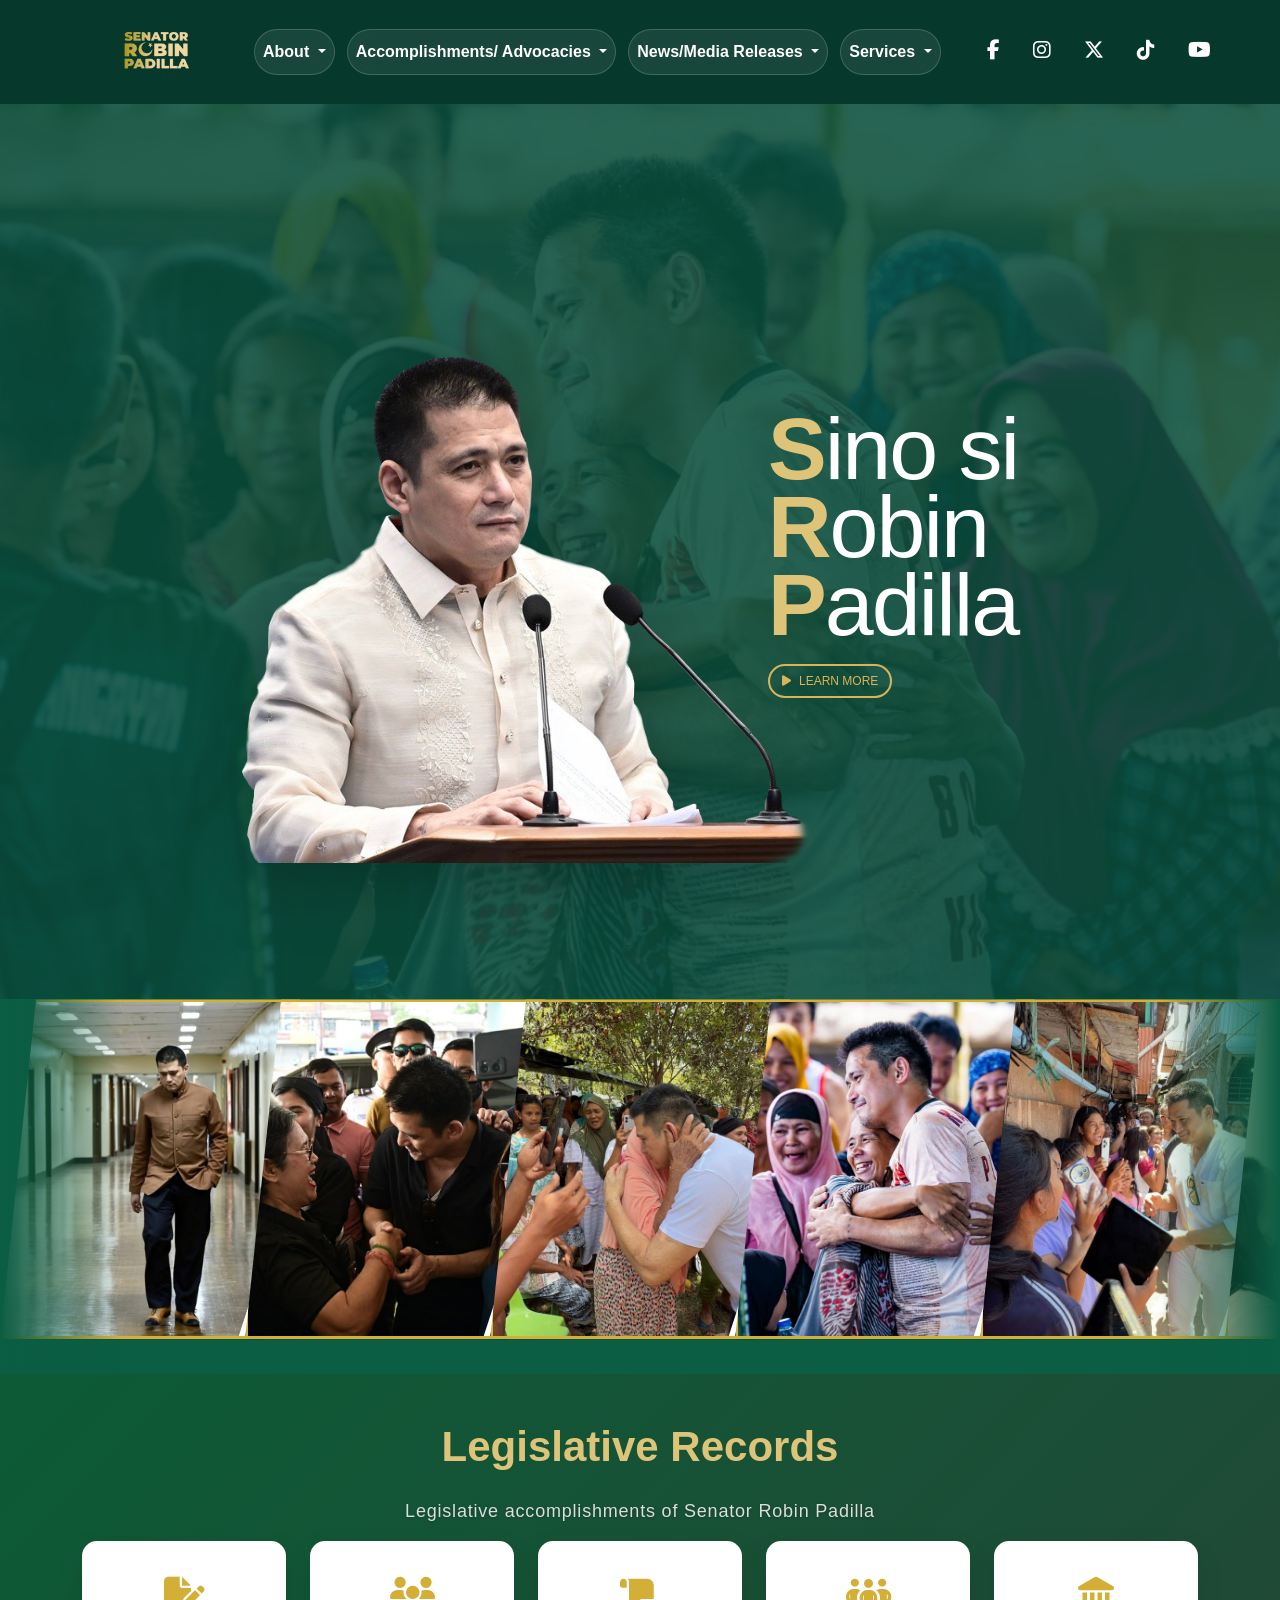
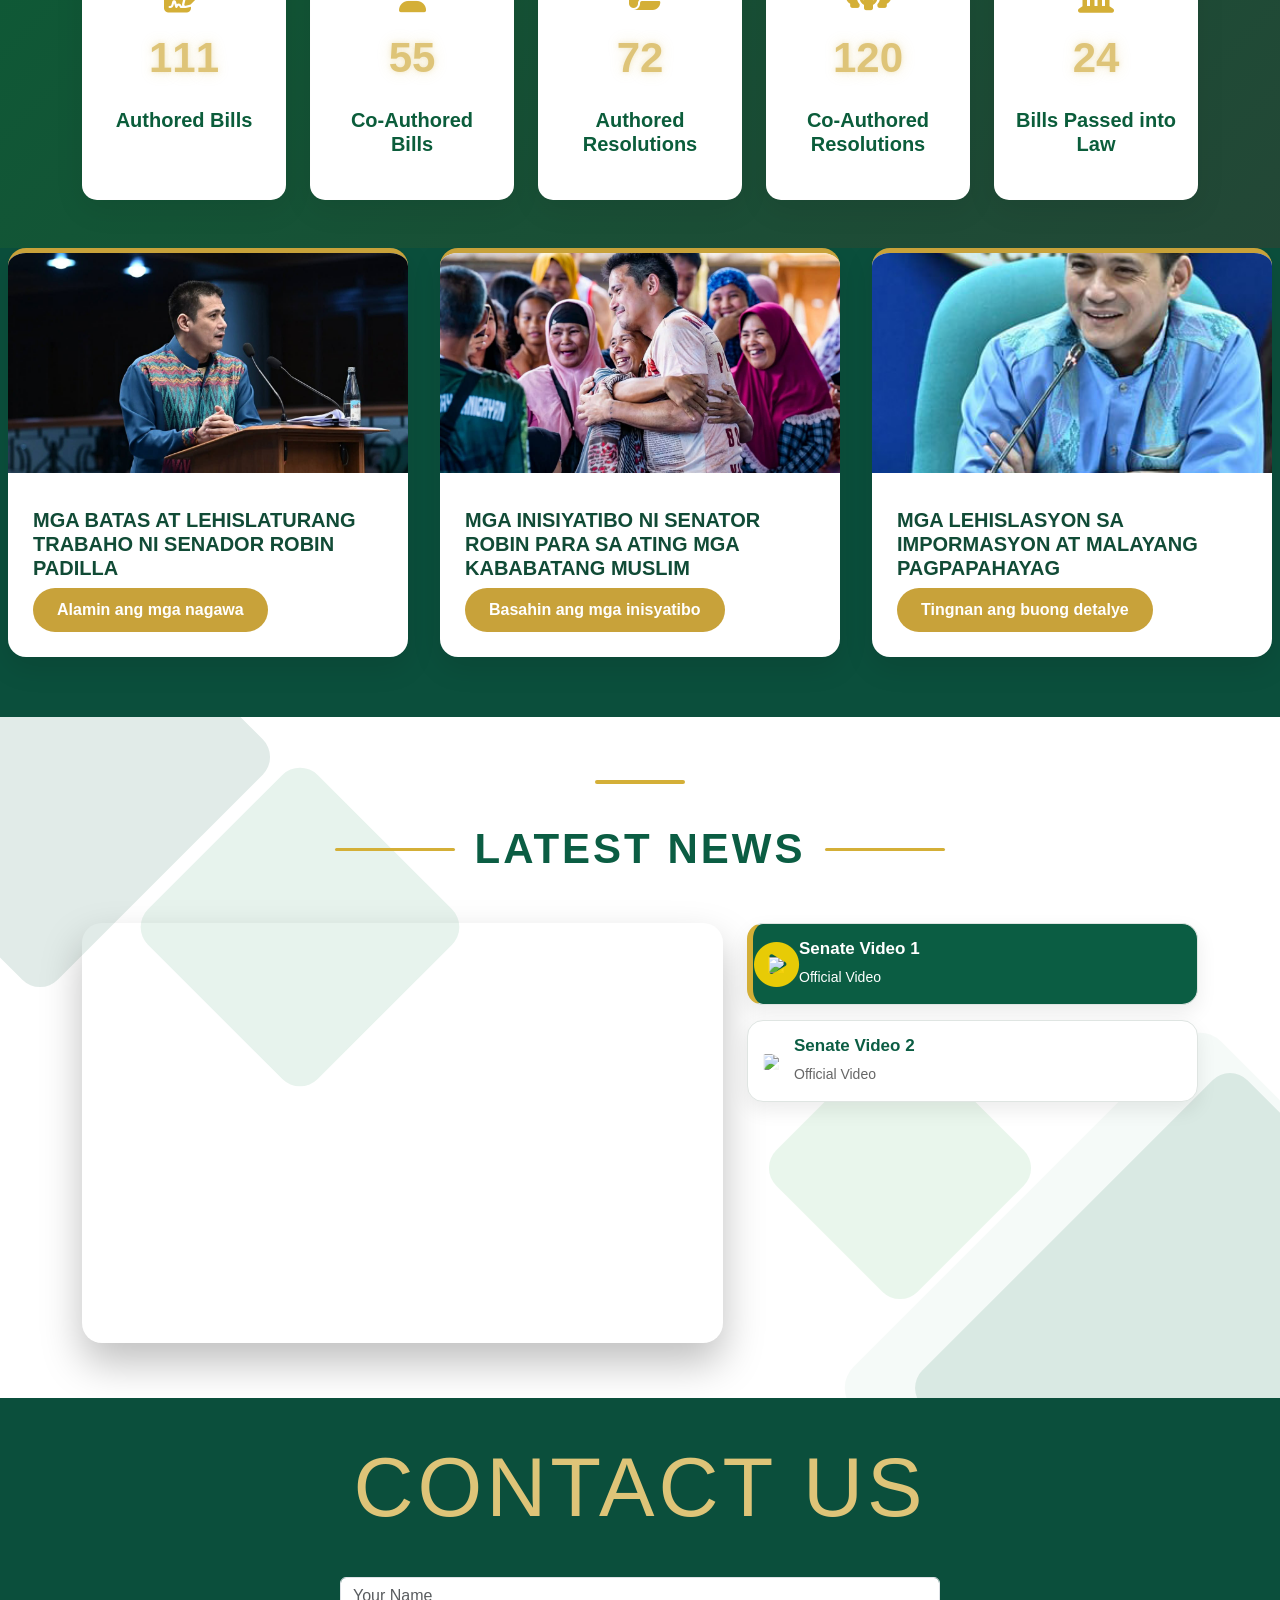
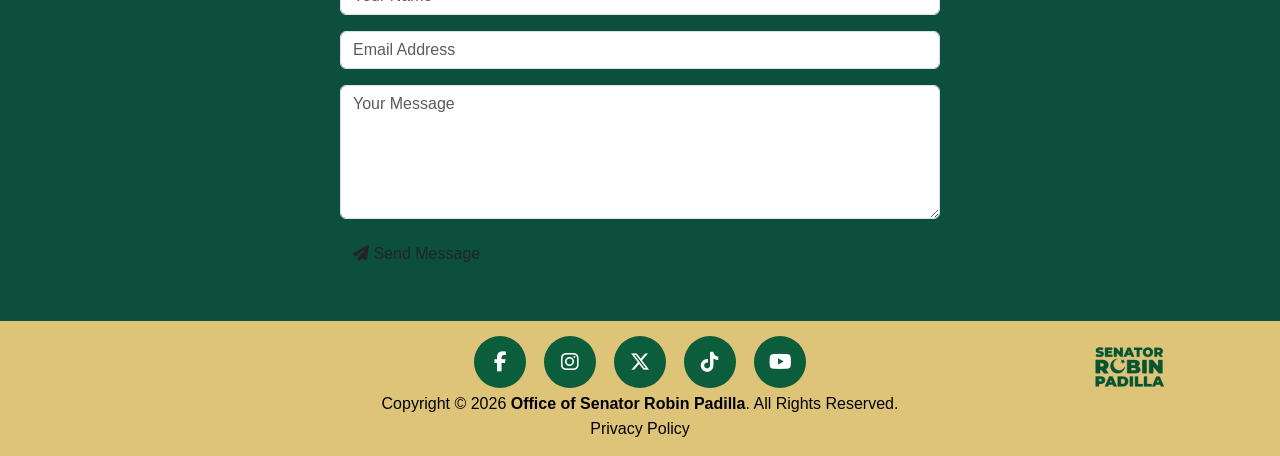
==== commit 9895b559: "Update print statement from 'Hello' to 'Goodbye'" ====
--- a/index.html
+++ b/index.html
@@ -52,7 +52,7 @@
     
 <!-- ================= NAVBAR ================= -->
 
-<nav class="navbar navbar-expand-lg navbar-dark fixed-top">
+<nav class="navbar navbar-expand-lg">
 
 <div class="container">
 <!-- Logo sa kanan -->
@@ -251,10 +251,10 @@
 
     <div class="container">
 
-        <div class="row align-items-center gy-5">
+        <div class="row align-items-center gy-5 gx-lg-6">
 
             <!-- LEFT -->
-            <div class="col-lg-6 ps-lg-5">
+            <div class="col-lg-6 pe-lg-5 ps-lg-5">
 
                 <div class="hero-banner">
                     <img src="images/robinlogo2.png"
@@ -265,7 +265,7 @@
             </div>
 
             <!-- RIGHT -->
-            <div class="col-lg-6">
+            <div class="col-lg-6 ps-lg-5">
 
                 <div class="hero-text">
 
--- a/style.css
+++ b/style.css
@@ -33,15 +33,30 @@
         font-weight:800;
     }
 
-    .nav-link{
-        color:#fff !important;
-        font-weight:500;
-        margin:0 12px;
-    }
-
-    .nav-link:hover{
-        color:#d8b55b !important;
-    }
+   .nav-link{
+    color:#fff !important;
+    font-weight:900;
+    margin:0 6px;
+
+    padding:10px 18px;
+    border-radius:999px;
+
+    background:rgba(255,255,255,.08);
+    border:1px solid rgba(255,255,255,.18);
+
+    backdrop-filter:blur(10px);
+    -webkit-backdrop-filter:blur(10px);
+
+    transition:.35s;
+}
+
+.nav-link:hover,
+.nav-link:focus,
+.nav-item:hover>.nav-link{
+    background:rgba(255,255,255,.18);
+    color:#fff !important;
+    border-color:rgba(255,255,255,.35);
+}
 
     /* Dropdown Animation */
     .dropdown-menu{
@@ -101,18 +116,10 @@
 
     /* Navbar Button */
     .menu-btn{
-        position:relative;
-        font-weight:600;
-        transition:.3s;
-    }
-
-    .menu-btn::after{
-        transition:.3s;
-    }
-
-    .menu-btn:hover{
-        color:#0d6efd;
-    }
+    position:relative;
+    font-weight:600;
+    color:#fff !important;
+}
 
     .social{
         margin-left:25px;
@@ -148,12 +155,16 @@
         position:absolute;
         inset:0;
 
-        background:url("images/TR1.jpg") center center no-repeat;
-        background-size:cover;
+        background:url(images/TR1.jpg) center center;
+    background-repeat:no-repeat;
+    background-size:cover;
+
 
         opacity:.12;   /* 0.05 - 0.20 depende sa gusto mo */
         z-index:0;
     }
+    
+    
 
     .hero > *{
         position:relative;
@@ -214,6 +225,7 @@
 
     }
     .hero-text{
+        margin-left:80px;
         opacity:0;
         animation:slideRight 1.2s forwards;
         animation-delay:.8s;
@@ -401,12 +413,21 @@
 
     .hero-image img{
 
-    width:350px;
-
-    margin-bottom:40px;
-
-    }
-
+    width:100%;
+    max-width:550px;
+    height:auto;
+    display:block;
+
+}
+@media (max-width:768px){
+
+.hero-image img{
+
+    max-width:320px;
+
+}
+
+}
     .hero-text p{
 
     font-size:18px;
@@ -493,6 +514,21 @@
     }
     /* ===== HERO BANNER ===== */
 
+    .hero-banner{
+
+    text-align:center;
+
+}
+
+.hero-img{
+
+    width:100%;
+    max-width:550px;
+    height:auto;
+    display:block;
+    margin:auto;
+
+}
     .hero-banner{
         display: flex;
         justify-content: center;
@@ -699,7 +735,37 @@
     }
 
     /* Gallery */
-
+.gallery-section{
+    position:relative;
+    padding:100px 0;
+    background:
+        linear-gradient(rgba(248,250,252,.97), rgba(248,250,252,.97)),
+        url("images/senate-pattern.png");
+    background-size:220px;
+    overflow:hidden;
+}
+
+.gallery-section::before{
+    content:"";
+    position:absolute;
+    top:-120px;
+    right:-120px;
+    width:320px;
+    height:320px;
+    border-radius:50%;
+    background:rgba(212,175,55,.08);
+}
+
+.gallery-section::after{
+    content:"";
+    position:absolute;
+    bottom:-150px;
+    left:-150px;
+    width:350px;
+    height:350px;
+    border-radius:50%;
+    background:rgba(11,107,67,.08);
+}
     .gallery{
 
     width:100%;
@@ -752,10 +818,10 @@
     }
 
     .hero-title .gold{
-        color: #d8b55b;
+        color: #DEC478;
         font-size: inherit;
         font-weight: 700;
-    }
+    }   
 
     @keyframes slideLeft{
 
@@ -1322,16 +1388,6 @@
 
     /* ABOUT HERO */
 
-    .page-hero{
-        background:
-        linear-gradient(rgba(0,0,0,.55),rgba(0,0,0,.55)),
-        url("images/hero-bg.jpg") center/cover;
-
-        padding:170px 20px 90px;
-        color:#fff;
-        text-align:center;
-    }
-
     .page-hero h1{
         font-size:52px;
         font-weight:800;
@@ -1442,7 +1498,7 @@
         margin-bottom:25px;
         font-size:42px;
         font-weight:700;
-        color:#D4AF37;
+        color:#DEC478;
     }
 
     .records-section p{
@@ -1588,12 +1644,15 @@
     font-weight:600;
     color:#0B5D3B;
 }
-
+/*LAtest News Section*/
     .latest-videos{
-    position:relative;
+        margin-top: 60px;
+        position:relative;
+
     background:#fff;
-    padding:90px 0;
+
     overflow:hidden;
+
 }
 /* Lahat ng content nasa ibabaw */
 .latest-videos .container{
@@ -1604,18 +1663,21 @@
 /* Diamond 1 */
 .latest-videos::before{
     content:"";
+
     position:absolute;
-    width:420px;
-    height:420px;
-    background:rgba(3, 179, 123, 0.05);
-
-    transform:rotate(45deg);
-
-    top:-180px;
-    left:-140px;
-
-    border-radius:25px;
-}
+
+    inset:0;
+
+    background:url(images/latest-news-pattern.svg);
+
+    background-size:cover;
+
+    background-repeat:no-repeat;
+
+    z-index:0;
+
+}
+
 
 /* Diamond 2 */
 .latest-videos::after{
@@ -2013,32 +2075,19 @@
     }
     /*================ BIOGRAPHY =================*/
 
-    .biography-section{
-
-        background:#fff;
-        padding:100px 0;
-
-    }
-
-    .bio-card{
-
-        background:#fafafa;
-        border-left:5px solid #d4af37;
-        padding:25px;
-        margin-bottom:25px;
-        border-radius:12px;
-        box-shadow:0 10px 25px rgba(0,0,0,.06);
-        transition:.35s;
-
-    }
-
-    .bio-card:hover{
-
-        transform:translateY(-8px);
-
-        box-shadow:0 20px 45px rgba(0,0,0,.12);
-
-    }
+    .bio-section{
+    background:#ffffff;
+}
+
+    .bio-item{
+    background:transparent;
+    border:none;
+    border-radius:0;
+    box-shadow:none;
+    padding:0;
+}
+
+
 
     .bio-card h4{
 
@@ -2060,7 +2109,7 @@
 
     .bio-card p{
 
-        color:#555;
+        color:#fffdfd;
 
         line-height:1.9;
 
@@ -2193,6 +2242,17 @@
         opacity:.9;
 
     }
+    @media (max-width:768px){
+
+.page-banner{
+
+    min-height: 420px;
+
+    background-position: center center;
+
+}
+
+}
     /* ================= VISION ================= */
 
     .vision-section{
@@ -2525,18 +2585,145 @@
         color:#d4af37 !important;
 
     }
-    .accomplishments-banner{
+    /*==================================================
+ HERO BANNER
+==================================================*/
+
+.accomplishments-banner{
+
+    position:relative;
+
+    padding:190px 0 140px;
+
+    color:#fff;
+
+    text-align:center;
+
+    overflow:hidden;
+
+}
+
+.accomplishments-banner::before{
+
+    content:"";
+
+    position:absolute;
+
+    inset:0;
 
     background:
-    linear-gradient(rgba(5,40,30,.75),rgba(5,40,30,.75)),
+
+    linear-gradient(rgba(0,40,20,.75),rgba(0,40,20,.80)),
+
     url(images/TR.jpg);
 
     background-size:cover;
+
     background-position:center;
 
-    padding:180px 0 120px;
-
-    }
+    z-index:-2;
+
+}
+
+.accomplishments-banner::after{
+
+    content:"";
+
+    position:absolute;
+
+    inset:0;
+
+    background:url(images/senate-pattern.png);
+
+    opacity:.08;
+
+    z-index:-1;
+
+}
+
+.banner-breadcrumb{
+
+    margin-bottom:18px;
+
+    font-size:.95rem;
+
+}
+
+.banner-breadcrumb a{
+
+    color:#fff;
+
+    text-decoration:none;
+
+}
+
+.banner-breadcrumb span{
+
+    opacity:.8;
+
+    margin:0 6px;
+
+}
+
+.accomplishments-banner h1{
+
+    font-size:3.2rem;
+
+    font-weight:800;
+
+    margin:18px 0;
+
+}
+
+.accomplishments-banner p{
+
+    max-width:760px;
+
+    margin:auto;
+
+    font-size:1.1rem;
+
+    line-height:1.9;
+
+    opacity:.95;
+
+}
+
+.scroll-btn{
+
+    display:inline-flex;
+
+    align-items:center;
+
+    gap:10px;
+
+    margin-top:40px;
+
+    padding:14px 35px;
+
+    border-radius:50px;
+
+    background:#C59D32;
+
+    color:#fff;
+
+    text-decoration:none;
+
+    font-weight:700;
+
+    transition:.35s;
+
+}
+
+.scroll-btn:hover{
+
+    transform:translateY(-4px);
+
+    color:#fff;
+
+    background:#0D5C3D;
+
+}
     .bill-card{
         background:#fff;
         border-radius:12px;
@@ -2594,28 +2781,43 @@
         line-height:1.6;
         margin-bottom:0;
     }
-    .search-box{
-
-    display:flex;
-
-    gap:15px;
-
-    background:rgba(255,255,255,.08);
-
-    padding:20px;
-
-    border-radius:18px;
-
-    backdrop-filter:blur(18px);
-
-    }
-
-    .search-box input,
-    .search-box select{
-
-    height:55px;
-
-    }
+    .search-wrapper{
+
+    max-width:700px;
+
+    margin:50px auto;
+
+    position:relative;
+
+}
+
+.search-wrapper i{
+
+    position:absolute;
+
+    left:20px;
+
+    top:50%;
+
+    transform:translateY(-50%);
+
+    color:#888;
+
+}
+
+.search-wrapper input{
+
+    padding:18px 20px 18px 55px;
+
+    border-radius:50px;
+
+    border:none;
+
+    box-shadow:0 10px 30px rgba(0,0,0,.08);
+
+    font-size:1rem;
+
+}
     .news-card{
 
     transition:.4s;
@@ -2643,7 +2845,11 @@
 
     position:relative;
 
-    }
+    padding-top:80px;
+
+    border-top:4px solid #C59D32;
+
+}
 
     .news-section::before{
 
@@ -2927,7 +3133,7 @@
 
     .contact-title{
         font-family:"Arial Black", Gadget, sans-serif;
-        color:#d4af37;
+        color:#DEC478;
         font-size:60px;
         font-weight:normal;
         text-transform:uppercase;
@@ -2938,7 +3144,7 @@
         display:block;
         width:90px;
         height:4px;
-        background:#d4af37;
+        background:#DEC478;
         margin:15px auto 0;
         border-radius:5px;
     }
@@ -2955,6 +3161,7 @@
     background:#198754 !important;
     color:#fff !important;
     border:none !important;
+    
 
     padding:15px 45px !important;
     border-radius:50px !important;
@@ -3151,21 +3358,23 @@
         color:#777 !important;
     }
     .contact-title{
-        font-family:"Arial Black", Gadget, sans-serif;
-        color:#d4af37;
-        font-size:60px;
-        font-weight:normal;
-        text-transform:uppercase;
-        letter-spacing:3px;
-    }
+    font-family:'Bebas Neue',sans-serif;
+    font-size:5.2rem;
+    letter-spacing:4px;
+    color:#DEC478;
+    text-transform:uppercase;
+    text-align:center;
+    line-height:1;
+}
 /* ================= FOOTER ================= */
 
 .footer{
     background:#D4AF37;   /* Gold */
-    padding:25px 0;
+     padding:18px 0 12px;
 }
 
 .footer-socials{
+     margin-bottom:14px;
     display:flex;
     justify-content:center;
     align-items:center;
@@ -3186,7 +3395,7 @@
     border-radius:50%;
     text-decoration:none;
 
-    font-size:20px;
+    font-size:35px;
 
     transition:.35s;
 }
@@ -3199,8 +3408,8 @@
 }
 
 .footer{
-    background:#D4AF37;
-    padding:25px 0;
+    background:#DEC478;
+    padding:15px 0;
 }
 
 .footer-wrapper{
@@ -3270,7 +3479,7 @@
 }
 
 .footer-logo img{
-    width:120px;
+    width:160px;
     height:auto;
     transition:.3s;
     filter: brightness(0) saturate(100%)
@@ -3376,46 +3585,924 @@
    BACK TO TOP
 ================================= */
 
+/* ===========================
+   BACK TO TOP BUTTON
+=========================== */
+
 #backToTop{
     position:fixed;
+    right:30px;
     bottom:30px;
-    right:30px;
-
     width:55px;
     height:55px;
-
+    display:none;
+    justify-content:center;
+    align-items:center;
+    background:#f8faf9;
+    color:#198754;
+    border:none;
+    border-radius:50%;
+    cursor:pointer;
+    z-index:999999;
+}
+
+#backToTop:hover{
     background:#D4AF37;
+    transform: translateY(-5px);
+}
+/*==============================
+    FOOTER BOTTOM
+==============================*/
+
+.footer-bottom{
+     text-align:center;
+    margin-top:-8px;   /* inaangat ang buong text */
+}
+
+.footer-bottom p{
+    margin:0;
+    line-height:1.3;
+}
+
+.footer-bottom a{
+    display:block;
+    margin-top:2px;    /* mas dikit sa copyright */
+    text-decoration:none;
+    color:#c9a227;
+}
+/* Footer Text */
+.footer-bottom,
+.footer-bottom p,
+.footer-bottom li,
+.footer-bottom strong{
+    color:#000 !important;
+}
+
+/* Privacy Policy */
+.footer-bottom a{
+    color:#000 !important;
+    text-decoration:none;
+}
+
+.footer-bottom a:hover{
+    color:#0B5D46 !important;
+}
+.contact-form-wrapper{
+    max-width:600px;;      /* Liit ng form */
+    width:100%;
+    margin:0 auto;        /* Center */
+}
+/*====================================
+BIOGRAPHY OFFCANVAS
+====================================*/
+
+.biography-panel{
+
+    width:520px !important;
+
+}
+
+.biography-panel .offcanvas-header{
+
+    background:#0B5D3B;
+
     color:#fff;
 
+}
+
+.biography-panel .offcanvas-title{
+
+    font-weight:700;
+
+    font-size:1.4rem;
+
+}
+
+.bio-photo{
+
+    width:180px;
+
+    height:180px;
+
+    object-fit:cover;
+
+    border-radius:50%;
+
+    border:5px solid #D4AF37;
+
+    margin-bottom:25px;
+
+    box-shadow:0 15px 35px rgba(0,0,0,.15);
+
+}
+
+.bio-name{
+
+    text-align:center;
+
+    color:#0B5D3B;
+
+    font-weight:800;
+
+}
+
+.bio-position{
+
+    text-align:center;
+
+    color:#777;
+
+    margin-bottom:30px;
+
+}
+
+.bio-section{
+
+    margin-bottom:30px;
+
+}
+
+.bio-section h5{
+
+    color:#0B5D3B;
+
+    font-weight:700;
+
+    margin-bottom:15px;
+
+    border-left:4px solid #D4AF37;
+
+    padding-left:12px;
+
+}
+
+.bio-section h5 i{
+
+    color:#D4AF37;
+
+    margin-right:8px;
+
+}
+
+.bio-section p{
+
+    color:#555;
+
+    line-height:1.8;
+
+    text-align:justify;
+
+}
+
+.bio-list{
+
+    padding-left:18px;
+
+}
+
+.bio-list li{
+
+    margin-bottom:10px;
+
+}
+
+.biography-btn{
+
+    background:#0B5D3B;
+
+    color:#fff;
+
+
+    padding:12px 35px;
+
+    border-radius:50px;
+
+    font-weight:700;
+
+    transition:.35s;
+
+}
+
+.biography-btn:hover{
+
+    background:#D4AF37;
+
+    color:#fff;
+
+}
+.bio-cover{
+
+    height:180px;
+
+    overflow:hidden;
+
+    margin:-16px -16px 30px;
+
+}
+
+.cover-image{
+
+    width:100%;
+
+    height:100%;
+
+    object-fit:cover;
+
+}
+
+.bio-avatar{
+
+    width:170px;
+
+    height:170px;
+
+    border-radius:50%;
+
+    object-fit:cover;
+
+    margin-top:-90px;
+
+    border:6px solid #fff;
+
+    box-shadow:0 10px 30px rgba(0,0,0,.2);
+
+}
+
+.info-card{
+
+    background:#fff;
+
+    border-radius:15px;
+
+    padding:20px;
+
+    margin:30px 0;
+
+    box-shadow:0 8px 25px rgba(0,0,0,.08);
+
+}
+
+.info-row{
+
     display:flex;
+
+    justify-content:space-between;
+
+    padding:12px 0;
+
+    border-bottom:1px solid #eee;
+
+}
+
+.timeline{
+
+    border-left:3px solid #C59D32;
+
+    margin-left:10px;
+
+    padding-left:25px;
+
+}
+
+.timeline-item{
+
+    position:relative;
+
+    margin-bottom:35px;
+
+}
+
+.timeline-item::before{
+
+    content:"";
+
+    width:16px;
+
+    height:16px;
+
+    background:#0B5D3B;
+
+    border:3px solid #C59D32;
+
+    border-radius:50%;
+
+    position:absolute;
+
+    left:-34px;
+
+    top:5px;
+
+}
+
+.year{
+
+    color:#C59D32;
+
+    font-weight:700;
+
+    margin-bottom:6px;
+
+}
+/*=========================================
+RESPONSIVE DESIGN
+Mobile • Tablet • Desktop
+=========================================*/
+
+/* Large Desktop */
+@media (min-width:1400px){
+
+    .biography-panel{
+        width:560px !important;
+    }
+
+}
+
+/* Laptop & Tablet Landscape */
+@media (max-width:991px){
+
+    .biography-panel{
+        width:460px !important;
+    }
+
+    .bio-cover{
+        height:160px;
+    }
+
+    .bio-avatar{
+        width:140px;
+        height:140px;
+        margin-top:-70px;
+    }
+
+    .bio-name{
+        font-size:1.7rem;
+    }
+
+    .bio-position{
+        font-size:.95rem;
+    }
+
+    .bio-stats{
+        grid-template-columns:repeat(3,1fr);
+        gap:10px;
+    }
+
+    .bio-actions{
+        flex-direction:column;
+    }
+
+    .bio-actions .btn{
+        width:100%;
+    }
+
+}
+
+/* Tablet Portrait */
+@media (max-width:768px){
+
+    .biography-panel{
+        width:100% !important;
+    }
+
+    .bio-cover{
+        height:150px;
+    }
+
+    .bio-avatar{
+        width:120px;
+        height:120px;
+        margin-top:-60px;
+        border-width:4px;
+    }
+
+    .bio-name{
+        font-size:1.45rem;
+    }
+
+    .bio-position{
+        font-size:.9rem;
+    }
+
+    .info-row{
+        flex-direction:column;
+        gap:5px;
+    }
+
+    .bio-stats{
+        grid-template-columns:1fr;
+    }
+
+    .bio-social{
+        flex-wrap:wrap;
+    }
+
+    .bio-actions{
+        flex-direction:column;
+    }
+
+    .bio-actions .btn{
+        width:100%;
+    }
+
+}
+
+/* Mobile */
+@media (max-width:576px){
+
+    .biography-panel{
+        width:100% !important;
+    }
+
+    .offcanvas-body{
+        padding:20px;
+    }
+
+    .bio-cover{
+        height:120px;
+    }
+
+    .bio-avatar{
+        width:100px;
+        height:100px;
+        margin-top:-50px;
+    }
+
+    .bio-name{
+        font-size:1.2rem;
+    }
+
+    .bio-position{
+        font-size:.85rem;
+    }
+
+    .bio-section h5{
+        font-size:1rem;
+    }
+
+    .bio-section p{
+        font-size:.92rem;
+        line-height:1.7;
+    }
+
+    .quote-box{
+        padding:15px;
+    }
+
+    .bio-stats .stat{
+        padding:15px;
+    }
+
+    .bio-stats h3{
+        font-size:1.6rem;
+    }
+
+    .bio-social a{
+        width:42px;
+        height:42px;
+        font-size:1rem;
+    }
+
+}
+.gallery-grid{
+
+display:grid;
+
+grid-template-columns:2fr 1fr 1fr;
+
+grid-auto-rows:240px;
+
+gap:18px;
+
+}
+/* ===========================
+   PHOTO GALLERY
+=========================== */
+
+.gallery-item{
+    position:relative;
+    overflow:hidden;
+    border-radius:22px;
+    background:#fff;
+    box-shadow:
+        0 15px 40px rgba(0,0,0,.12);
+    transition:.45s;
+}
+
+.gallery-item:hover{
+    transform:translateY(-10px);
+    box-shadow:
+        0 25px 60px rgba(0,0,0,.18);
+}
+
+
+.gallery-item img{
+
+width:100%;
+
+height:100%;
+
+object-fit:cover;
+
+transition:.7s;
+
+}
+
+.gallery-item:hover img{
+
+transform:scale(1.15);
+
+}
+
+.gallery-item.large{
+
+grid-row:span 2;
+
+}
+
+.gallery-item.wide{
+
+grid-column:span 2;
+
+}
+
+.gallery-overlay{
+
+    position:absolute;
+    inset:0;
+
+    background:
+    linear-gradient(
+    to top,
+    rgba(6,32,62,.95),
+    rgba(6,32,62,.15));
+
+    display:flex;
+
+    flex-direction:column;
+
+    justify-content:flex-end;
+
     align-items:center;
+
+    text-align:center;
+
+    opacity:0;
+
+    transition:.45s;
+
+    padding:35px;
+}
+
+.gallery-item:hover .gallery-overlay{
+
+    opacity:1;
+
+}
+.gallery-overlay i{
+
+    width:70px;
+
+    height:70px;
+
+    border-radius:50%;
+
+    background:#d4af37;
+
+    display:flex;
+
+    align-items:center;
+
     justify-content:center;
 
-    border-radius:50%;
-    text-decoration:none;
-
-    font-size:22px;
-
-    box-shadow:0 10px 25px rgba(0,0,0,.25);
-
-    opacity:0;
-    visibility:hidden;
-
-    transform:translateY(20px);
+    color:#fff;
+
+    font-size:28px;
+
+    margin-bottom:20px;
+
+    transform:scale(.5);
+
+    transition:.4s;
+}
+
+.gallery-item:hover i{
+
+    transform:scale(1);
+
+}
+
+.gallery-overlay h5{
+
+    color:#fff;
+
+    font-weight:700;
+
+    margin-bottom:10px;
+}
+
+.gallery-overlay p{
+
+    color:#ddd;
+
+    font-size:14px;
+}
+
+.gallery-item::after{
+
+content:"";
+
+position:absolute;
+
+inset:0;
+
+border:4px solid transparent;
+
+transition:.4s;
+
+border-radius:18px;
+
+}
+
+.gallery-item:hover::after{
+
+border-color:#d4af37;
+
+}
+.gallery-item::before{
+
+content:"";
+
+position:absolute;
+
+inset:10px;
+
+border:2px solid rgba(212,175,55,0);
+
+border-radius:18px;
+
+transition:.45s;
+
+z-index:2;
+}
+
+.gallery-item:hover::before{
+
+border-color:#d4af37;
+
+}
+.gallery-ribbon{
+
+position:absolute;
+
+top:20px;
+
+left:-35px;
+
+background:#d4af37;
+
+color:#fff;
+
+padding:8px 45px;
+
+font-weight:700;
+
+transform:rotate(-45deg);
+
+z-index:10;
+
+box-shadow:0 10px 20px rgba(0,0,0,.2);
+
+}
+.heading-badge{
+
+display:inline-flex;
+
+align-items:center;
+
+gap:10px;
+
+padding:8px 22px;
+
+border-radius:40px;
+
+background:#0b6b43;
+
+color:#fff;
+
+font-weight:600;
+
+margin-bottom:20px;
+
+box-shadow:0 8px 20px rgba(11,107,67,.25);
+
+}
+/*=====================================
+OFFICIAL SPEECHES
+======================================*/
+
+.speech-section{
+    background:#f7f9fc;
+}
+
+.speech-list{
+    display:flex;
+    flex-direction:column;
+    gap:25px;
+}
+
+.speech-item{
+
+    background:#fff;
+
+    border-radius:18px;
+
+    display:grid;
+
+    grid-template-columns:120px 1fr 220px;
+
+    gap:30px;
+
+    padding:30px;
+
+    border-left:6px solid #0f6b45;
+
+    box-shadow:0 15px 35px rgba(0,0,0,.08);
 
     transition:.35s;
 
-    z-index:9999;
-}
-
-#backToTop.show{
-    opacity:1;
-    visibility:visible;
-    transform:translateY(0);
-}
-
-#backToTop:hover{
-    background:#0B5D3B;
+}
+
+.speech-item:hover{
+
+    transform:translateY(-6px);
+
+    box-shadow:0 25px 50px rgba(0,0,0,.15);
+
+}
+
+.speech-date{
+
+    text-align:center;
+
+    background:#0f6b45;
+
     color:#fff;
-    transform:translateY(-6px);
-}
+
+    border-radius:14px;
+
+    padding:18px;
+
+}
+
+.speech-date span{
+
+    display:block;
+
+    font-size:38px;
+
+    font-weight:800;
+
+}
+
+.speech-date small{
+
+    font-size:14px;
+
+    letter-spacing:1px;
+
+}
+
+.speech-category{
+
+    display:inline-block;
+
+    background:#e7f5ed;
+
+    color:#0f6b45;
+
+    padding:6px 14px;
+
+    border-radius:30px;
+
+    font-size:13px;
+
+    font-weight:700;
+
+    margin-bottom:12px;
+
+}
+
+.speech-content h3{
+
+    font-size:28px;
+
+    font-weight:700;
+
+    color:#06203e;
+
+}
+
+.speech-content p{
+
+    color:#666;
+
+    line-height:1.8;
+
+}
+
+.speech-meta{
+
+    margin-top:15px;
+
+    display:flex;
+
+    gap:25px;
+
+    color:#777;
+
+}
+
+.speech-actions{
+
+    display:flex;
+
+    flex-direction:column;
+
+    justify-content:center;
+
+    gap:15px;
+
+}
+
+.speech-actions .btn{
+
+    border-radius:50px;
+
+    padding:12px;
+
+    font-weight:600;
+
+}
+
+@media(max-width:991px){
+
+.speech-item{
+
+grid-template-columns:1fr;
+
+text-align:center;
+
+}
+
+.speech-meta{
+
+justify-content:center;
+
+}
+
+}
+@media (max-width:768px){
+
+.hero{
+
+    min-height:auto;
+    padding:120px 0 70px;
+
+}
+
+.hero-img{
+
+    max-width:320px;
+
+}
+
+.hero-text{
+
+    text-align:center;
+    margin-top:0px;
+
+}
+
+.hero-text h1{
+
+    font-size:48px;
+    line-height:50px;
+
+}
+
+.gold{
+
+    font-size:60px;
+
+}
+
+}
+@media (max-width:768px){
+
+.hero::before{
+
+    background-position:center top;
+
+}
+
+}
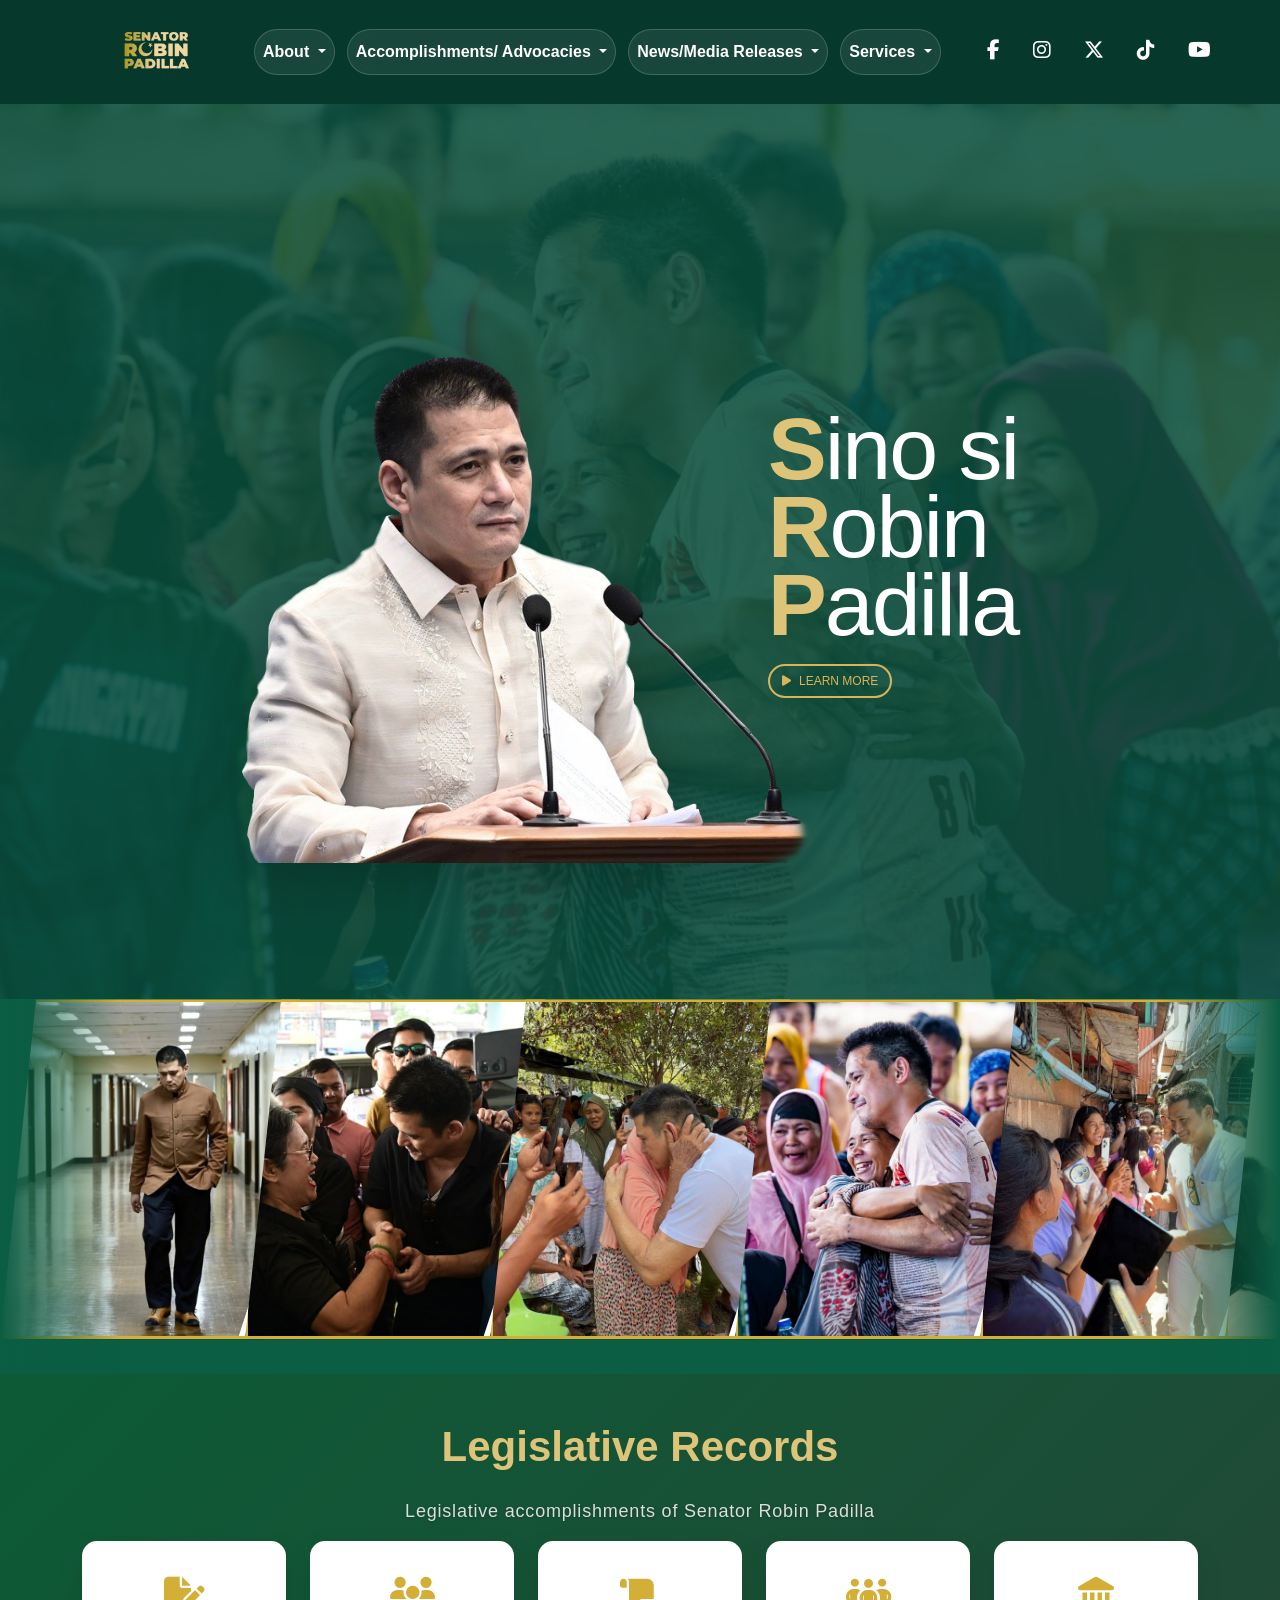
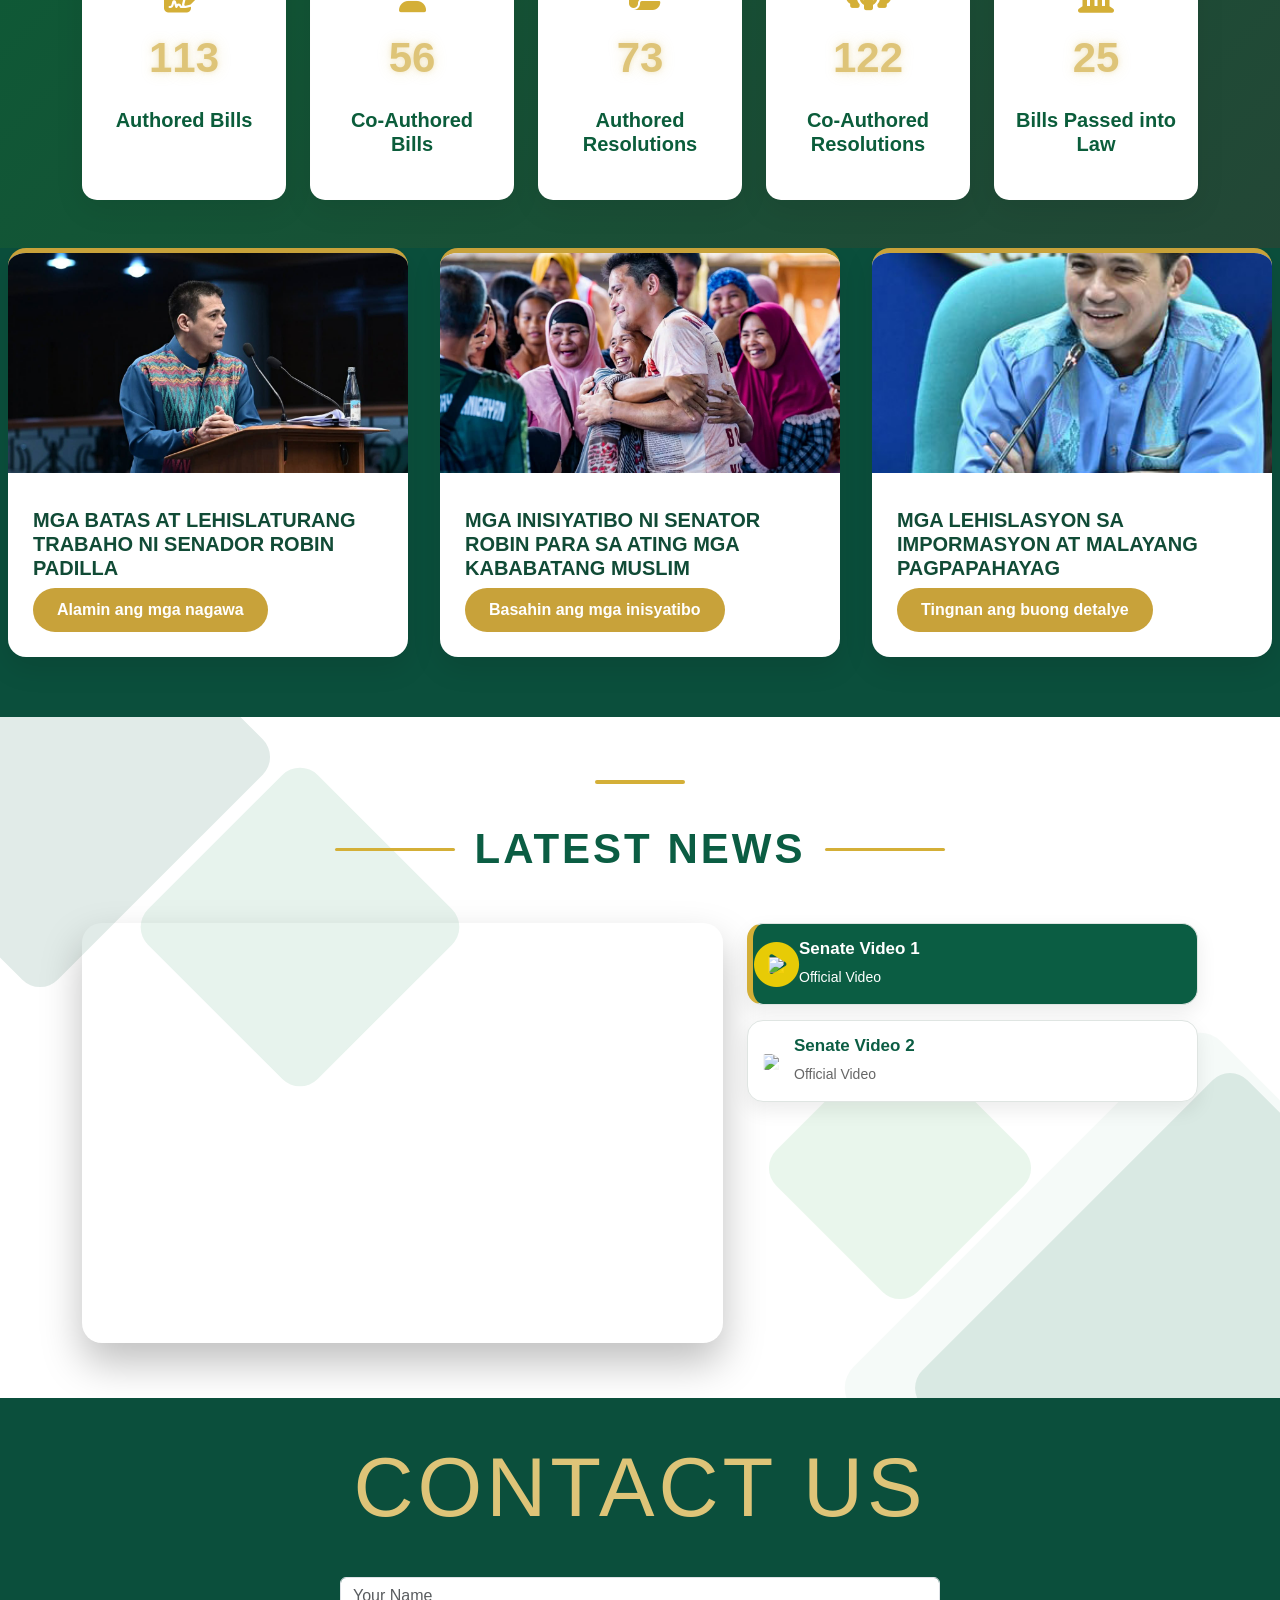
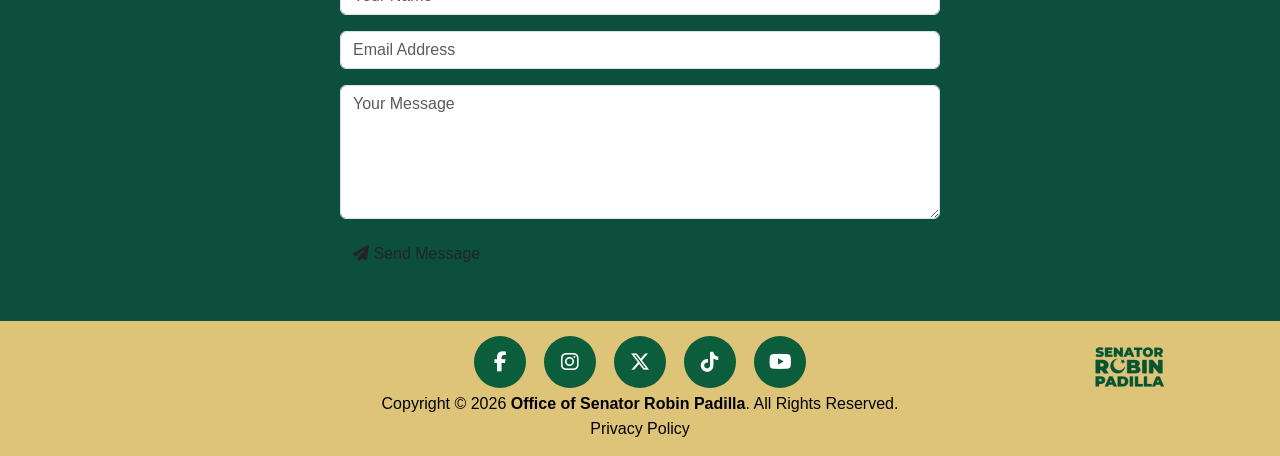
==== commit 38fe928d: "Update index.html" ====
--- a/index.html
+++ b/index.html
@@ -68,7 +68,7 @@
 
 <span class="navbar-toggler-icon"></span>
 <span class="news-badge">
-    SENATE OF THE PHILIPPINES
+    SENATOR ROBIN PADILLA
 </span>
 
 </button>
